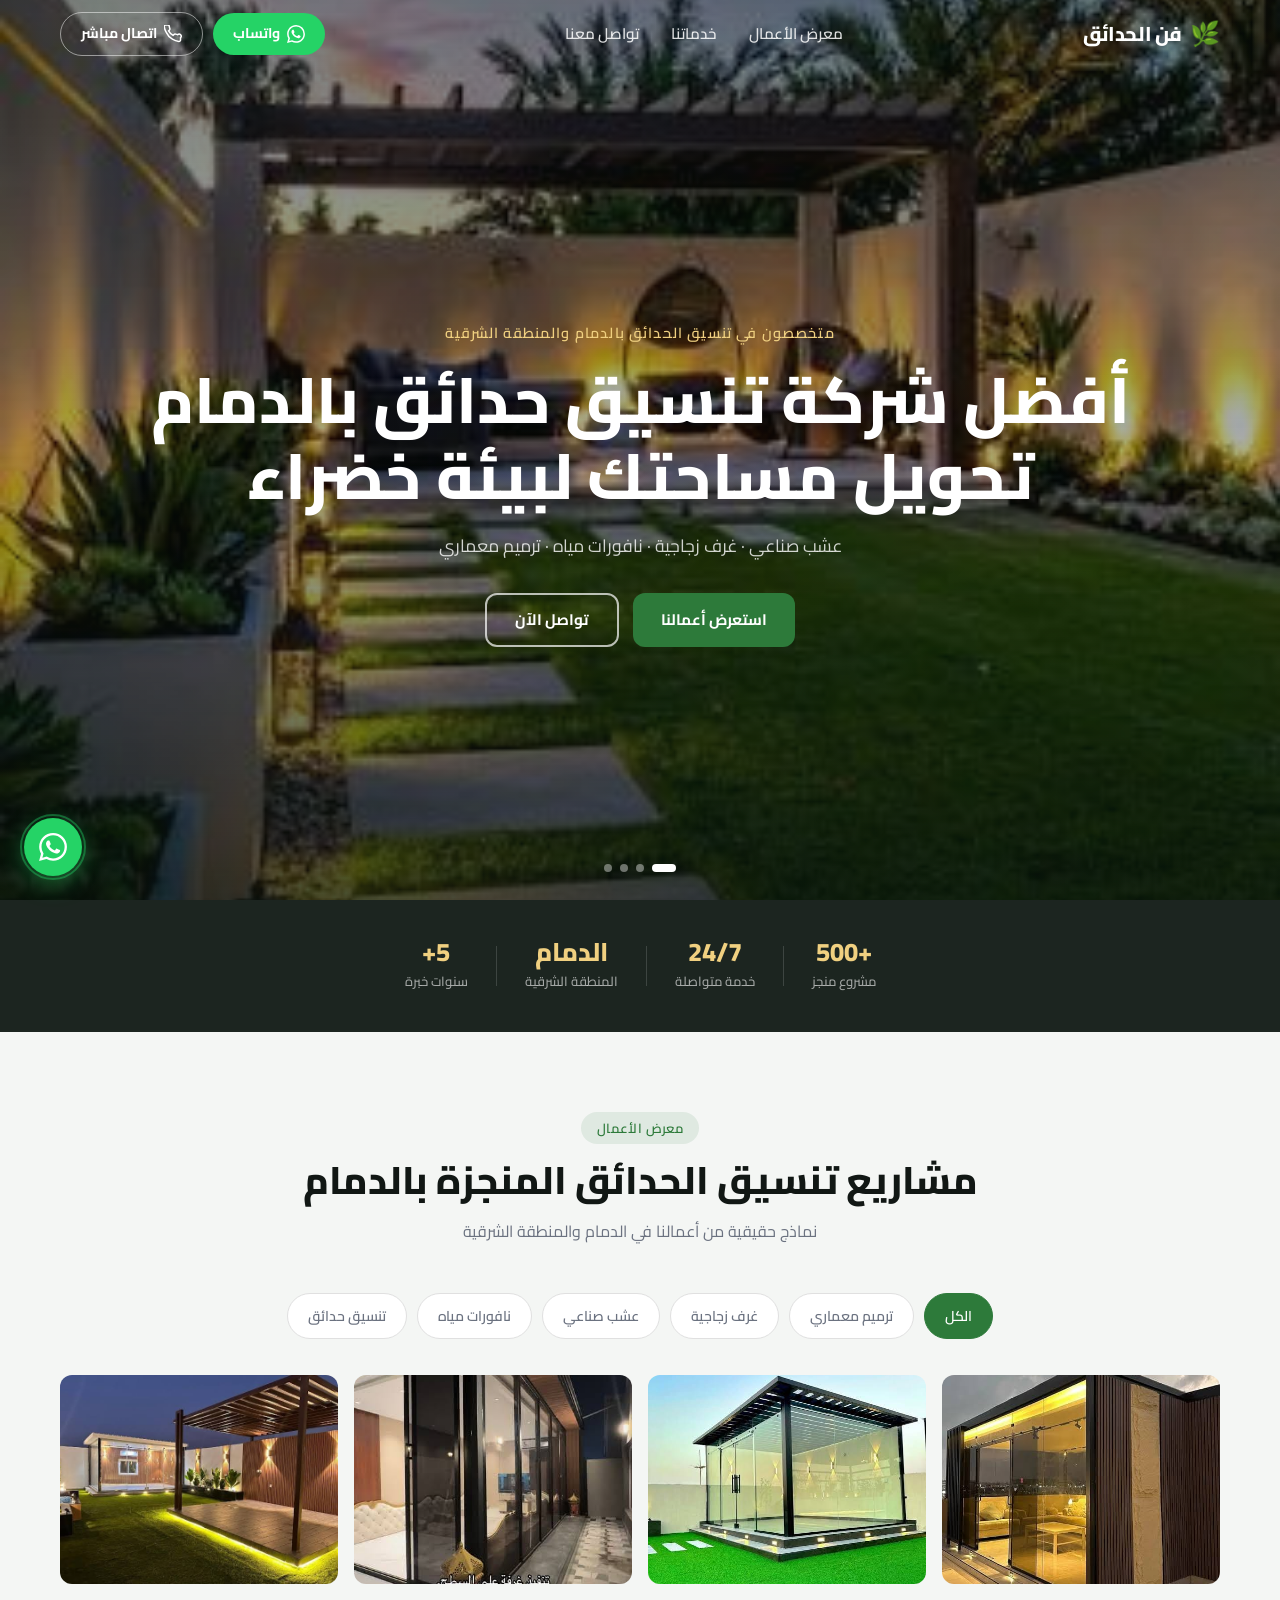
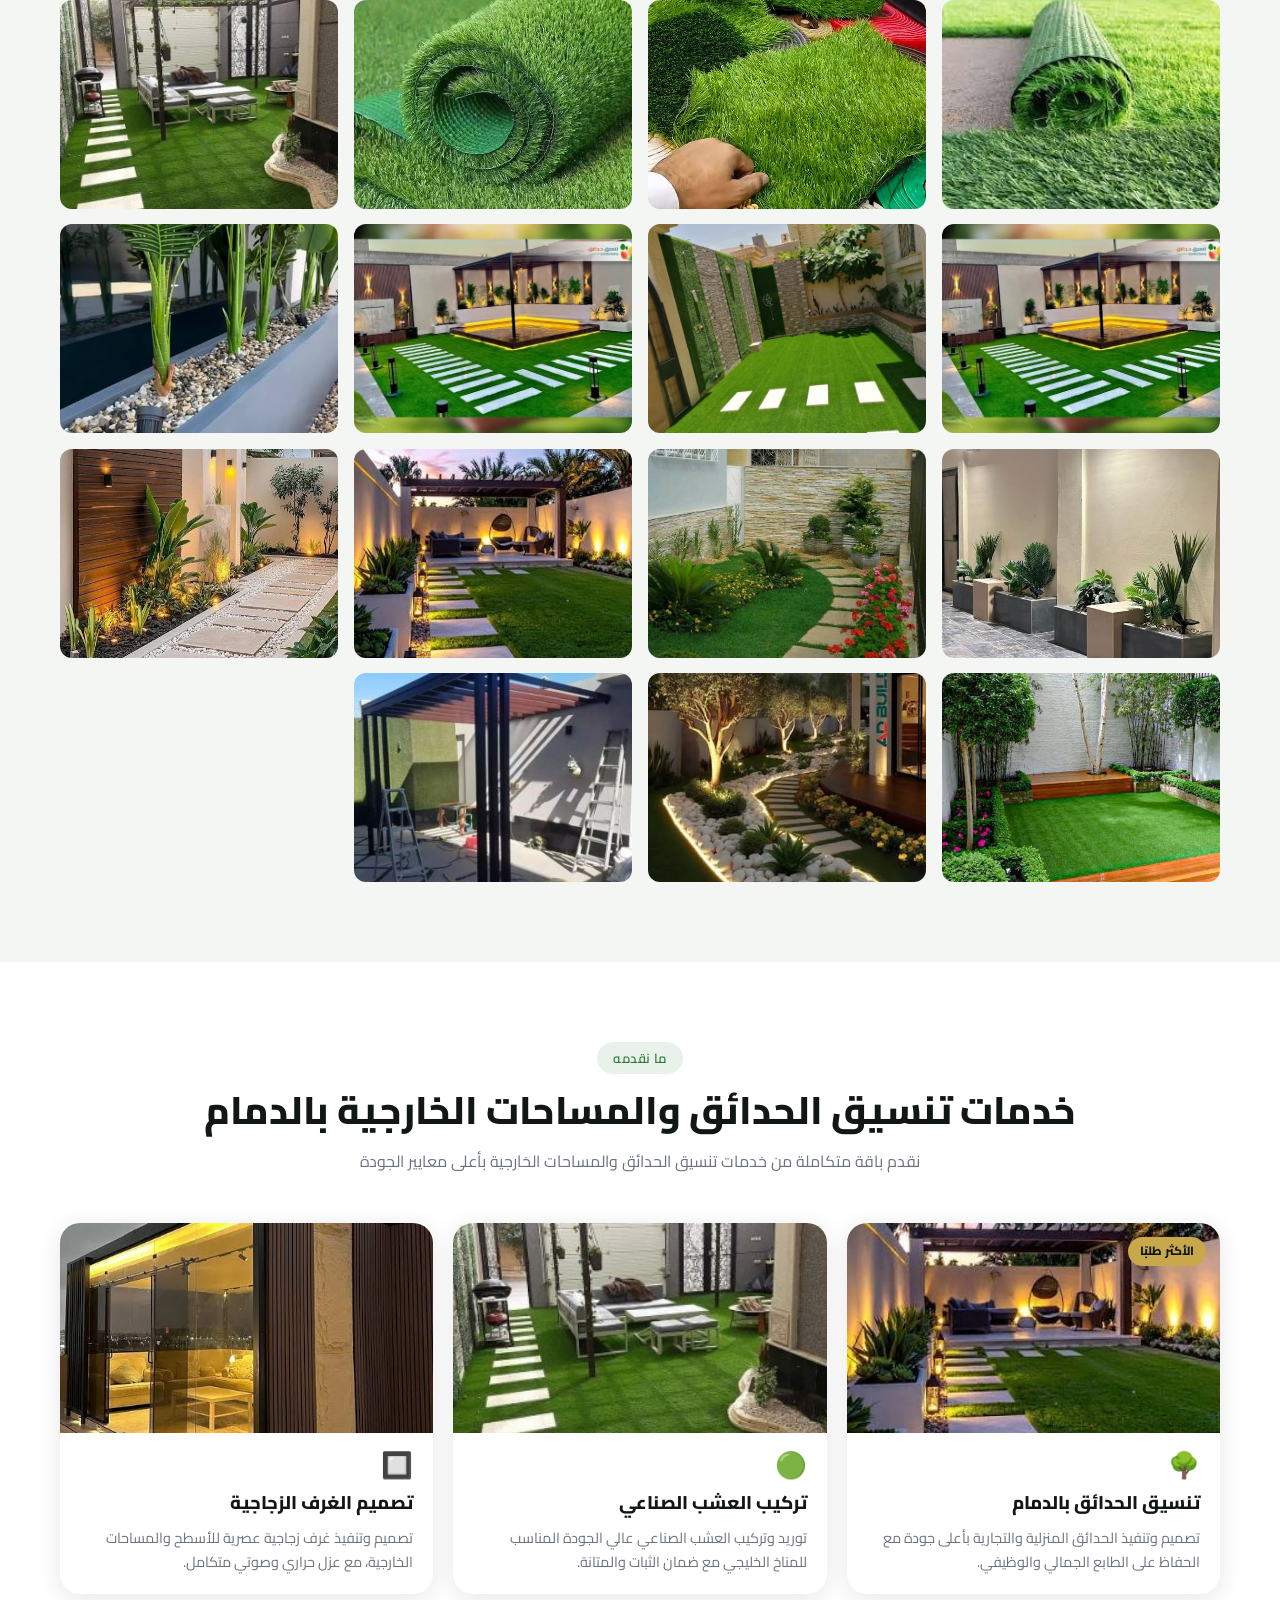
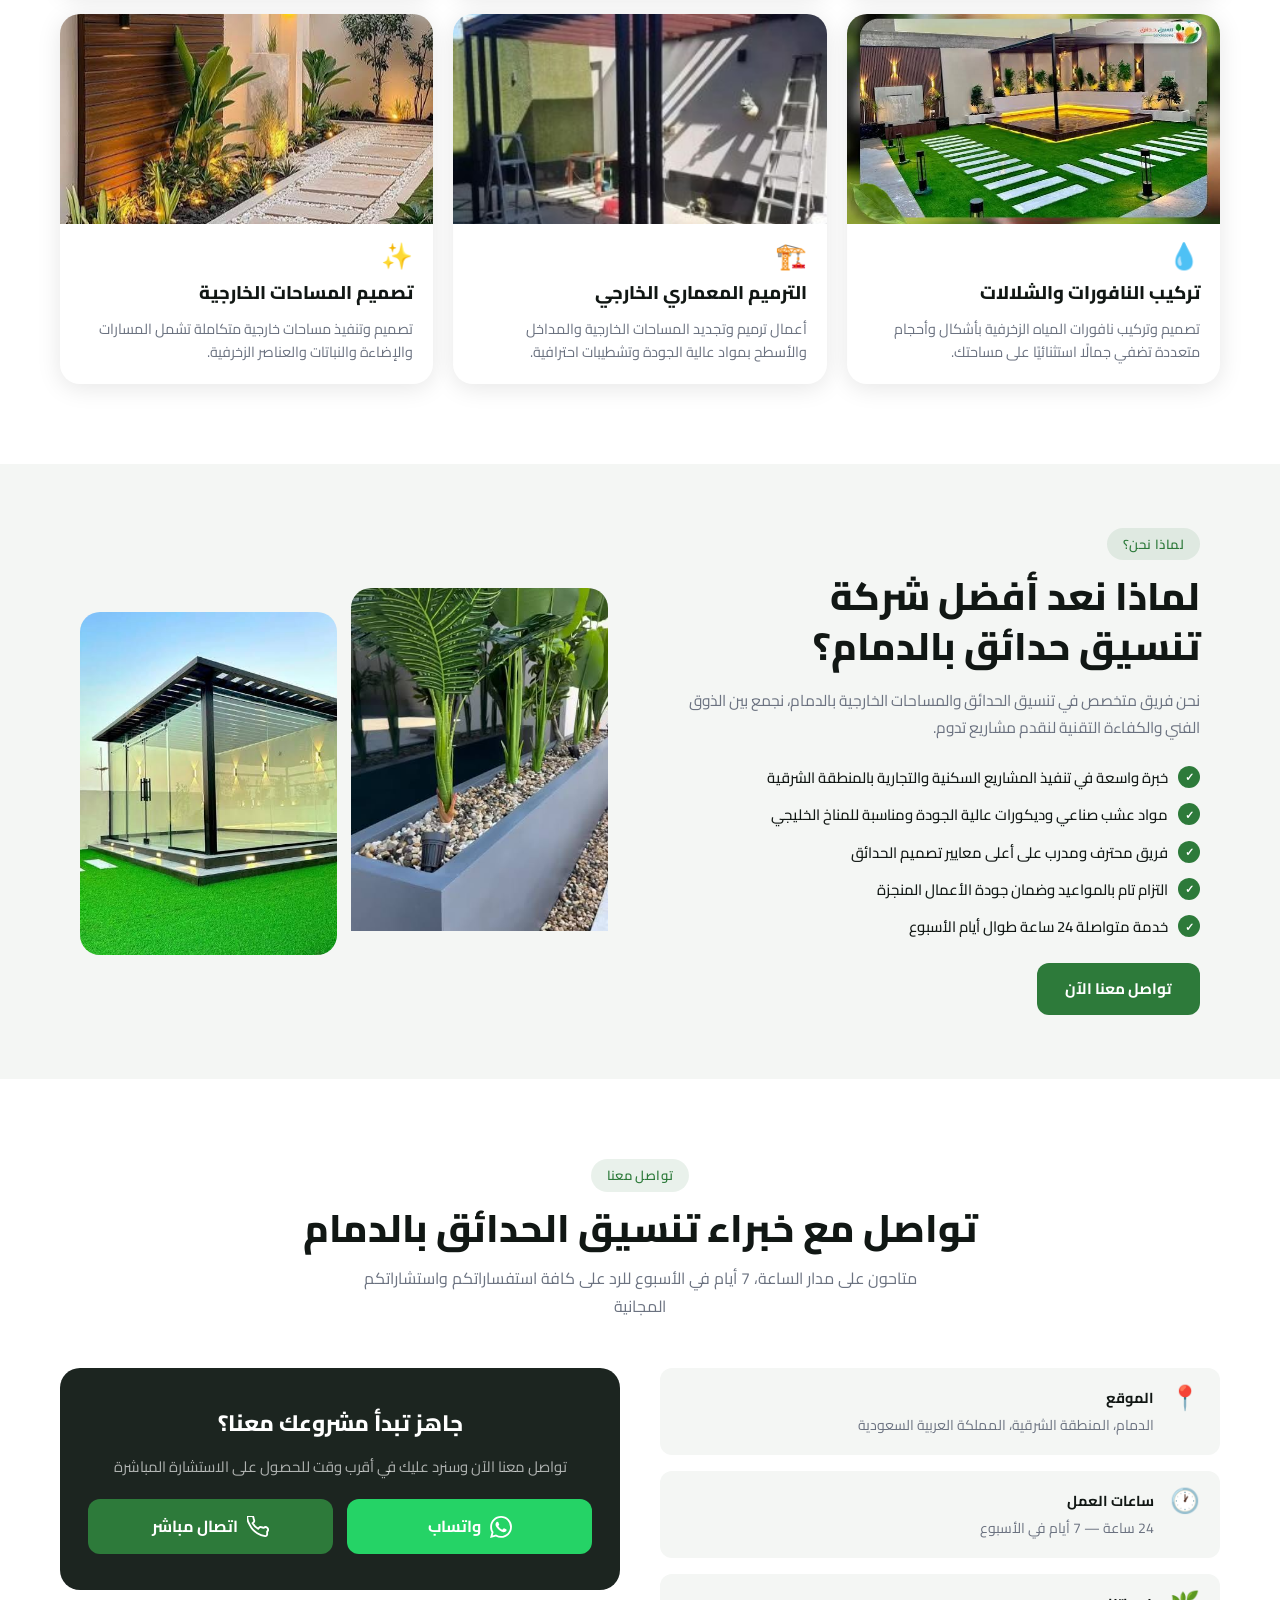
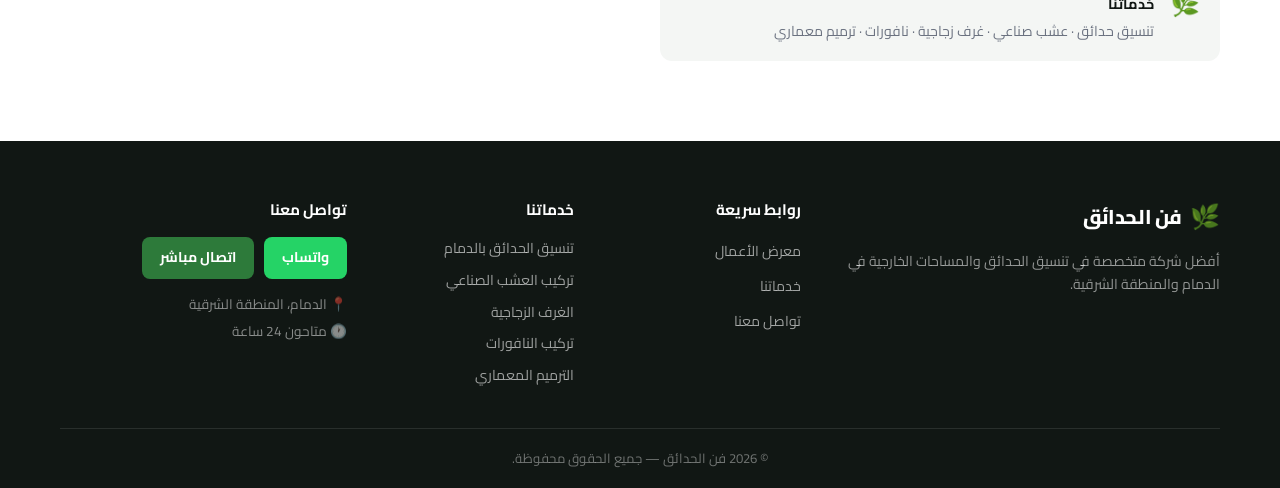
==== index.html @ d756194b "Update index.html" ====
<!DOCTYPE html>
<html lang="ar" dir="rtl">
<head>
  <meta charset="UTF-8" />
  <meta name="viewport" content="width=device-width, initial-scale=1.0" />
  <meta name="robots" content="index, follow" />
  
  <!-- SEO Primary Meta Tags -->
  <title>شركة تنسيق حدائق بالدمام — تصميم حدائق وعشب صناعي | فن الحدائق</title>
  <meta name="description" content="أفضل شركة تنسيق حدائق بالدمام والمنطقة الشرقية. توريد وتركيب عشب صناعي، تصميم غرف زجاجية، تركيب نافورات، وترميم معماري خارجي بأعلى جودة." />
  <meta name="keywords" content="تنسيق حدائق الدمام, عشب صناعي الدمام, غرف زجاجية, نافورات الدمام, شركة تنسيق حدائق, تصميم حدائق منزلية" />
  <link rel="canonical" href="https://example.com/" />
  
  <!-- Favicon -->
  <link rel="icon" href="images/favicon.ico" type="image/x-icon" />

  <!-- Open Graph / Facebook -->
  <meta property="og:type" content="website" />
  <meta property="og:locale" content="ar_SA" />
  <meta property="og:title" content="شركة تنسيق حدائق بالدمام — فن الحدائق" />
  <meta property="og:description" content="متخصصون في تنسيق الحدائق، تركيب العشب الصناعي، الغرف الزجاجية والنافورات بالدمام والمنطقة الشرقية." />
  <meta property="og:image" content="images/garden-5.jpg" />

  <!-- Twitter Card -->
  <meta name="twitter:card" content="summary_large_image" />
  <meta name="twitter:title" content="شركة تنسيق حدائق بالدمام — فن الحدائق" />
  <meta name="twitter:description" content="متخصصون في تنسيق الحدائق، تركيب العشب الصناعي، الغرف الزجاجية والنافورات بالدمام." />
  <meta name="twitter:image" content="images/garden-5.jpg" />

  <!-- Styles & Fonts -->
  <link rel="stylesheet" href="styles.css" />
  <link rel="preconnect" href="https://fonts.googleapis.com" />
  <link rel="preconnect" href="https://fonts.gstatic.com" crossorigin />
  <link href="https://fonts.googleapis.com/css2?family=Cairo:wght@300;400;500;600;700;800&display=swap" rel="stylesheet" />

  <!-- Structured Data (JSON-LD) for Local Business SEO -->
  <script type="application/ld+json">
  {
    "@context": "https://schema.org",
    "@type": "LandscapeContractor",
    "name": "فن الحدائق — تنسيق حدائق الدمام",
    "image": "images/garden-5.jpg",
    "telephone": "+966539638956",
    "url": "https://example.com/",
    "address": {
      "@type": "PostalAddress",
      "addressLocality": "الدمام",
      "addressRegion": "المنطقة الشرقية",
      "addressCountry": "SA"
    },
    "geo": {
      "@type": "GeoCoordinates",
      "latitude": 26.4344,
      "longitude": 50.1033
    },
    "openingHoursSpecification": {
      "@type": "OpeningHoursSpecification",
      "dayOfWeek": [
        "Monday",
        "Tuesday",
        "Wednesday",
        "Thursday",
        "Friday",
        "Saturday",
        "Sunday"
      ],
      "opens": "00:00",
      "closes": "23:59"
    },
    "priceRange": "$$"
  }
  </script>
</head>
<body>

  <!-- ===== NAVBAR ===== -->
  <header class="navbar" id="navbar">
    <div class="nav-container">
      <a href="#" class="nav-logo" aria-label="الرئيسية - فن الحدائق">
        <span class="logo-icon">🌿</span>
        <span class="logo-text">فن الحدائق</span>
      </a>
      <nav class="nav-links" id="navLinks">
        <a href="#gallery">معرض الأعمال</a>
        <a href="#services">خدماتنا</a>
        <a href="#contact">تواصل معنا</a>
      </nav>
      <div class="nav-cta">
        <a href="https://wa.me/966539638956" class="btn-whatsapp-nav" target="_blank" rel="noopener" aria-label="تواصل معنا عبر واتساب">
          <svg width="18" height="18" viewBox="0 0 24 24" fill="currentColor"><path d="M17.472 14.382c-.297-.149-1.758-.867-2.03-.967-.273-.099-.471-.148-.67.15-.197.297-.767.966-.94 1.164-.173.199-.347.223-.644.075-.297-.15-1.255-.463-2.39-1.475-.883-.788-1.48-1.761-1.653-2.059-.173-.297-.018-.458.13-.606.134-.133.298-.347.446-.52.149-.174.198-.298.298-.497.099-.198.05-.371-.025-.52-.075-.149-.669-1.612-.916-2.207-.242-.579-.487-.5-.669-.51-.173-.008-.371-.01-.57-.01-.198 0-.52.074-.792.372-.272.297-1.04 1.016-1.04 2.479 0 1.462 1.065 2.875 1.213 3.074.149.198 2.096 3.2 5.077 4.487.709.306 1.262.489 1.694.625.712.227 1.36.195 1.871.118.571-.085 1.758-.719 2.006-1.413.248-.694.248-1.289.173-1.413-.074-.124-.272-.198-.57-.347m-5.421 7.403h-.004a9.87 9.87 0 01-5.031-1.378l-.361-.214-3.741.982.998-3.648-.235-.374a9.86 9.86 0 01-1.51-5.26c.001-5.45 4.436-9.884 9.888-9.884 2.64 0 5.122 1.03 6.988 2.898a9.825 9.825 0 012.893 6.994c-.003 5.45-4.437 9.884-9.885 9.884m8.413-18.297A11.815 11.815 0 0012.05 0C5.495 0 .16 5.335.157 11.892c0 2.096.547 4.142 1.588 5.945L.057 24l6.305-1.654a11.882 11.882 0 005.683 1.448h.005c6.554 0 11.89-5.335 11.893-11.893a11.821 11.821 0 00-3.48-8.413z"/></svg>
          واتساب
        </a>
        <a href="tel:+966539638956" class="btn-call-nav" aria-label="اتصال مباشر بنشاطنا">
          <svg width="18" height="18" viewBox="0 0 24 24" fill="none" stroke="currentColor" stroke-width="2"><path d="M22 16.92v3a2 2 0 01-2.18 2 19.79 19.79 0 01-8.63-3.07A19.5 19.5 0 013.07 9.8 19.79 19.79 0 01.1 1.22 2 2 0 012.07 0h3a2 2 0 012 1.72 12.84 12.84 0 00.7 2.81 2 2 0 01-.45 2.11L6.09 7.91a16 16 0 006 6l1.27-1.27a2 2 0 012.11-.45 12.84 12.84 0 002.81.7A2 2 0 0122 16.92z"/></svg>
          اتصال مباشر
        </a>
      </div>
      <button class="hamburger" id="hamburger" aria-label="فتح القائمة الرئيسية">
        <span></span><span></span><span></span>
      </button>
    </div>
    <!-- Mobile Menu -->
    <div class="mobile-menu" id="mobileMenu">
      <a href="#gallery" class="mobile-link">معرض الأعمال</a>
      <a href="#services" class="mobile-link">خدماتنا</a>
      <a href="#contact" class="mobile-link">تواصل معنا</a>
      <div class="mobile-cta-group">
        <a href="https://wa.me/966539638956" class="btn-whatsapp" target="_blank" rel="noopener">
          واتساب
        </a>
        <a href="tel:+966539638956" class="btn-call">اتصال مباشر</a>
      </div>
    </div>
  </header>

  <!-- ===== HERO SECTION ===== -->
  <section class="hero" id="home">
    <div class="hero-slider" id="heroSlider">
      <div class="hero-slide active" style="background-image: url('images/garden-5.jpg')"></div>
      <div class="hero-slide" style="background-image: url('images/garden-1.jpg')"></div>
      <div class="hero-slide" style="background-image: url('images/glass-room-4.jpg')"></div>
      <div class="hero-slide" style="background-image: url('images/garden-8.jpg')"></div>
    </div>
    <div class="hero-overlay"></div>
    <div class="hero-content">
      <p class="hero-subtitle">متخصصون في تنسيق الحدائق بالدمام والمنطقة الشرقية</p>
      <!-- H1 محسن للكلمة المفتاحية الأساسية -->
      <h1 class="hero-title">أفضل شركة تنسيق حدائق بالدمام<br>تحويل مساحتك لبيئة خضراء</h1>
      <p class="hero-desc">عشب صناعي · غرف زجاجية · نافورات مياه · ترميم معماري</p>
      <div class="hero-btns">
        <a href="#gallery" class="btn-primary">استعرض أعمالنا</a>
        <a href="https://wa.me/966539638956" class="btn-secondary" target="_blank" rel="noopener">تواصل الآن</a>
      </div>
    </div>
    <div class="hero-dots" id="heroDots">
      <button class="dot active" data-index="0" aria-label="الشريحة الأولى"></button>
      <button class="dot" data-index="1" aria-label="الشريحة الثانية"></button>
      <button class="dot" data-index="2" aria-label="الشريحة الثالثة"></button>
      <button class="dot" data-index="3" aria-label="الشريحة الرابعة"></button>
    </div>
  </section>

  <!-- ===== STATS BAR ===== -->
  <section class="stats-bar">
    <div class="stats-container">
      <div class="stat-item">
        <span class="stat-num">+500</span>
        <span class="stat-label">مشروع منجز</span>
      </div>
      <div class="stat-divider"></div>
      <div class="stat-item">
        <span class="stat-num">24/7</span>
        <span class="stat-label">خدمة متواصلة</span>
      </div>
      <div class="stat-divider"></div>
      <div class="stat-item">
        <span class="stat-num">الدمام</span>
        <span class="stat-label">المنطقة الشرقية</span>
      </div>
      <div class="stat-divider"></div>
      <div class="stat-item">
        <span class="stat-num">5+</span>
        <span class="stat-label">سنوات خبرة</span>
      </div>
    </div>
  </section>

  <!-- ===== GALLERY SECTION ===== -->
  <section class="section gallery-section" id="gallery">
    <div class="section-container">
      <div class="section-header">
        <span class="section-tag">معرض الأعمال</span>
        <!-- H2 محسن للكلمات المفتاحية -->
        <h2 class="section-title">مشاريع تنسيق الحدائق المنجزة بالدمام</h2>
        <p class="section-desc">نماذج حقيقية من أعمالنا في الدمام والمنطقة الشرقية</p>
      </div>

      <!-- Filters -->
      <div class="filters" id="filters">
        <button class="filter-btn active" data-filter="all">الكل</button>
        <button class="filter-btn" data-filter="renovation">ترميم معماري</button>
        <button class="filter-btn" data-filter="glass">غرف زجاجية</button>
        <button class="filter-btn" data-filter="grass">عشب صناعي</button>
        <button class="filter-btn" data-filter="fountain">نافورات مياه</button>
        <button class="filter-btn" data-filter="garden">تنسيق حدائق</button>
      </div>

      <!-- Gallery Grid -->
      <div class="gallery-grid" id="galleryGrid">

        <div class="gallery-item" data-category="glass">
          <div class="gallery-img-wrap">
            <img src="images/glass-room-1.jpg" alt="تصميم غرفة زجاجية مضاءة بإضاءة ذهبية بالدمام" loading="lazy" />
            <div class="gallery-overlay">
              <span class="gallery-cat">غرف زجاجية</span>
              <button class="gallery-zoom" aria-label="تكبير الصورة">
                <svg width="22" height="22" viewBox="0 0 24 24" fill="none" stroke="currentColor" stroke-width="2"><circle cx="11" cy="11" r="8"/><path d="m21 21-4.35-4.35"/><path d="M11 8v6M8 11h6"/></svg>
              </button>
            </div>
          </div>
        </div>

        <div class="gallery-item" data-category="glass">
          <div class="gallery-img-wrap">
            <img src="images/glass-room-2.jpg" alt="تركيب غرفة زجاجية شفافة بإطار أسود فوق عشب صناعي" loading="lazy" />
            <div class="gallery-overlay">
              <span class="gallery-cat">غرف زجاجية</span>
              <button class="gallery-zoom" aria-label="تكبير الصورة">
                <svg width="22" height="22" viewBox="0 0 24 24" fill="none" stroke="currentColor" stroke-width="2"><circle cx="11" cy="11" r="8"/><path d="m21 21-4.35-4.35"/><path d="M11 8v6M8 11h6"/></svg>
              </button>
            </div>
          </div>
        </div>

        <div class="gallery-item" data-category="glass">
          <div class="gallery-img-wrap">
            <img src="images/glass-room-3.jpg" alt="غرفة زجاجية على السطح مع سقف ساندوتش بنل الدمام" loading="lazy" />
            <div class="gallery-overlay">
              <span class="gallery-cat">غرف زجاجية</span>
              <button class="gallery-zoom" aria-label="تكبير الصورة">
                <svg width="22" height="22" viewBox="0 0 24 24" fill="none" stroke="currentColor" stroke-width="2"><circle cx="11" cy="11" r="8"/><path d="m21 21-4.35-4.35"/><path d="M11 8v6M8 11h6"/></svg>
              </button>
            </div>
          </div>
        </div>

        <div class="gallery-item" data-category="glass">
          <div class="gallery-img-wrap">
            <img src="images/glass-room-4.jpg" alt="مشروع غرفة مع برجولة خشبية وعشب ليلي" loading="lazy" />
            <div class="gallery-overlay">
              <span class="gallery-cat">غرف زجاجية</span>
              <button class="gallery-zoom" aria-label="تكبير الصورة">
                <svg width="22" height="22" viewBox="0 0 24 24" fill="none" stroke="currentColor" stroke-width="2"><circle cx="11" cy="11" r="8"/><path d="m21 21-4.35-4.35"/><path d="M11 8v6M8 11h6"/></svg>
              </button>
            </div>
          </div>
        </div>

        <!-- عشب صناعي -->
        <div class="gallery-item" data-category="grass">
          <div class="gallery-img-wrap">
            <img src="images/grass-1.jpg" alt="لفة عشب صناعي عالي الجودة بالدمام" loading="lazy" />
            <div class="gallery-overlay">
              <span class="gallery-cat">عشب صناعي</span>
              <button class="gallery-zoom" aria-label="تكبير الصورة">
                <svg width="22" height="22" viewBox="0 0 24 24" fill="none" stroke="currentColor" stroke-width="2"><circle cx="11" cy="11" r="8"/><path d="m21 21-4.35-4.35"/><path d="M11 8v6M8 11h6"/></svg>
              </button>
            </div>
          </div>
        </div>

        <div class="gallery-item" data-category="grass">
          <div class="gallery-img-wrap">
            <img src="images/grass-2.jpg" alt="عينات عشب صناعي متعددة الارتفاعات" loading="lazy" />
            <div class="gallery-overlay">
              <span class="gallery-cat">عشب صناعي</span>
              <button class="gallery-zoom" aria-label="تكبير الصورة">
                <svg width="22" height="22" viewBox="0 0 24 24" fill="none" stroke="currentColor" stroke-width="2"><circle cx="11" cy="11" r="8"/><path d="m21 21-4.35-4.35"/><path d="M11 8v6M8 11h6"/></svg>
              </button>
            </div>
          </div>
        </div>

        <div class="gallery-item" data-category="grass">
          <div class="gallery-img-wrap">
            <img src="images/grass-3.jpg" alt="توريد لفة عشب صناعي كبيرة بالدمام" loading="lazy" />
            <div class="gallery-overlay">
              <span class="gallery-cat">عشب صناعي</span>
              <button class="gallery-zoom" aria-label="تكبير الصورة">
                <svg width="22" height="22" viewBox="0 0 24 24" fill="none" stroke="currentColor" stroke-width="2"><circle cx="11" cy="11" r="8"/><path d="m21 21-4.35-4.35"/><path d="M11 8v6M8 11h6"/></svg>
              </button>
            </div>
          </div>
        </div>

        <div class="gallery-item" data-category="grass">
          <div class="gallery-img-wrap">
            <img src="images/grass-4.jpg" alt="تنسيق حديقة منزلية بعشب صناعي وبرجولة" loading="lazy" />
            <div class="gallery-overlay">
              <span class="gallery-cat">عشب صناعي</span>
              <button class="gallery-zoom" aria-label="تكبير الصورة">
                <svg width="22" height="22" viewBox="0 0 24 24" fill="none" stroke="currentColor" stroke-width="2"><circle cx="11" cy="11" r="8"/><path d="m21 21-4.35-4.35"/><path d="M11 8v6M8 11h6"/></svg>
              </button>
            </div>
          </div>
        </div>

        <div class="gallery-item" data-category="grass">
          <div class="gallery-img-wrap">
            <img src="images/grass-5.jpg" alt="تنسيق حديقة عشب صناعي مع مسارات بلاط بالدمام" loading="lazy" />
            <div class="gallery-overlay">
              <span class="gallery-cat">عشب صناعي</span>
              <button class="gallery-zoom" aria-label="تكبير الصورة">
                <svg width="22" height="22" viewBox="0 0 24 24" fill="none" stroke="currentColor" stroke-width="2"><circle cx="11" cy="11" r="8"/><path d="m21 21-4.35-4.35"/><path d="M11 8v6M8 11h6"/></svg>
              </button>
            </div>
          </div>
        </div>

        <div class="gallery-item" data-category="grass">
          <div class="gallery-img-wrap">
            <img src="images/grass-6.jpg" alt="تركيب عشب صناعي حديقة مع جدران حجرية" loading="lazy" />
            <div class="gallery-overlay">
              <span class="gallery-cat">عشب صناعي</span>
              <button class="gallery-zoom" aria-label="تكبير الصورة">
                <svg width="22" height="22" viewBox="0 0 24 24" fill="none" stroke="currentColor" stroke-width="2"><circle cx="11" cy="11" r="8"/><path d="m21 21-4.35-4.35"/><path d="M11 8v6M8 11h6"/></svg>
              </button>
            </div>
          </div>
        </div>

        <!-- نافورات وتنسيق حدائق -->
        <div class="gallery-item" data-category="fountain">
          <div class="gallery-img-wrap">
            <img src="images/fountain-1.jpg" alt="تصميم حديقة مع نافورة مياه وإضاءة ذهبية بالدمام" loading="lazy" />
            <div class="gallery-overlay">
              <span class="gallery-cat">نافورات مياه</span>
              <button class="gallery-zoom" aria-label="تكبير الصورة">
                <svg width="22" height="22" viewBox="0 0 24 24" fill="none" stroke="currentColor" stroke-width="2"><circle cx="11" cy="11" r="8"/><path d="m21 21-4.35-4.35"/><path d="M11 8v6M8 11h6"/></svg>
              </button>
            </div>
          </div>
        </div>

        <div class="gallery-item" data-category="garden">
          <div class="gallery-img-wrap">
            <img src="images/garden-2.jpg" alt="تركيب أحواض نباتات حديثة خارجية بالدمام" loading="lazy" />
            <div class="gallery-overlay">
              <span class="gallery-cat">تنسيق حدائق</span>
              <button class="gallery-zoom" aria-label="تكبير الصورة">
                <svg width="22" height="22" viewBox="0 0 24 24" fill="none" stroke="currentColor" stroke-width="2"><circle cx="11" cy="11" r="8"/><path d="m21 21-4.35-4.35"/><path d="M11 8v6M8 11h6"/></svg>
              </button>
            </div>
          </div>
        </div>

        <div class="gallery-item" data-category="garden">
          <div class="gallery-img-wrap">
            <img src="images/garden-3.jpg" alt="تنسيق أحواض نباتات لممر داخلي" loading="lazy" />
            <div class="gallery-overlay">
              <span class="gallery-cat">تنسيق حدائق</span>
              <button class="gallery-zoom" aria-label="تكبير الصورة">
                <svg width="22" height="22" viewBox="0 0 24 24" fill="none" stroke="currentColor" stroke-width="2"><circle cx="11" cy="11" r="8"/><path d="m21 21-4.35-4.35"/><path d="M11 8v6M8 11h6"/></svg>
              </button>
            </div>
          </div>
        </div>

        <div class="gallery-item" data-category="garden">
          <div class="gallery-img-wrap">
            <img src="images/garden-4.jpg" alt="تنسيق حديقة منزلية بالدمام مع زهور وبلاط" loading="lazy" />
            <div class="gallery-overlay">
              <span class="gallery-cat">تنسيق حدائق</span>
              <button class="gallery-zoom" aria-label="تكبير الصورة">
                <svg width="22" height="22" viewBox="0 0 24 24" fill="none" stroke="currentColor" stroke-width="2"><circle cx="11" cy="11" r="8"/><path d="m21 21-4.35-4.35"/><path d="M11 8v6M8 11h6"/></svg>
              </button>
            </div>
          </div>
        </div>

        <div class="gallery-item" data-category="garden">
          <div class="gallery-img-wrap">
            <img src="images/garden-5.jpg" alt="تنسيق حديقة منزلية بعشب وبرجولة بالدمام" loading="lazy" />
            <div class="gallery-overlay">
              <span class="gallery-cat">تنسيق حدائق</span>
              <button class="gallery-zoom" aria-label="تكبير الصورة">
                <svg width="22" height="22" viewBox="0 0 24 24" fill="none" stroke="currentColor" stroke-width="2"><circle cx="11" cy="11" r="8"/><path d="m21 21-4.35-4.35"/><path d="M11 8v6M8 11h6"/></svg>
              </button>
            </div>
          </div>
        </div>

        <div class="gallery-item" data-category="garden">
          <div class="gallery-img-wrap">
            <img src="images/garden-6.jpg" alt="مسار حديقة مع إضاءة وأشجار ونباتات بالدمام" loading="lazy" />
            <div class="gallery-overlay">
              <span class="gallery-cat">تنسيق حدائق</span>
              <button class="gallery-zoom" aria-label="تكبير الصورة">
                <svg width="22" height="22" viewBox="0 0 24 24" fill="none" stroke="currentColor" stroke-width="2"><circle cx="11" cy="11" r="8"/><path d="m21 21-4.35-4.35"/><path d="M11 8v6M8 11h6"/></svg>
              </button>
            </div>
          </div>
        </div>

        <div class="gallery-item" data-category="garden">
          <div class="gallery-img-wrap">
            <img src="images/garden-7.jpg" alt="تنسيق حديقة بالأسلوب الإنجليزي مع خشب وأشجار" loading="lazy" />
            <div class="gallery-overlay">
              <span class="gallery-cat">تنسيق حدائق</span>
              <button class="gallery-zoom" aria-label="تكبير الصورة">
                <svg width="22" height="22" viewBox="0 0 24 24" fill="none" stroke="currentColor" stroke-width="2"><circle cx="11" cy="11" r="8"/><path d="m21 21-4.35-4.35"/><path d="M11 8v6M8 11h6"/></svg>
              </button>
            </div>
          </div>
        </div>

        <div class="gallery-item" data-category="garden">
          <div class="gallery-img-wrap">
            <img src="images/garden-8.jpg" alt="إضاءة ليلية للحدائق والأشجار المضاءة بالدمام" loading="lazy" />
            <div class="gallery-overlay">
              <span class="gallery-cat">تنسيق حدائق</span>
              <button class="gallery-zoom" aria-label="تكبير الصورة">
                <svg width="22" height="22" viewBox="0 0 24 24" fill="none" stroke="currentColor" stroke-width="2"><circle cx="11" cy="11" r="8"/><path d="m21 21-4.35-4.35"/><path d="M11 8v6M8 11h6"/></svg>
              </button>
            </div>
          </div>
        </div>

        <!-- ترميم معماري -->
        <div class="gallery-item" data-category="renovation">
          <div class="gallery-img-wrap">
            <img src="images/renovation-1.jpg" alt="تركيب وترميم برجولة معدنية خارجية بالدمام" loading="lazy" />
            <div class="gallery-overlay">
              <span class="gallery-cat">ترميم معماري</span>
              <button class="gallery-zoom" aria-label="تكبير الصورة">
                <svg width="22" height="22" viewBox="0 0 24 24" fill="none" stroke="currentColor" stroke-width="2"><circle cx="11" cy="11" r="8"/><path d="m21 21-4.35-4.35"/><path d="M11 8v6M8 11h6"/></svg>
              </button>
            </div>
          </div>
        </div>

      </div>
    </div>
  </section>

  <!-- ===== LIGHTBOX ===== -->
  <div class="lightbox" id="lightbox" role="dialog" aria-modal="true" aria-label="عرض الصورة المكبرة">
    <button class="lightbox-close" id="lightboxClose" aria-label="إغلاق المعاينه">✕</button>
    <button class="lightbox-prev" id="lightboxPrev" aria-label="الصورة السابقة">&#8250;</button>
    <button class="lightbox-next" id="lightboxNext" aria-label="الصورة التالية">&#8249;</button>
    <div class="lightbox-content">
      <img src="" alt="" id="lightboxImg" />
      <p class="lightbox-caption" id="lightboxCaption"></p>
    </div>
  </div>

  <!-- ===== SERVICES SECTION ===== -->
  <section class="section services-section" id="services">
    <div class="section-container">
      <div class="section-header">
        <span class="section-tag">ما نقدمه</span>
        <!-- H2 محسن للكلمات المفتاحية -->
        <h2 class="section-title">خدمات تنسيق الحدائق والمساحات الخارجية بالدمام</h2>
        <p class="section-desc">نقدم باقة متكاملة من خدمات تنسيق الحدائق والمساحات الخارجية بأعلى معايير الجودة</p>
      </div>

      <div class="services-grid">

        <div class="service-card">
          <div class="service-img-wrap">
            <img src="images/garden-5.jpg" alt="خدمة تنسيق الحدائق المنزلية بالدمام" loading="lazy" />
            <div class="service-badge">الأكثر طلبًا</div>
          </div>
          <div class="service-body">
            <div class="service-icon">🌳</div>
            <h3>تنسيق الحدائق بالدمام</h3>
            <p>تصميم وتنفيذ الحدائق المنزلية والتجارية بأعلى جودة مع الحفاظ على الطابع الجمالي والوظيفي.</p>
          </div>
        </div>

        <div class="service-card">
          <div class="service-img-wrap">
            <img src="images/grass-4.jpg" alt="توريد وتركيب العشب الصناعي بالدمام" loading="lazy" />
          </div>
          <div class="service-body">
            <div class="service-icon">🟢</div>
            <h3>تركيب العشب الصناعي</h3>
            <p>توريد وتركيب العشب الصناعي عالي الجودة المناسب للمناخ الخليجي مع ضمان الثبات والمتانة.</p>
          </div>
        </div>

        <div class="service-card">
          <div class="service-img-wrap">
            <img src="images/glass-room-1.jpg" alt="تصميم وتنفيد الغرف الزجاجية بالدمام" loading="lazy" />
          </div>
          <div class="service-body">
            <div class="service-icon">🔲</div>
            <h3>تصميم الغرف الزجاجية</h3>
            <p>تصميم وتنفيذ غرف زجاجية عصرية للأسطح والمساحات الخارجية، مع عزل حراري وصوتي متكامل.</p>
          </div>
        </div>

        <div class="service-card">
          <div class="service-img-wrap">
            <img src="images/fountain-1.jpg" alt="تصميم وتركيب نافورات مياه بالدمام" loading="lazy" />
          </div>
          <div class="service-body">
            <div class="service-icon">💧</div>
            <h3>تركيب النافورات والشلالات</h3>
            <p>تصميم وتركيب نافورات المياه الزخرفية بأشكال وأحجام متعددة تضفي جمالًا استثنائيًا على مساحتك.</p>
          </div>
        </div>

        <div class="service-card">
          <div class="service-img-wrap">
            <img src="images/renovation-1.jpg" alt="أعمال الترميم المعماري الخارجي بالدمام" loading="lazy" />
          </div>
          <div class="service-body">
            <div class="service-icon">🏗️</div>
            <h3>الترميم المعماري الخارجي</h3>
            <p>أعمال ترميم وتجديد المساحات الخارجية والمداخل والأسطح بمواد عالية الجودة وتشطيبات احترافية.</p>
          </div>
        </div>

        <div class="service-card">
          <div class="service-img-wrap">
            <img src="images/garden-6.jpg" alt="تنسيق وتصميم المساحات الخارجية بالدمام" loading="lazy" />
          </div>
          <div class="service-body">
            <div class="service-icon">✨</div>
            <h3>تصميم المساحات الخارجية</h3>
            <p>تصميم وتنفيذ مساحات خارجية متكاملة تشمل المسارات والإضاءة والنباتات والعناصر الزخرفية.</p>
          </div>
        </div>

      </div>
    </div>
  </section>

  <!-- ===== WHY US ===== -->
  <section class="why-section">
    <div class="section-container">
      <div class="why-grid">
        <div class="why-text">
          <span class="section-tag">لماذا نحن؟</span>
          <!-- H2 محسن للكلمات المفتاحية -->
          <h2 class="section-title">لماذا نعد أفضل شركة<br>تنسيق حدائق بالدمام؟</h2>
          <p>نحن فريق متخصص في تنسيق الحدائق والمساحات الخارجية بالدمام، نجمع بين الذوق الفني والكفاءة التقنية لنقدم مشاريع تدوم.</p>
          <ul class="why-list">
            <li>
              <span class="why-check">✓</span>
              خبرة واسعة في تنفيذ المشاريع السكنية والتجارية بالمنطقة الشرقية
            </li>
            <li>
              <span class="why-check">✓</span>
              مواد عشب صناعي وديكورات عالية الجودة ومناسبة للمناخ الخليجي
            </li>
            <li>
              <span class="why-check">✓</span>
              فريق محترف ومدرب على أعلى معايير تصميم الحدائق
            </li>
            <li>
              <span class="why-check">✓</span>
              التزام تام بالمواعيد وضمان جودة الأعمال المنجزة
            </li>
            <li>
              <span class="why-check">✓</span>
              خدمة متواصلة 24 ساعة طوال أيام الأسبوع
            </li>
          </ul>
          <a href="#contact" class="btn-primary" style="margin-top:1.5rem;display:inline-block;">تواصل معنا الآن</a>
        </div>
        <div class="why-images">
          <div class="why-img-top">
            <img src="images/garden-2.jpg" alt="تنسيق حدائق احترافي في الدمام" loading="lazy" />
          </div>
          <div class="why-img-bottom">
            <img src="images/glass-room-2.jpg" alt="تركيب غرفة زجاجية عصرية بالدمام" loading="lazy" />
          </div>
        </div>
      </div>
    </div>
  </section>

  <!-- ===== CONTACT SECTION ===== -->
  <section class="section contact-section" id="contact">
    <div class="section-container">
      <div class="section-header">
        <span class="section-tag">تواصل معنا</span>
        <!-- H2 محسن -->
        <h2 class="section-title">تواصل مع خبراء تنسيق الحدائق بالدمام</h2>
        <p class="section-desc">متاحون على مدار الساعة، 7 أيام في الأسبوع للرد على كافة استفساراتكم واستشاراتكم المجانية</p>
      </div>

      <div class="contact-grid">
        <div class="contact-info">
          <div class="contact-card">
            <div class="contact-icon">📍</div>
            <div>
              <h4>الموقع</h4>
              <p>الدمام، المنطقة الشرقية، المملكة العربية السعودية</p>
            </div>
          </div>
          <div class="contact-card">
            <div class="contact-icon">🕐</div>
            <div>
              <h4>ساعات العمل</h4>
              <p>24 ساعة — 7 أيام في الأسبوع</p>
            </div>
          </div>
          <div class="contact-card">
            <div class="contact-icon">🌿</div>
            <div>
              <h4>خدماتنا</h4>
              <p>تنسيق حدائق · عشب صناعي · غرف زجاجية · نافورات · ترميم معماري</p>
            </div>
          </div>
        </div>

        <div class="contact-cta">
          <div class="cta-box">
            <h3>جاهز تبدأ مشروعك معنا؟</h3>
            <p>تواصل معنا الآن وسنرد عليك في أقرب وقت للحصول على الاستشارة المباشرة</p>
            <div class="cta-btns">
              <a href="https://wa.me/966539638956" class="btn-whatsapp" target="_blank" rel="noopener">
                <svg width="22" height="22" viewBox="0 0 24 24" fill="currentColor"><path d="M17.472 14.382c-.297-.149-1.758-.867-2.03-.967-.273-.099-.471-.148-.67.15-.197.297-.767.966-.94 1.164-.173.199-.347.223-.644.075-.297-.15-1.255-.463-2.39-1.475-.883-.788-1.48-1.761-1.653-2.059-.173-.297-.018-.458.13-.606.134-.133.298-.347.446-.52.149-.174.198-.298.298-.497.099-.198.05-.371-.025-.52-.075-.149-.669-1.612-.916-2.207-.242-.579-.487-.5-.669-.51-.173-.008-.371-.01-.57-.01-.198 0-.52.074-.792.372-.272.297-1.04 1.016-1.04 2.479 0 1.462 1.065 2.875 1.213 3.074.149.198 2.096 3.2 5.077 4.487.709.306 1.262.489 1.694.625.712.227 1.36.195 1.871.118.571-.085 1.758-.719 2.006-1.413.248-.694.248-1.289.173-1.413-.074-.124-.272-.198-.57-.347m-5.421 7.403h-.004a9.87 9.87 0 01-5.031-1.378l-.361-.214-3.741.982.998-3.648-.235-.374a9.86 9.86 0 01-1.51-5.26c.001-5.45 4.436-9.884 9.888-9.884 2.64 0 5.122 1.03 6.988 2.898a9.825 9.825 0 012.893 6.994c-.003 5.45-4.437 9.884-9.885 9.884m8.413-18.297A11.815 11.815 0 0012.05 0C5.495 0 .16 5.335.157 11.892c0 2.096.547 4.142 1.588 5.945L.057 24l6.305-1.654a11.882 11.882 0 005.683 1.448h.005c6.554 0 11.89-5.335 11.893-11.893a11.821 11.821 0 00-3.48-8.413z"/></svg>
                واتساب
              </a>
              <a href="tel:+966539638956" class="btn-call">
                <svg width="22" height="22" viewBox="0 0 24 24" fill="none" stroke="currentColor" stroke-width="2"><path d="M22 16.92v3a2 2 0 01-2.18 2 19.79 19.79 0 01-8.63-3.07A19.5 19.5 0 013.07 9.8 19.79 19.79 0 01.1 1.22 2 2 0 012.07 0h3a2 2 0 012 1.72 12.84 12.84 0 00.7 2.81 2 2 0 01-.45 2.11L6.09 7.91a16 16 0 006 6l1.27-1.27a2 2 0 012.11-.45 12.84 12.84 0 002.81.7A2 2 0 0122 16.92z"/></svg>
                اتصال مباشر
              </a>
            </div>
          </div>
        </div>
      </div>
    </div>
  </section>

  <!-- ===== FOOTER ===== -->
  <footer class="footer">
    <div class="footer-container">
      <div class="footer-grid">
        <div class="footer-brand">
          <div class="footer-logo">
            <span class="logo-icon">🌿</span>
            <span class="logo-text">فن الحدائق</span>
          </div>
          <p class="footer-tagline">أفضل شركة متخصصة في تنسيق الحدائق والمساحات الخارجية في الدمام والمنطقة الشرقية.</p>
        </div>
        <div class="footer-links-col">
          <h4>روابط سريعة</h4>
          <ul>
            <li><a href="#gallery">معرض الأعمال</a></li>
            <li><a href="#services">خدماتنا</a></li>
            <li><a href="#contact">تواصل معنا</a></li>
          </ul>
        </div>
        <div class="footer-services-col">
          <h4>خدماتنا</h4>
          <ul>
            <li>تنسيق الحدائق بالدمام</li>
            <li>تركيب العشب الصناعي</li>
            <li>الغرف الزجاجية</li>
            <li>تركيب النافورات</li>
            <li>الترميم المعماري</li>
          </ul>
        </div>
        <div class="footer-contact-col">
          <h4>تواصل معنا</h4>
          <div class="footer-cta-btns">
            <a href="https://wa.me/966539638956" class="btn-whatsapp-sm" target="_blank" rel="noopener">
              واتساب
            </a>
            <a href="tel:+966539638956" class="btn-call-sm">
              اتصال مباشر
            </a>
          </div>
          <p class="footer-location">📍 الدمام، المنطقة الشرقية</p>
          <p class="footer-hours">🕐 متاحون 24 ساعة</p>
        </div>
      </div>
      <div class="footer-bottom">
        <p>© 2026 فن الحدائق — جميع الحقوق محفوظة.</p>
      </div>
    </div>
  </footer>

  <!-- Floating WhatsApp Button -->
  <a href="https://wa.me/966539638956" class="float-whatsapp" target="_blank" rel="noopener" aria-label="تواصل عبر واتساب مباشر">
    <svg width="28" height="28" viewBox="0 0 24 24" fill="currentColor"><path d="M17.472 14.382c-.297-.149-1.758-.867-2.03-.967-.273-.099-.471-.148-.67.15-.197.297-.767.966-.94 1.164-.173.199-.347.223-.644.075-.297-.15-1.255-.463-2.39-1.475-.883-.788-1.48-1.761-1.653-2.059-.173-.297-.018-.458.13-.606.134-.133.298-.347.446-.52.149-.174.198-.298.298-.497.099-.198.05-.371-.025-.52-.075-.149-.669-1.612-.916-2.207-.242-.579-.487-.5-.669-.51-.173-.008-.371-.01-.57-.01-.198 0-.52.074-.792.372-.272.297-1.04 1.016-1.04 2.479 0 1.462 1.065 2.875 1.213 3.074.149.198 2.096 3.2 5.077 4.487.709.306 1.262.489 1.694.625.712.227 1.36.195 1.871.118.571-.085 1.758-.719 2.006-1.413.248-.694.248-1.289.173-1.413-.074-.124-.272-.198-.57-.347m-5.421 7.403h-.004a9.87 9.87 0 01-5.031-1.378l-.361-.214-3.741.982.998-3.648-.235-.374a9.86 9.86 0 01-1.51-5.26c.001-5.45 4.436-9.884 9.888-9.884 2.64 0 5.122 1.03 6.988 2.898a9.825 9.825 0 012.893 6.994c-.003 5.45-4.437 9.884-9.885 9.884m8.413-18.297A11.815 11.815 0 0012.05 0C5.495 0 .16 5.335.157 11.892c0 2.096.547 4.142 1.588 5.945L.057 24l6.305-1.654a11.882 11.882 0 005.683 1.448h.005c6.554 0 11.89-5.335 11.893-11.893a11.821 11.821 0 00-3.48-8.413z"/></svg>
  </a>

  <script src="script.js"></script>
</body>
</html>
---- styles.css ----
/* ===================================================
   فن الحدائق — styles.css
   Mobile-First | RTL | Arabic
=================================================== */

/* ===== RESET & BASE ===== */
*, *::before, *::after {
  box-sizing: border-box;
  margin: 0;
  padding: 0;
}

:root {
  --green:       #2d7a3a;
  --green-light: #4caf50;
  --green-dark:  #1b5e20;
  --gold:        #c9a84c;
  --gold-light:  #f0d080;
  --dark:        #111714;
  --dark-2:      #1c2520;
  --gray:        #6b7280;
  --gray-light:  #f4f6f4;
  --white:       #ffffff;
  --radius:      12px;
  --radius-lg:   20px;
  --shadow:      0 4px 24px rgba(0,0,0,0.10);
  --shadow-lg:   0 8px 40px rgba(0,0,0,0.18);
  --transition:  0.3s ease;
  --font:        'Cairo', sans-serif;
  --nav-h:       68px;
}

html {
  scroll-behavior: smooth;
  font-size: 16px;
}

body {
  font-family: var(--font);
  background: var(--white);
  color: var(--dark);
  direction: rtl;
  overflow-x: hidden;
  line-height: 1.7;
}

img {
  display: block;
  max-width: 100%;
  height: auto;
}

a {
  text-decoration: none;
  color: inherit;
}

ul { list-style: none; }

/* ===== SCROLLBAR ===== */
::-webkit-scrollbar { width: 6px; }
::-webkit-scrollbar-track { background: var(--gray-light); }
::-webkit-scrollbar-thumb { background: var(--green); border-radius: 4px; }

/* ===== UTILITY ===== */
.section { padding: 64px 0; }

.section-container {
  width: 100%;
  max-width: 1200px;
  margin: 0 auto;
  padding: 0 20px;
}

.section-header {
  text-align: center;
  margin-bottom: 48px;
}

.section-tag {
  display: inline-block;
  background: rgba(45,122,58,0.10);
  color: var(--green);
  font-size: 0.82rem;
  font-weight: 600;
  padding: 5px 16px;
  border-radius: 50px;
  margin-bottom: 12px;
  letter-spacing: 0.03em;
}

.section-title {
  font-size: clamp(1.6rem, 4vw, 2.4rem);
  font-weight: 800;
  color: var(--dark);
  line-height: 1.3;
  margin-bottom: 12px;
}

.section-desc {
  color: var(--gray);
  font-size: 1rem;
  max-width: 560px;
  margin: 0 auto;
}

/* ===== BUTTONS ===== */
.btn-primary {
  display: inline-flex;
  align-items: center;
  gap: 8px;
  background: var(--green);
  color: var(--white);
  padding: 13px 28px;
  border-radius: var(--radius);
  font-family: var(--font);
  font-size: 0.95rem;
  font-weight: 700;
  cursor: pointer;
  border: none;
  transition: background var(--transition), transform var(--transition);
}
.btn-primary:hover {
  background: var(--green-dark);
  transform: translateY(-2px);
}

.btn-secondary {
  display: inline-flex;
  align-items: center;
  gap: 8px;
  background: transparent;
  color: var(--white);
  padding: 12px 28px;
  border-radius: var(--radius);
  font-family: var(--font);
  font-size: 0.95rem;
  font-weight: 700;
  border: 2px solid rgba(255,255,255,0.7);
  transition: background var(--transition), border-color var(--transition);
}
.btn-secondary:hover {
  background: rgba(255,255,255,0.15);
  border-color: var(--white);
}

.btn-whatsapp {
  display: inline-flex;
  align-items: center;
  gap: 9px;
  background: #25d366;
  color: var(--white);
  padding: 14px 28px;
  border-radius: var(--radius);
  font-family: var(--font);
  font-size: 1rem;
  font-weight: 700;
  transition: background var(--transition), transform var(--transition);
  white-space: nowrap;
}
.btn-whatsapp:hover {
  background: #1ebe5d;
  transform: translateY(-2px);
}

.btn-call {
  display: inline-flex;
  align-items: center;
  gap: 9px;
  background: var(--green);
  color: var(--white);
  padding: 14px 28px;
  border-radius: var(--radius);
  font-family: var(--font);
  font-size: 1rem;
  font-weight: 700;
  transition: background var(--transition), transform var(--transition);
  white-space: nowrap;
}
.btn-call:hover {
  background: var(--green-dark);
  transform: translateY(-2px);
}

.btn-whatsapp-sm {
  display: inline-flex;
  align-items: center;
  gap: 7px;
  background: #25d366;
  color: var(--white);
  padding: 9px 18px;
  border-radius: 8px;
  font-family: var(--font);
  font-size: 0.88rem;
  font-weight: 700;
  transition: background var(--transition);
}
.btn-whatsapp-sm:hover { background: #1ebe5d; }

.btn-call-sm {
  display: inline-flex;
  align-items: center;
  gap: 7px;
  background: var(--green);
  color: var(--white);
  padding: 9px 18px;
  border-radius: 8px;
  font-family: var(--font);
  font-size: 0.88rem;
  font-weight: 700;
  transition: background var(--transition);
}
.btn-call-sm:hover { background: var(--green-dark); }

/* ===== NAVBAR ===== */
.navbar {
  position: fixed;
  top: 0;
  right: 0;
  left: 0;
  z-index: 1000;
  background: transparent;
  transition: background var(--transition), box-shadow var(--transition);
}

.navbar.scrolled {
  background: rgba(17, 23, 20, 0.97);
  box-shadow: 0 2px 20px rgba(0,0,0,0.25);
  backdrop-filter: blur(12px);
}

.nav-container {
  max-width: 1200px;
  margin: 0 auto;
  padding: 0 20px;
  height: var(--nav-h);
  display: flex;
  align-items: center;
  justify-content: space-between;
  gap: 16px;
}

.nav-logo {
  display: flex;
  align-items: center;
  gap: 8px;
  flex-shrink: 0;
}

.logo-icon {
  font-size: 1.5rem;
}

.logo-text {
  font-size: 1.25rem;
  font-weight: 800;
  color: var(--white);
  letter-spacing: -0.02em;
}

.nav-links {
  display: none;
  gap: 32px;
}

.nav-links a {
  color: rgba(255,255,255,0.85);
  font-size: 0.95rem;
  font-weight: 600;
  transition: color var(--transition);
  position: relative;
}

.nav-links a::after {
  content: '';
  position: absolute;
  bottom: -4px;
  right: 0;
  width: 0;
  height: 2px;
  background: var(--green-light);
  transition: width var(--transition);
}

.nav-links a:hover {
  color: var(--white);
}

.nav-links a:hover::after {
  width: 100%;
}

.nav-cta {
  display: none;
  align-items: center;
  gap: 10px;
}

.btn-whatsapp-nav {
  display: inline-flex;
  align-items: center;
  gap: 7px;
  background: #25d366;
  color: var(--white);
  padding: 9px 20px;
  border-radius: 50px;
  font-family: var(--font);
  font-size: 0.88rem;
  font-weight: 700;
  transition: background var(--transition), transform var(--transition);
}

.btn-whatsapp-nav:hover {
  background: #1ebe5d;
  transform: translateY(-1px);
}

.btn-call-nav {
  display: inline-flex;
  align-items: center;
  gap: 7px;
  background: transparent;
  color: var(--white);
  padding: 9px 20px;
  border-radius: 50px;
  font-family: var(--font);
  font-size: 0.88rem;
  font-weight: 700;
  border: 1.5px solid rgba(255,255,255,0.5);
  transition: background var(--transition), border-color var(--transition), transform var(--transition);
  white-space: nowrap;
}

.btn-call-nav:hover {
  background: rgba(255,255,255,0.12);
  border-color: var(--white);
  transform: translateY(-1px);
}

/* Hamburger */
.hamburger {
  display: flex;
  flex-direction: column;
  gap: 5px;
  background: none;
  border: none;
  cursor: pointer;
  padding: 6px;
  flex-shrink: 0;
}

.hamburger span {
  display: block;
  width: 24px;
  height: 2.5px;
  background: var(--white);
  border-radius: 2px;
  transition: all var(--transition);
}

.hamburger.active span:nth-child(1) {
  transform: translateY(7.5px) rotate(45deg);
}
.hamburger.active span:nth-child(2) {
  opacity: 0;
}
.hamburger.active span:nth-child(3) {
  transform: translateY(-7.5px) rotate(-45deg);
}

/* Mobile Menu */
.mobile-menu {
  display: none;
  flex-direction: column;
  background: rgba(17,23,20,0.98);
  backdrop-filter: blur(16px);
  padding: 16px 20px 24px;
  gap: 4px;
}

.mobile-menu.open {
  display: flex;
}

.mobile-link {
  color: rgba(255,255,255,0.85);
  font-size: 1.05rem;
  font-weight: 600;
  padding: 13px 0;
  border-bottom: 1px solid rgba(255,255,255,0.08);
  transition: color var(--transition);
}

.mobile-link:hover { color: var(--green-light); }

.mobile-cta-group {
  display: flex;
  gap: 12px;
  margin-top: 16px;
  flex-wrap: wrap;
}

.mobile-cta-group .btn-whatsapp,
.mobile-cta-group .btn-call {
  flex: 1;
  justify-content: center;
  min-width: 130px;
  padding: 13px 16px;
}

/* ===== HERO ===== */
.hero {
  position: relative;
  height: 100svh;
  min-height: 560px;
  max-height: 900px;
  overflow: hidden;
}

.hero-slider {
  position: absolute;
  inset: 0;
}

.hero-slide {
  position: absolute;
  inset: 0;
  background-size: cover;
  background-position: center;
  opacity: 0;
  transition: opacity 1s ease;
}

.hero-slide.active {
  opacity: 1;
}

.hero-overlay {
  position: absolute;
  inset: 0;
  background: linear-gradient(
    to bottom,
    rgba(10,20,12,0.55) 0%,
    rgba(10,20,12,0.35) 50%,
    rgba(10,20,12,0.75) 100%
  );
  z-index: 1;
}

.hero-content {
  position: relative;
  z-index: 2;
  height: 100%;
  display: flex;
  flex-direction: column;
  align-items: center;
  justify-content: center;
  text-align: center;
  padding: 0 24px;
  padding-top: var(--nav-h);
}

.hero-subtitle {
  color: var(--gold-light);
  font-size: 0.9rem;
  font-weight: 600;
  letter-spacing: 0.08em;
  margin-bottom: 16px;
  opacity: 0;
  animation: fadeUp 0.8s ease 0.3s forwards;
}

.hero-title {
  font-size: clamp(2rem, 7vw, 4rem);
  font-weight: 800;
  color: var(--white);
  line-height: 1.2;
  margin-bottom: 16px;
  opacity: 0;
  animation: fadeUp 0.8s ease 0.5s forwards;
}

.hero-desc {
  color: rgba(255,255,255,0.8);
  font-size: clamp(0.9rem, 2.5vw, 1.1rem);
  margin-bottom: 32px;
  opacity: 0;
  animation: fadeUp 0.8s ease 0.7s forwards;
}

.hero-btns {
  display: flex;
  gap: 14px;
  flex-wrap: wrap;
  justify-content: center;
  opacity: 0;
  animation: fadeUp 0.8s ease 0.9s forwards;
}

.hero-dots {
  position: absolute;
  bottom: 28px;
  left: 50%;
  transform: translateX(-50%);
  z-index: 3;
  display: flex;
  gap: 8px;
}

.dot {
  width: 8px;
  height: 8px;
  border-radius: 50%;
  background: rgba(255,255,255,0.4);
  border: none;
  cursor: pointer;
  transition: all var(--transition);
  padding: 0;
}

.dot.active {
  background: var(--white);
  width: 24px;
  border-radius: 4px;
}

/* ===== STATS BAR ===== */
.stats-bar {
  background: var(--dark-2);
  padding: 28px 20px;
}

.stats-container {
  max-width: 900px;
  margin: 0 auto;
  display: flex;
  align-items: center;
  justify-content: center;
  gap: 0;
  flex-wrap: wrap;
}

.stat-item {
  display: flex;
  flex-direction: column;
  align-items: center;
  gap: 4px;
  padding: 12px 28px;
}

.stat-num {
  font-size: 1.6rem;
  font-weight: 800;
  color: var(--gold-light);
  line-height: 1;
}

.stat-label {
  font-size: 0.82rem;
  color: rgba(255,255,255,0.6);
  font-weight: 500;
}

.stat-divider {
  width: 1px;
  height: 40px;
  background: rgba(255,255,255,0.15);
  flex-shrink: 0;
}

/* ===== GALLERY SECTION ===== */
.gallery-section {
  background: var(--gray-light);
}

/* Filters */
.filters {
  display: flex;
  gap: 10px;
  flex-wrap: wrap;
  justify-content: center;
  margin-bottom: 36px;
}

.filter-btn {
  background: var(--white);
  color: var(--gray);
  border: 1.5px solid #e0e0e0;
  padding: 9px 20px;
  border-radius: 50px;
  font-family: var(--font);
  font-size: 0.88rem;
  font-weight: 600;
  cursor: pointer;
  transition: all var(--transition);
  white-space: nowrap;
}

.filter-btn:hover {
  border-color: var(--green);
  color: var(--green);
}

.filter-btn.active {
  background: var(--green);
  color: var(--white);
  border-color: var(--green);
}

/* Gallery Grid */
.gallery-grid {
  display: grid;
  grid-template-columns: repeat(2, 1fr);
  gap: 12px;
}

.gallery-item {
  border-radius: var(--radius);
  overflow: hidden;
  transition: opacity 0.35s ease, transform 0.35s ease;
}

.gallery-item.hidden {
  display: none;
}

.gallery-img-wrap {
  position: relative;
  overflow: hidden;
  aspect-ratio: 4/3;
  background: #ddd;
}

.gallery-img-wrap img {
  width: 100%;
  height: 100%;
  object-fit: cover;
  transition: transform 0.5s ease;
}

.gallery-item:hover .gallery-img-wrap img {
  transform: scale(1.06);
}

.gallery-overlay {
  position: absolute;
  inset: 0;
  background: linear-gradient(to top, rgba(10,20,12,0.75) 0%, transparent 60%);
  opacity: 0;
  transition: opacity var(--transition);
  display: flex;
  flex-direction: column;
  justify-content: flex-end;
  align-items: flex-start;
  padding: 14px;
  gap: 8px;
}

.gallery-item:hover .gallery-overlay {
  opacity: 1;
}

.gallery-cat {
  color: var(--white);
  font-size: 0.82rem;
  font-weight: 700;
  background: var(--green);
  padding: 4px 12px;
  border-radius: 50px;
}

.gallery-zoom {
  position: absolute;
  top: 12px;
  left: 12px;
  background: rgba(255,255,255,0.2);
  border: none;
  border-radius: 50%;
  width: 38px;
  height: 38px;
  display: flex;
  align-items: center;
  justify-content: center;
  color: var(--white);
  cursor: pointer;
  backdrop-filter: blur(8px);
  transition: background var(--transition);
}

.gallery-zoom:hover {
  background: rgba(255,255,255,0.4);
}

/* ===== LIGHTBOX ===== */
.lightbox {
  position: fixed;
  inset: 0;
  background: rgba(0,0,0,0.95);
  z-index: 2000;
  display: flex;
  align-items: center;
  justify-content: center;
  opacity: 0;
  pointer-events: none;
  transition: opacity 0.3s ease;
}

.lightbox.open {
  opacity: 1;
  pointer-events: all;
}

.lightbox-content {
  max-width: 90vw;
  max-height: 90vh;
  display: flex;
  flex-direction: column;
  align-items: center;
  gap: 12px;
}

.lightbox-content img {
  max-width: 90vw;
  max-height: 80vh;
  object-fit: contain;
  border-radius: var(--radius);
}

.lightbox-caption {
  color: rgba(255,255,255,0.7);
  font-size: 0.9rem;
}

.lightbox-close {
  position: absolute;
  top: 20px;
  left: 20px;
  background: rgba(255,255,255,0.15);
  border: none;
  color: var(--white);
  width: 44px;
  height: 44px;
  border-radius: 50%;
  font-size: 1.1rem;
  cursor: pointer;
  display: flex;
  align-items: center;
  justify-content: center;
  transition: background var(--transition);
}

.lightbox-close:hover { background: rgba(255,255,255,0.3); }

.lightbox-prev,
.lightbox-next {
  position: absolute;
  top: 50%;
  transform: translateY(-50%);
  background: rgba(255,255,255,0.15);
  border: none;
  color: var(--white);
  width: 48px;
  height: 48px;
  border-radius: 50%;
  font-size: 1.8rem;
  cursor: pointer;
  display: flex;
  align-items: center;
  justify-content: center;
  transition: background var(--transition);
  line-height: 1;
}

.lightbox-prev:hover,
.lightbox-next:hover { background: rgba(255,255,255,0.3); }

.lightbox-prev { left: 16px; }
.lightbox-next { right: 16px; }

/* ===== SERVICES SECTION ===== */
.services-section {
  background: var(--white);
}

.services-grid {
  display: grid;
  grid-template-columns: 1fr;
  gap: 20px;
}

.service-card {
  background: var(--white);
  border-radius: var(--radius-lg);
  overflow: hidden;
  box-shadow: var(--shadow);
  transition: transform var(--transition), box-shadow var(--transition);
}

.service-card:hover {
  transform: translateY(-6px);
  box-shadow: var(--shadow-lg);
}

.service-img-wrap {
  position: relative;
  overflow: hidden;
  aspect-ratio: 16/9;
  background: #e8f5e9;
}

.service-img-wrap img {
  width: 100%;
  height: 100%;
  object-fit: cover;
  transition: transform 0.5s ease;
}

.service-card:hover .service-img-wrap img {
  transform: scale(1.06);
}

.service-badge {
  position: absolute;
  top: 14px;
  right: 14px;
  background: var(--gold);
  color: var(--dark);
  font-size: 0.75rem;
  font-weight: 800;
  padding: 4px 12px;
  border-radius: 50px;
}

.service-body {
  padding: 20px;
  display: flex;
  flex-direction: column;
  gap: 8px;
}

.service-icon {
  font-size: 1.6rem;
  line-height: 1;
}

.service-body h3 {
  font-size: 1.15rem;
  font-weight: 800;
  color: var(--dark);
}

.service-body p {
  color: var(--gray);
  font-size: 0.9rem;
  line-height: 1.65;
}

/* ===== WHY US ===== */
.why-section {
  background: var(--gray-light);
  padding: 64px 0;
}

.why-grid {
  max-width: 1200px;
  margin: 0 auto;
  padding: 0 20px;
  display: grid;
  grid-template-columns: 1fr;
  gap: 40px;
  align-items: center;
}

.why-text .section-title {
  text-align: right;
  margin-bottom: 16px;
}

.why-text > p {
  color: var(--gray);
  margin-bottom: 24px;
  font-size: 0.97rem;
}

.why-list {
  display: flex;
  flex-direction: column;
  gap: 12px;
}

.why-list li {
  display: flex;
  align-items: flex-start;
  gap: 10px;
  font-size: 0.93rem;
  color: var(--dark);
  font-weight: 500;
}

.why-check {
  flex-shrink: 0;
  width: 22px;
  height: 22px;
  background: var(--green);
  color: var(--white);
  border-radius: 50%;
  display: flex;
  align-items: center;
  justify-content: center;
  font-size: 0.7rem;
  font-weight: 800;
  margin-top: 1px;
}

.why-images {
  display: grid;
  grid-template-columns: 1fr 1fr;
  gap: 14px;
}

.why-img-top,
.why-img-bottom {
  border-radius: var(--radius-lg);
  overflow: hidden;
}

.why-img-top { margin-top: 0; }
.why-img-bottom { margin-top: 24px; }

.why-img-top img,
.why-img-bottom img {
  width: 100%;
  aspect-ratio: 3/4;
  object-fit: cover;
  transition: transform 0.5s ease;
}

.why-img-top:hover img,
.why-img-bottom:hover img {
  transform: scale(1.04);
}

/* ===== CONTACT SECTION ===== */
.contact-section {
  background: var(--white);
}

.contact-grid {
  display: grid;
  grid-template-columns: 1fr;
  gap: 32px;
}

.contact-info {
  display: flex;
  flex-direction: column;
  gap: 16px;
}

.contact-card {
  display: flex;
  align-items: flex-start;
  gap: 16px;
  background: var(--gray-light);
  border-radius: var(--radius);
  padding: 18px 20px;
}

.contact-icon {
  font-size: 1.5rem;
  flex-shrink: 0;
  line-height: 1;
}

.contact-card h4 {
  font-size: 0.9rem;
  font-weight: 700;
  color: var(--dark);
  margin-bottom: 4px;
}

.contact-card p {
  font-size: 0.88rem;
  color: var(--gray);
  line-height: 1.6;
}

.cta-box {
  background: var(--dark-2);
  border-radius: var(--radius-lg);
  padding: 36px 28px;
  text-align: center;
  display: flex;
  flex-direction: column;
  align-items: center;
  gap: 12px;
}

.cta-box h3 {
  font-size: 1.4rem;
  font-weight: 800;
  color: var(--white);
}

.cta-box > p {
  color: rgba(255,255,255,0.65);
  font-size: 0.93rem;
  margin-bottom: 8px;
}

.cta-btns {
  display: flex;
  gap: 14px;
  flex-wrap: wrap;
  justify-content: center;
  width: 100%;
}

.cta-btns .btn-whatsapp,
.cta-btns .btn-call {
  flex: 1;
  justify-content: center;
  min-width: 140px;
}

/* ===== FOOTER ===== */
.footer {
  background: var(--dark);
  color: rgba(255,255,255,0.75);
  padding: 56px 0 0;
}

.footer-container {
  max-width: 1200px;
  margin: 0 auto;
  padding: 0 20px;
}

.footer-grid {
  display: grid;
  grid-template-columns: 1fr;
  gap: 36px;
  padding-bottom: 40px;
}

.footer-logo {
  display: flex;
  align-items: center;
  gap: 8px;
  margin-bottom: 12px;
}

.footer-logo .logo-text {
  color: var(--white);
}

.footer-tagline {
  font-size: 0.88rem;
  line-height: 1.65;
  color: rgba(255,255,255,0.55);
}

.footer-links-col h4,
.footer-services-col h4,
.footer-contact-col h4 {
  color: var(--white);
  font-size: 0.95rem;
  font-weight: 700;
  margin-bottom: 14px;
}

.footer-links-col ul,
.footer-services-col ul {
  display: flex;
  flex-direction: column;
  gap: 8px;
}

.footer-links-col ul a {
  font-size: 0.88rem;
  color: rgba(255,255,255,0.6);
  transition: color var(--transition);
}

.footer-links-col ul a:hover { color: var(--green-light); }

.footer-services-col ul li {
  font-size: 0.88rem;
  color: rgba(255,255,255,0.6);
}

.footer-cta-btns {
  display: flex;
  gap: 10px;
  flex-wrap: wrap;
  margin-bottom: 14px;
}

.footer-location,
.footer-hours {
  font-size: 0.85rem;
  color: rgba(255,255,255,0.5);
  margin-top: 4px;
}

.footer-bottom {
  border-top: 1px solid rgba(255,255,255,0.1);
  padding: 18px 0;
  text-align: center;
  font-size: 0.82rem;
  color: rgba(255,255,255,0.4);
}

/* ===== FLOATING WHATSAPP ===== */
.float-whatsapp {
  position: fixed;
  bottom: 24px;
  left: 24px;
  z-index: 999;
  background: #25d366;
  color: var(--white);
  width: 58px;
  height: 58px;
  border-radius: 50%;
  display: flex;
  align-items: center;
  justify-content: center;
  box-shadow: 0 6px 24px rgba(37,211,102,0.45);
  transition: transform var(--transition), box-shadow var(--transition);
}

.float-whatsapp:hover {
  transform: scale(1.1);
  box-shadow: 0 8px 32px rgba(37,211,102,0.6);
}

.float-whatsapp::before {
  content: '';
  position: absolute;
  inset: -4px;
  border-radius: 50%;
  border: 2px solid rgba(37,211,102,0.4);
  animation: pulse-ring 2s ease infinite;
}

/* ===== ANIMATIONS ===== */
@keyframes fadeUp {
  from { opacity: 0; transform: translateY(24px); }
  to   { opacity: 1; transform: translateY(0); }
}

@keyframes pulse-ring {
  0%   { transform: scale(1); opacity: 0.6; }
  100% { transform: scale(1.5); opacity: 0; }
}

.reveal {
  opacity: 0;
  transform: translateY(30px);
  transition: opacity 0.6s ease, transform 0.6s ease;
}

.reveal.visible {
  opacity: 1;
  transform: translateY(0);
}

/* ===== RESPONSIVE — TABLET (≥640px) ===== */
@media (min-width: 640px) {
  .gallery-grid {
    grid-template-columns: repeat(3, 1fr);
    gap: 14px;
  }

  .services-grid {
    grid-template-columns: repeat(2, 1fr);
  }

  .stats-container {
    flex-wrap: nowrap;
  }

  .footer-grid {
    grid-template-columns: repeat(2, 1fr);
  }
}

/* ===== RESPONSIVE — DESKTOP (≥1024px) ===== */
@media (min-width: 1024px) {
  .nav-links    { display: flex; }
  .nav-cta      { display: flex; }
  .hamburger    { display: none; }
  .mobile-menu  { display: none !important; }

  .gallery-grid {
    grid-template-columns: repeat(4, 1fr);
    gap: 16px;
  }

  .services-grid {
    grid-template-columns: repeat(3, 1fr);
  }

  .why-grid {
    grid-template-columns: 1fr 1fr;
    gap: 64px;
  }

  .contact-grid {
    grid-template-columns: 1fr 1fr;
    gap: 40px;
  }

  .footer-grid {
    grid-template-columns: 2fr 1fr 1fr 1.5fr;
  }
}

/* ===== RESPONSIVE — LARGE (≥1280px) ===== */
@media (min-width: 1280px) {
  .section { padding: 80px 0; }

  .gallery-grid {
    grid-template-columns: repeat(4, 1fr);
  }

  .services-grid {
    grid-template-columns: repeat(3, 1fr);
  }
}

/* ===== PREVENT HORIZONTAL OVERFLOW ===== */
@media (max-width: 639px) {
  .stats-container {
    display: grid;
    grid-template-columns: 1fr 1fr;
    gap: 0;
  }

  .stat-divider {
    display: none;
  }

  .stat-item {
    border-bottom: 1px solid rgba(255,255,255,0.1);
    padding: 16px 12px;
  }

  .cta-btns {
    flex-direction: column;
  }

  .cta-btns .btn-whatsapp,
  .cta-btns .btn-call {
    width: 100%;
  }

  .hero-btns {
    flex-direction: column;
    align-items: center;
  }

  .hero-btns .btn-primary,
  .hero-btns .btn-secondary {
    width: 100%;
    max-width: 280px;
    justify-content: center;
  }
}

/* ===== ACTIVE NAV LINK ===== */
.nav-links a.active-link {
  color: var(--green-light);
}
.nav-links a.active-link::after {
  width: 100%;
}

/* ===== GALLERY ITEM ANIMATION on filter ===== */
@keyframes galleryFadeIn {
  from { opacity: 0; transform: scale(0.95); }
  to   { opacity: 1; transform: scale(1); }
}

.gallery-item:not(.hidden) {
  animation: galleryFadeIn 0.35s ease forwards;
}
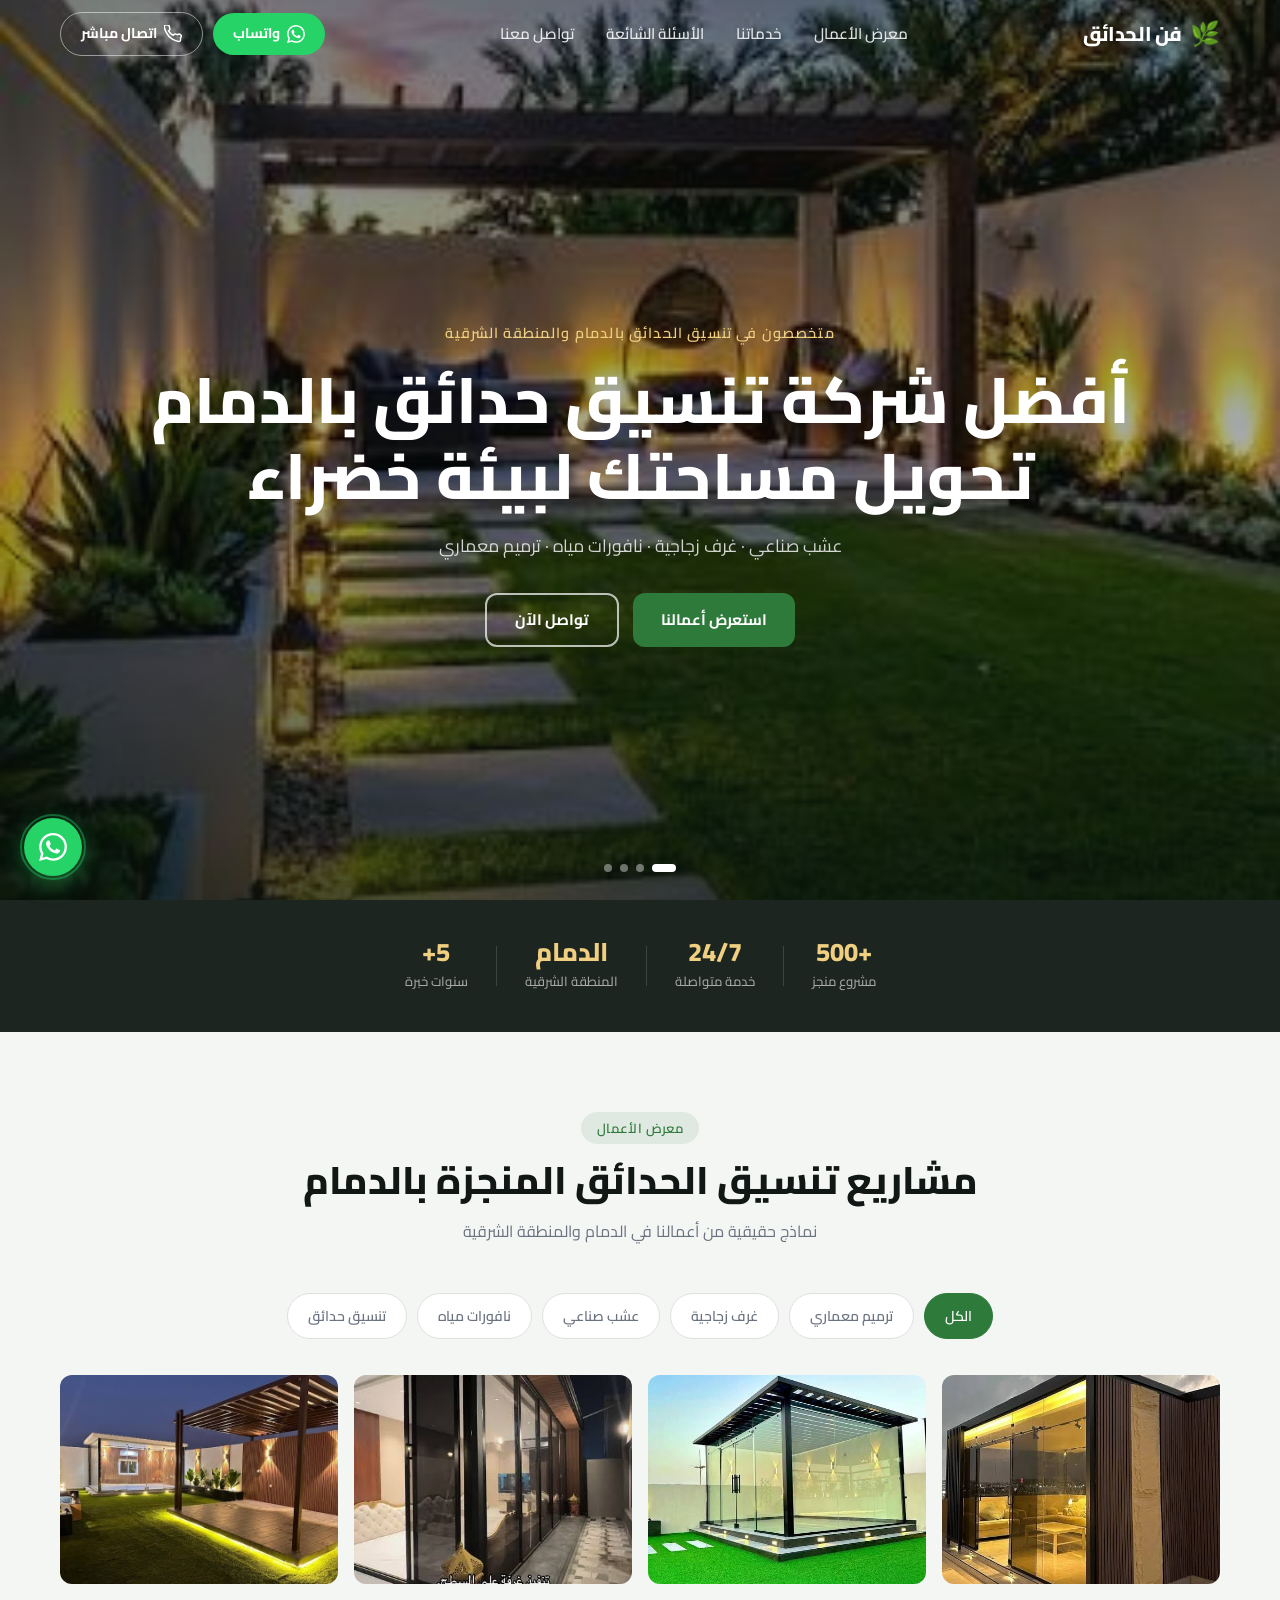
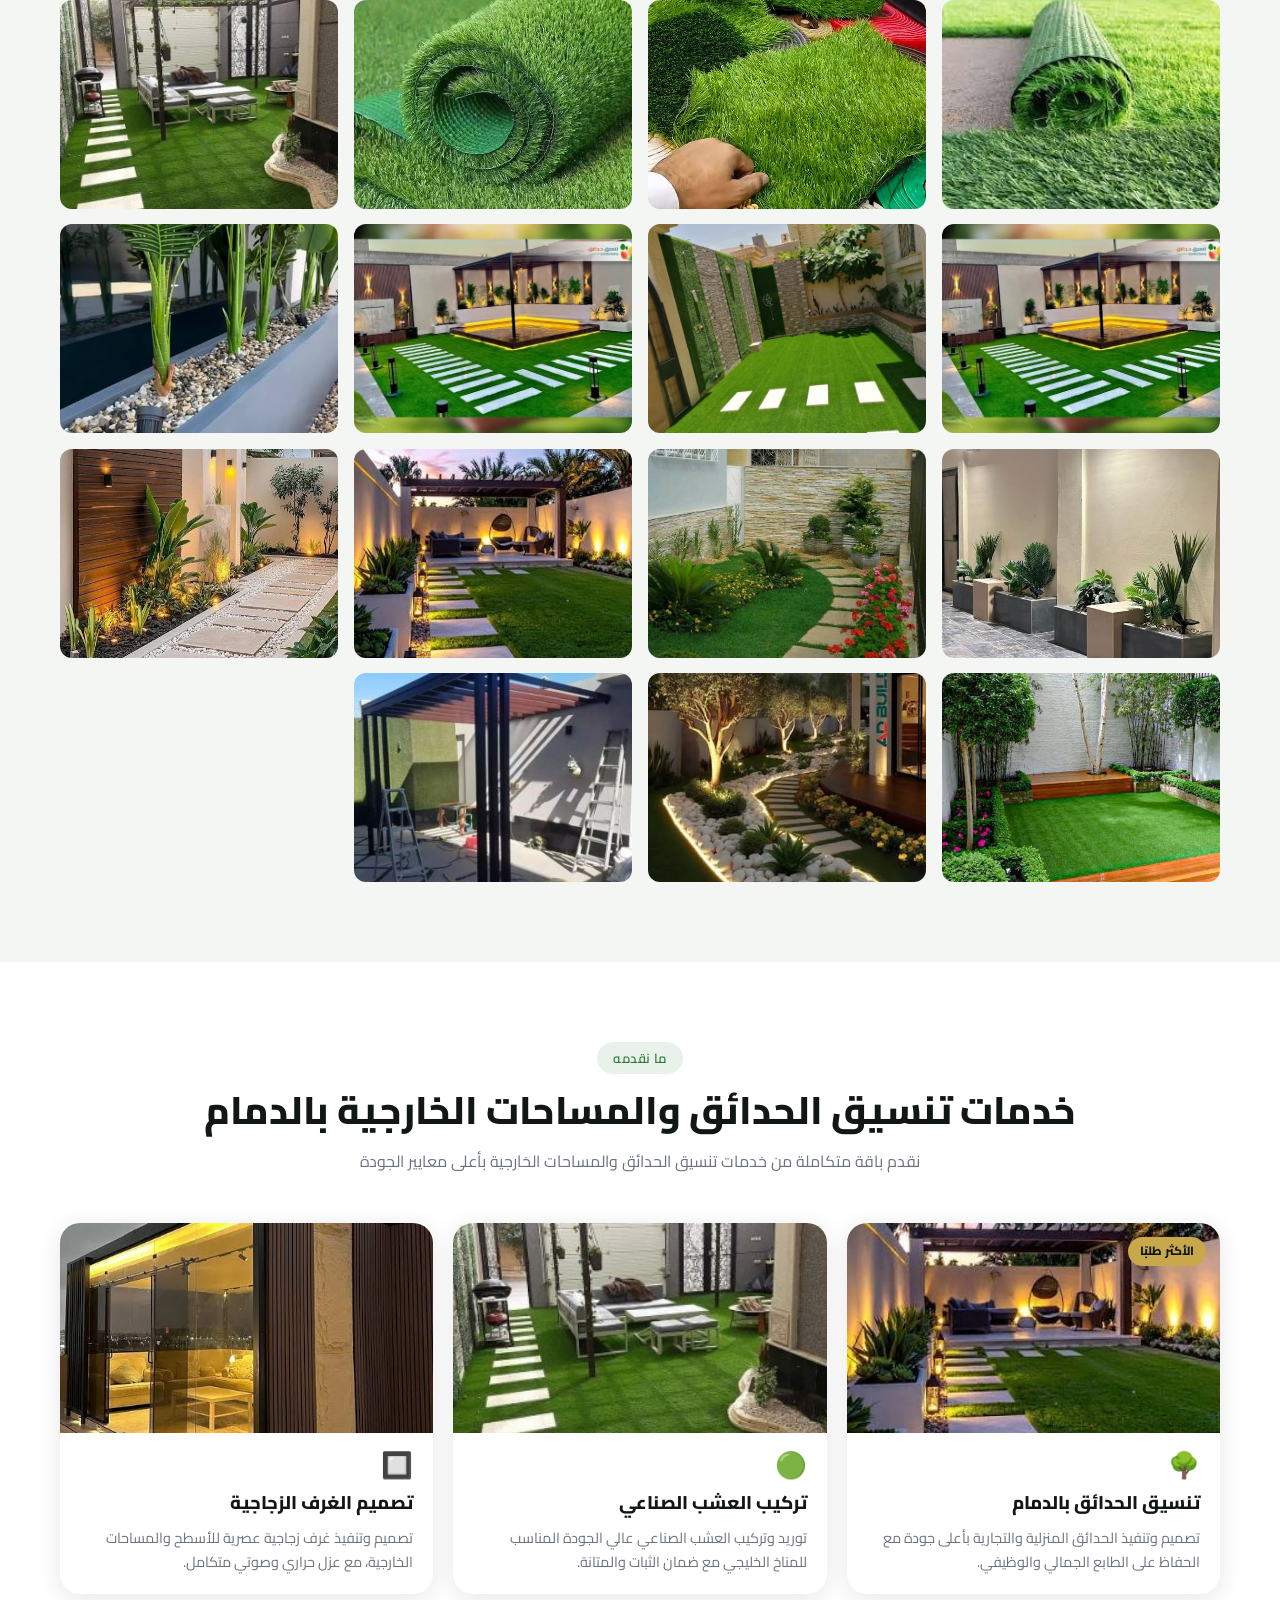
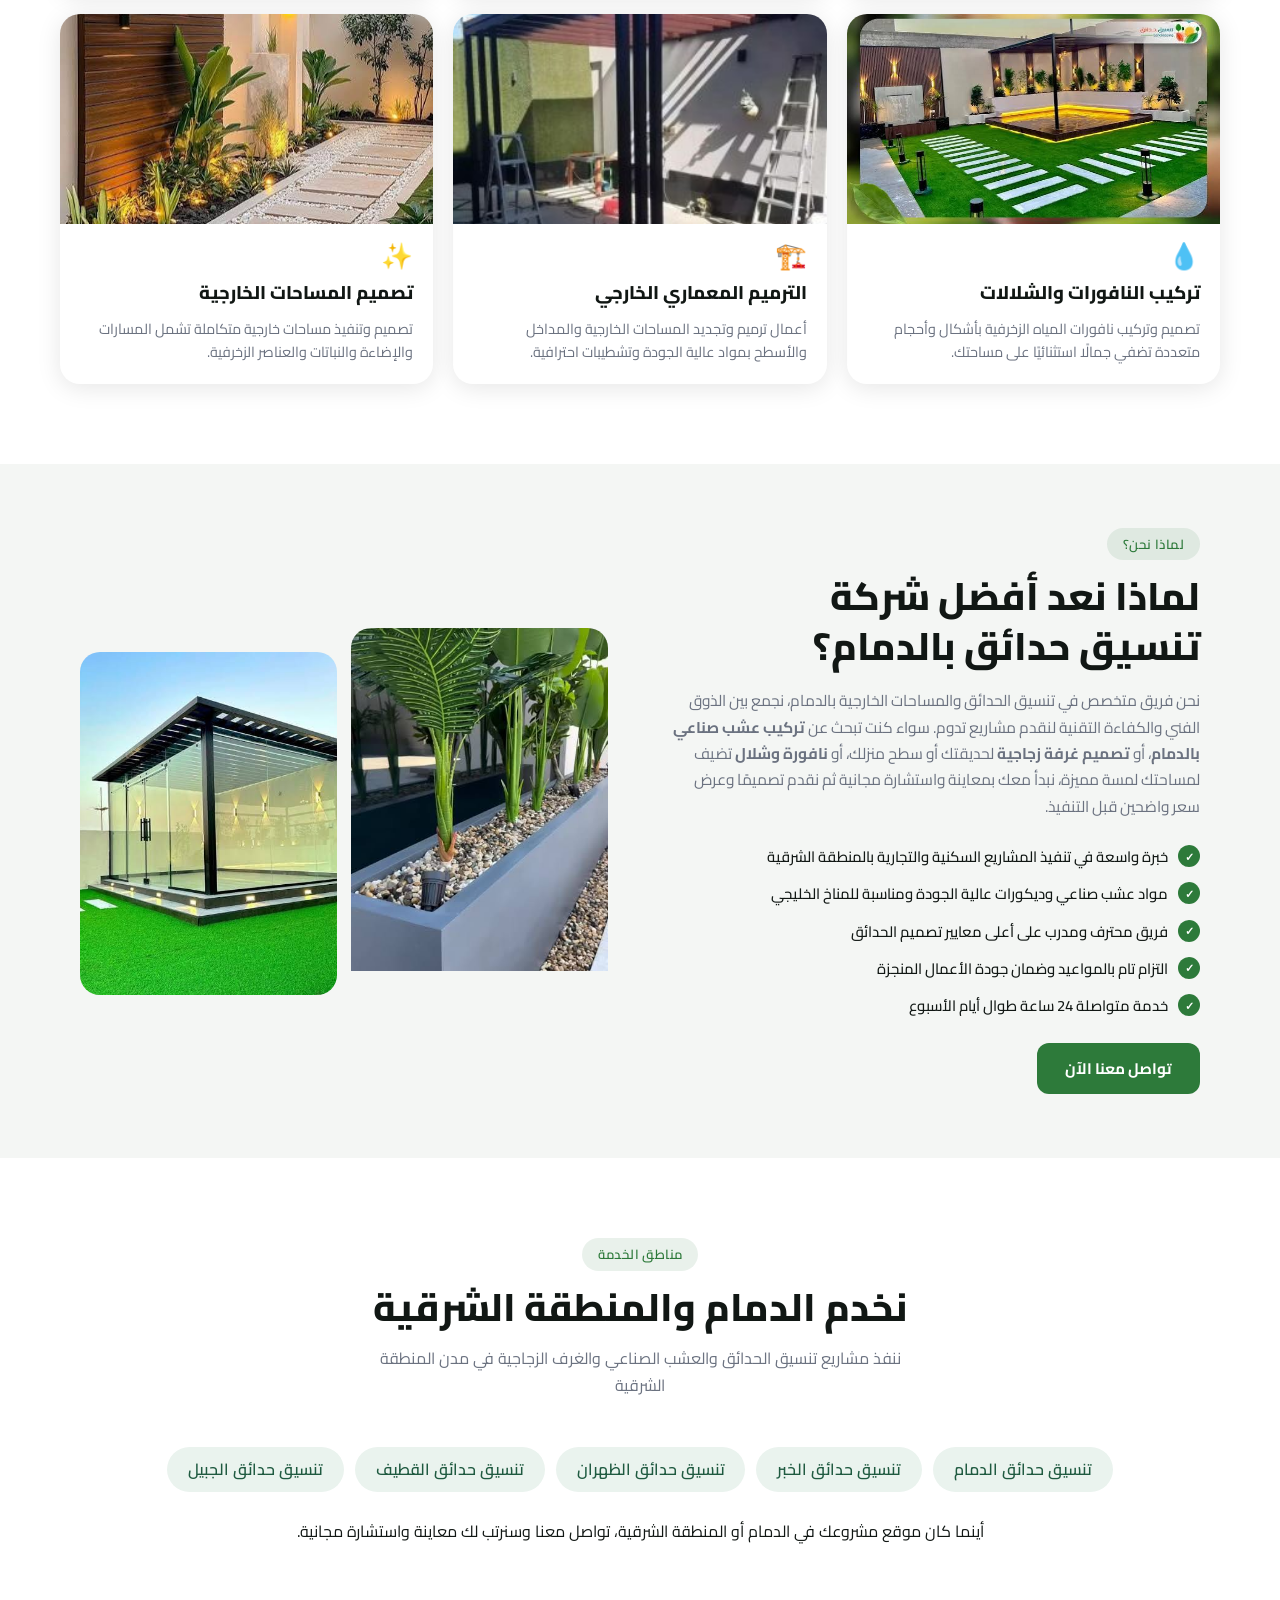
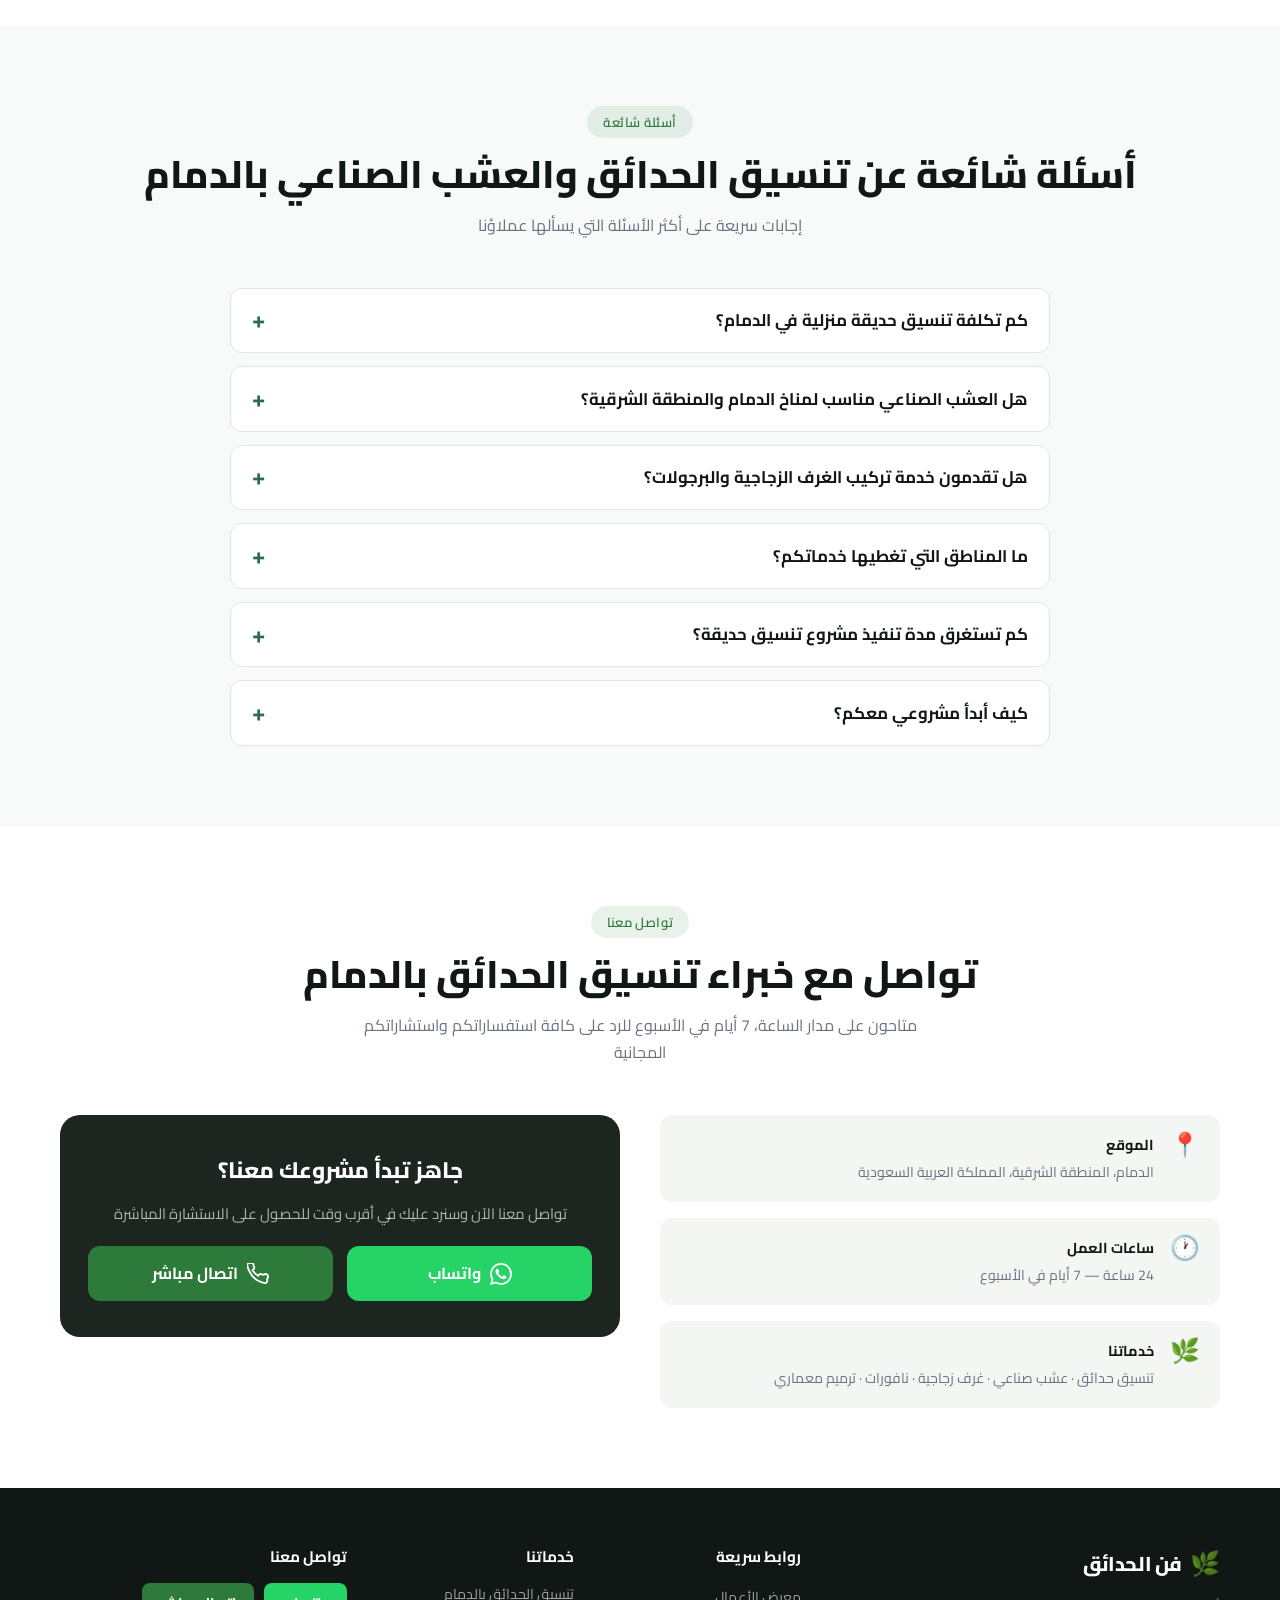
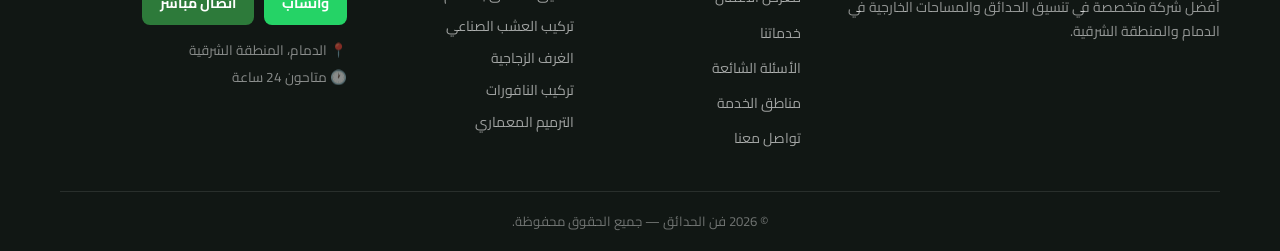
==== commit 16dbe194: "Update index.html" ====
--- a/index.html
+++ b/index.html
@@ -3,29 +3,34 @@
 <head>
   <meta charset="UTF-8" />
   <meta name="viewport" content="width=device-width, initial-scale=1.0" />
-  <meta name="robots" content="index, follow" />
+  <meta name="robots" content="index, follow, max-image-preview:large, max-snippet:-1" />
+  <meta name="theme-color" content="#2d6a4f" />
   
   <!-- SEO Primary Meta Tags -->
   <title>شركة تنسيق حدائق بالدمام — تصميم حدائق وعشب صناعي | فن الحدائق</title>
   <meta name="description" content="أفضل شركة تنسيق حدائق بالدمام والمنطقة الشرقية. توريد وتركيب عشب صناعي، تصميم غرف زجاجية، تركيب نافورات، وترميم معماري خارجي بأعلى جودة." />
-  <meta name="keywords" content="تنسيق حدائق الدمام, عشب صناعي الدمام, غرف زجاجية, نافورات الدمام, شركة تنسيق حدائق, تصميم حدائق منزلية" />
-  <link rel="canonical" href="https://example.com/" />
-  
+<link rel="canonical" href="https://www.fan-alhadaeq.com/" />
+  <link rel="alternate" hreflang="ar-SA" href="https://www.fan-alhadaeq.com/" />
+  <link rel="alternate" hreflang="x-default" href="https://www.fan-alhadaeq.com/" />
   <!-- Favicon -->
   <link rel="icon" href="images/favicon.ico" type="image/x-icon" />
+  <!-- تحميل مسبق لصورة الهيرو الأولى (LCP) -->
+  <link rel="preload" as="image" href="images/garden-5.jpg" fetchpriority="high" />
 
   <!-- Open Graph / Facebook -->
   <meta property="og:type" content="website" />
+  <meta property="og:site_name" content="فن الحدائق" />
   <meta property="og:locale" content="ar_SA" />
-  <meta property="og:title" content="شركة تنسيق حدائق بالدمام — فن الحدائق" />
-  <meta property="og:description" content="متخصصون في تنسيق الحدائق، تركيب العشب الصناعي، الغرف الزجاجية والنافورات بالدمام والمنطقة الشرقية." />
-  <meta property="og:image" content="images/garden-5.jpg" />
-
+  <meta property="og:title" content="شركة تنسيق حدائق بالدمام — عشب صناعي وغرف زجاجية ونافورات | فن الحدائق" />
+  <meta property="og:description" content="فن الحدائق: تنسيق حدائق بالدمام والمنطقة الشرقية، توريد وتركيب عشب صناعي، غرف زجاجية، نافورات وترميم معماري خارجي. تواصل واتساب واحصل على استشارة مجانية." />
+  <meta property="og:image" content="https://www.fan-alhadaeq.com/images/garden-5.jpg" />
+  <meta property="og:image:alt" content="تنسيق حديقة منزلية بعشب صناعي وبرجولة بالدمام" />
+  <meta property="og:url" content="https://www.fan-alhadaeq.com/" />
   <!-- Twitter Card -->
   <meta name="twitter:card" content="summary_large_image" />
-  <meta name="twitter:title" content="شركة تنسيق حدائق بالدمام — فن الحدائق" />
+  <meta name="twitter:title" content="شركة تنسيق حدائق بالدمام — عشب صناعي وغرف زجاجية ونافورات | فن الحدائق" />
   <meta name="twitter:description" content="متخصصون في تنسيق الحدائق، تركيب العشب الصناعي، الغرف الزجاجية والنافورات بالدمام." />
-  <meta name="twitter:image" content="images/garden-5.jpg" />
+  <meta name="twitter:image" content="https://www.fan-alhadaeq.com/images/garden-5.jpg" />
 
   <!-- Styles & Fonts -->
   <link rel="stylesheet" href="styles.css" />
@@ -33,43 +38,204 @@
   <link rel="preconnect" href="https://fonts.gstatic.com" crossorigin />
   <link href="https://fonts.googleapis.com/css2?family=Cairo:wght@300;400;500;600;700;800&display=swap" rel="stylesheet" />
 
-  <!-- Structured Data (JSON-LD) for Local Business SEO -->
+  <!-- Structured Data (JSON-LD) -->
   <script type="application/ld+json">
-  {
-    "@context": "https://schema.org",
-    "@type": "LandscapeContractor",
-    "name": "فن الحدائق — تنسيق حدائق الدمام",
-    "image": "images/garden-5.jpg",
-    "telephone": "+966539638956",
-    "url": "https://example.com/",
-    "address": {
-      "@type": "PostalAddress",
-      "addressLocality": "الدمام",
-      "addressRegion": "المنطقة الشرقية",
-      "addressCountry": "SA"
+{
+  "@context": "https://schema.org",
+  "@type": "LandscapeContractor",
+  "@id": "https://www.fan-alhadaeq.com/#business",
+  "name": "فن الحدائق",
+  "alternateName": "فن الحدائق — تنسيق حدائق الدمام",
+  "description": "شركة تنسيق حدائق بالدمام والمنطقة الشرقية: توريد وتركيب عشب صناعي، غرف زجاجية، نافورات، وترميم معماري خارجي.",
+  "url": "https://www.fan-alhadaeq.com/",
+  "image": "https://www.fan-alhadaeq.com/images/garden-5.jpg",
+  "logo": "https://www.fan-alhadaeq.com/images/garden-5.jpg",
+  "telephone": "+966539638956",
+  "priceRange": "$$",
+  "address": {
+    "@type": "PostalAddress",
+    "addressLocality": "الدمام",
+    "addressRegion": "المنطقة الشرقية",
+    "addressCountry": "SA"
+  },
+  "geo": {
+    "@type": "GeoCoordinates",
+    "latitude": 26.4344,
+    "longitude": 50.1033
+  },
+  "areaServed": [
+    {
+      "@type": "City",
+      "name": "الدمام"
     },
-    "geo": {
-      "@type": "GeoCoordinates",
-      "latitude": 26.4344,
-      "longitude": 50.1033
+    {
+      "@type": "City",
+      "name": "الخبر"
     },
-    "openingHoursSpecification": {
-      "@type": "OpeningHoursSpecification",
-      "dayOfWeek": [
-        "Monday",
-        "Tuesday",
-        "Wednesday",
-        "Thursday",
-        "Friday",
-        "Saturday",
-        "Sunday"
-      ],
-      "opens": "00:00",
-      "closes": "23:59"
+    {
+      "@type": "City",
+      "name": "الظهران"
     },
-    "priceRange": "$$"
+    {
+      "@type": "City",
+      "name": "القطيف"
+    },
+    {
+      "@type": "City",
+      "name": "الجبيل"
+    },
+    {
+      "@type": "AdministrativeArea",
+      "name": "المنطقة الشرقية"
+    }
+  ],
+  "openingHoursSpecification": {
+    "@type": "OpeningHoursSpecification",
+    "dayOfWeek": [
+      "Monday",
+      "Tuesday",
+      "Wednesday",
+      "Thursday",
+      "Friday",
+      "Saturday",
+      "Sunday"
+    ],
+    "opens": "00:00",
+    "closes": "23:59"
+  },
+  "hasOfferCatalog": {
+    "@type": "OfferCatalog",
+    "name": "خدمات تنسيق الحدائق والمساحات الخارجية",
+    "itemListElement": [
+      {
+        "@type": "Offer",
+        "itemOffered": {
+          "@type": "Service",
+          "name": "تنسيق الحدائق",
+          "description": "تصميم وتنفيذ الحدائق المنزلية والتجارية بالدمام والمنطقة الشرقية",
+          "areaServed": "الدمام"
+        }
+      },
+      {
+        "@type": "Offer",
+        "itemOffered": {
+          "@type": "Service",
+          "name": "تركيب العشب الصناعي",
+          "description": "توريد وتركيب العشب الصناعي بالدمام والمنطقة الشرقية",
+          "areaServed": "الدمام"
+        }
+      },
+      {
+        "@type": "Offer",
+        "itemOffered": {
+          "@type": "Service",
+          "name": "تصميم الغرف الزجاجية",
+          "description": "تصميم وتنفيذ الغرف الزجاجية بالدمام والمنطقة الشرقية",
+          "areaServed": "الدمام"
+        }
+      },
+      {
+        "@type": "Offer",
+        "itemOffered": {
+          "@type": "Service",
+          "name": "تركيب النافورات والشلالات",
+          "description": "تصميم وتركيب النافورات والشلالات بالدمام والمنطقة الشرقية",
+          "areaServed": "الدمام"
+        }
+      },
+      {
+        "@type": "Offer",
+        "itemOffered": {
+          "@type": "Service",
+          "name": "الترميم المعماري الخارجي",
+          "description": "أعمال الترميم المعماري الخارجي بالدمام والمنطقة الشرقية",
+          "areaServed": "الدمام"
+        }
+      },
+      {
+        "@type": "Offer",
+        "itemOffered": {
+          "@type": "Service",
+          "name": "تصميم المساحات الخارجية",
+          "description": "تنسيق وتصميم المساحات الخارجية بالدمام والمنطقة الشرقية",
+          "areaServed": "الدمام"
+        }
+      }
+    ]
   }
+}
   </script>
+  <script type="application/ld+json">
+{
+  "@context": "https://schema.org",
+  "@type": "FAQPage",
+  "mainEntity": [
+    {
+      "@type": "Question",
+      "name": "كم تكلفة تنسيق حديقة منزلية في الدمام؟",
+      "acceptedAnswer": {
+        "@type": "Answer",
+        "text": "تختلف التكلفة حسب مساحة الحديقة ونوع العشب (صناعي أو طبيعي) وعدد العناصر المطلوبة مثل الإضاءة والنافورات والبرجولات والممرات. نوفر معاينة واستشارة مجانية ثم نقدم لك عرض سعر واضح حسب احتياجات مشروعك، تواصل معنا عبر واتساب لتحصل عليه."
+      }
+    },
+    {
+      "@type": "Question",
+      "name": "هل العشب الصناعي مناسب لمناخ الدمام والمنطقة الشرقية؟",
+      "acceptedAnswer": {
+        "@type": "Answer",
+        "text": "نعم، العشب الصناعي من الخيارات العملية في المنطقة الشرقية لأنه لا يحتاج ري ولا قص، ويتحمل الحرارة العالية عند اختيار نوع مقاوم للأشعة فوق البنفسجية وتركيبه على أساس مستوٍ مع تصريف جيد للمياه. نساعدك في اختيار الارتفاع والكثافة المناسبين لمساحتك."
+      }
+    },
+    {
+      "@type": "Question",
+      "name": "هل تقدمون خدمة تركيب الغرف الزجاجية والبرجولات؟",
+      "acceptedAnswer": {
+        "@type": "Answer",
+        "text": "نعم، نصمم وننفذ الغرف الزجاجية للحدائق والأسطح بإطارات متينة وزجاج مناسب وأسقف عازلة مثل ساندوتش بنل، كما ننفذ البرجولات الخشبية والمعدنية ضمن مشاريع تنسيق المساحات الخارجية."
+      }
+    },
+    {
+      "@type": "Question",
+      "name": "ما المناطق التي تغطيها خدماتكم؟",
+      "acceptedAnswer": {
+        "@type": "Answer",
+        "text": "نخدم الدمام والمنطقة الشرقية، ومنها الخبر والظهران والقطيف والجبيل. تواصل معنا لتأكيد إمكانية الوصول إلى موقعك وتحديد موعد المعاينة."
+      }
+    },
+    {
+      "@type": "Question",
+      "name": "كم تستغرق مدة تنفيذ مشروع تنسيق حديقة؟",
+      "acceptedAnswer": {
+        "@type": "Answer",
+        "text": "تعتمد المدة على حجم المشروع ونوع الأعمال؛ فتركيب العشب الصناعي لمساحة سكنية عادية قد يُنجز في أيام قليلة، بينما تحتاج المشاريع المتكاملة التي تشمل غرفًا زجاجية ونافورات وإضاءة إلى وقت أطول. نحدد لك جدولًا زمنيًا واضحًا قبل البدء ونلتزم بالمواعيد."
+      }
+    },
+    {
+      "@type": "Question",
+      "name": "كيف أبدأ مشروعي معكم؟",
+      "acceptedAnswer": {
+        "@type": "Answer",
+        "text": "الخطوات بسيطة: تواصل معنا عبر واتساب أو الاتصال المباشر، وأرسل صورًا أو موقع المكان، ثم نرتب معاينة واستشارة مجانية، ونقدم لك التصميم وعرض السعر، وبعد موافقتك نبدأ التنفيذ."
+      }
+    }
+  ]
+}
+  </script>
+
+  <style>
+    /* أنماط الأقسام المضافة (الأسئلة الشائعة + مناطق الخدمة) */
+    .faq-section{background:#f7faf8}
+    .faq-list{max-width:820px;margin:2rem auto 0;display:grid;gap:.8rem}
+    .faq-item{background:#fff;border:1px solid #dfe9e3;border-radius:12px;overflow:hidden}
+    .faq-item summary{cursor:pointer;list-style:none;padding:1.1rem 1.3rem;font-weight:700;font-size:1.05rem;display:flex;justify-content:space-between;align-items:center;gap:1rem}
+    .faq-item summary::-webkit-details-marker{display:none}
+    .faq-item summary::after{content:"+";font-size:1.5rem;color:#2d6a4f;line-height:1;flex-shrink:0}
+    .faq-item[open] summary::after{content:"\2212"}
+    .faq-item p{padding:0 1.3rem 1.2rem;margin:0;line-height:1.9;color:#444}
+    .areas-section .areas-list{display:flex;flex-wrap:wrap;justify-content:center;gap:.7rem;margin:1.5rem 0 0;padding:0;list-style:none}
+    .areas-section .areas-list li{background:#eaf3ee;color:#1f5a40;border-radius:999px;padding:.55rem 1.3rem;font-weight:600}
+    .areas-note{text-align:center;max-width:760px;margin:1.5rem auto 0;line-height:1.9}
+  </style>
 </head>
 <body>
 
@@ -83,6 +249,7 @@
       <nav class="nav-links" id="navLinks">
         <a href="#gallery">معرض الأعمال</a>
         <a href="#services">خدماتنا</a>
+        <a href="#faq">الأسئلة الشائعة</a>
         <a href="#contact">تواصل معنا</a>
       </nav>
       <div class="nav-cta">
@@ -90,7 +257,7 @@
           <svg width="18" height="18" viewBox="0 0 24 24" fill="currentColor"><path d="M17.472 14.382c-.297-.149-1.758-.867-2.03-.967-.273-.099-.471-.148-.67.15-.197.297-.767.966-.94 1.164-.173.199-.347.223-.644.075-.297-.15-1.255-.463-2.39-1.475-.883-.788-1.48-1.761-1.653-2.059-.173-.297-.018-.458.13-.606.134-.133.298-.347.446-.52.149-.174.198-.298.298-.497.099-.198.05-.371-.025-.52-.075-.149-.669-1.612-.916-2.207-.242-.579-.487-.5-.669-.51-.173-.008-.371-.01-.57-.01-.198 0-.52.074-.792.372-.272.297-1.04 1.016-1.04 2.479 0 1.462 1.065 2.875 1.213 3.074.149.198 2.096 3.2 5.077 4.487.709.306 1.262.489 1.694.625.712.227 1.36.195 1.871.118.571-.085 1.758-.719 2.006-1.413.248-.694.248-1.289.173-1.413-.074-.124-.272-.198-.57-.347m-5.421 7.403h-.004a9.87 9.87 0 01-5.031-1.378l-.361-.214-3.741.982.998-3.648-.235-.374a9.86 9.86 0 01-1.51-5.26c.001-5.45 4.436-9.884 9.888-9.884 2.64 0 5.122 1.03 6.988 2.898a9.825 9.825 0 012.893 6.994c-.003 5.45-4.437 9.884-9.885 9.884m8.413-18.297A11.815 11.815 0 0012.05 0C5.495 0 .16 5.335.157 11.892c0 2.096.547 4.142 1.588 5.945L.057 24l6.305-1.654a11.882 11.882 0 005.683 1.448h.005c6.554 0 11.89-5.335 11.893-11.893a11.821 11.821 0 00-3.48-8.413z"/></svg>
           واتساب
         </a>
-        <a href="tel:+966539638956" class="btn-call-nav" aria-label="اتصال مباشر بنشاطنا">
+        <a href="tel:+966539638956" class="btn-call-nav" aria-label="اتصل بنا مباشرة">
           <svg width="18" height="18" viewBox="0 0 24 24" fill="none" stroke="currentColor" stroke-width="2"><path d="M22 16.92v3a2 2 0 01-2.18 2 19.79 19.79 0 01-8.63-3.07A19.5 19.5 0 013.07 9.8 19.79 19.79 0 01.1 1.22 2 2 0 012.07 0h3a2 2 0 012 1.72 12.84 12.84 0 00.7 2.81 2 2 0 01-.45 2.11L6.09 7.91a16 16 0 006 6l1.27-1.27a2 2 0 012.11-.45 12.84 12.84 0 002.81.7A2 2 0 0122 16.92z"/></svg>
           اتصال مباشر
         </a>
@@ -103,6 +270,7 @@
     <div class="mobile-menu" id="mobileMenu">
       <a href="#gallery" class="mobile-link">معرض الأعمال</a>
       <a href="#services" class="mobile-link">خدماتنا</a>
+      <a href="#faq" class="mobile-link">الأسئلة الشائعة</a>
       <a href="#contact" class="mobile-link">تواصل معنا</a>
       <div class="mobile-cta-group">
         <a href="https://wa.me/966539638956" class="btn-whatsapp" target="_blank" rel="noopener">
@@ -113,13 +281,14 @@
     </div>
   </header>
 
+  <main>
   <!-- ===== HERO SECTION ===== -->
   <section class="hero" id="home">
     <div class="hero-slider" id="heroSlider">
-      <div class="hero-slide active" style="background-image: url('images/garden-5.jpg')"></div>
-      <div class="hero-slide" style="background-image: url('images/garden-1.jpg')"></div>
-      <div class="hero-slide" style="background-image: url('images/glass-room-4.jpg')"></div>
-      <div class="hero-slide" style="background-image: url('images/garden-8.jpg')"></div>
+      <div class="hero-slide active" role="img" aria-label="تنسيق حديقة منزلية بعشب صناعي وبرجولة بالدمام" style="background-image: url('images/garden-5.jpg')"></div>
+      <div class="hero-slide" role="img" aria-label="مشروع تنسيق حدائق في المنطقة الشرقية" style="background-image: url('images/garden-1.jpg')"></div>
+      <div class="hero-slide" role="img" aria-label="غرفة زجاجية مع برجولة خشبية وإضاءة ليلية" style="background-image: url('images/glass-room-4.jpg')"></div>
+      <div class="hero-slide" role="img" aria-label="إضاءة ليلية للحدائق والأشجار بالدمام" style="background-image: url('images/garden-8.jpg')"></div>
     </div>
     <div class="hero-overlay"></div>
     <div class="hero-content">
@@ -471,7 +640,7 @@
 
         <div class="service-card">
           <div class="service-img-wrap">
-            <img src="images/glass-room-1.jpg" alt="تصميم وتنفيد الغرف الزجاجية بالدمام" loading="lazy" />
+            <img src="images/glass-room-1.jpg" alt="تصميم وتنفيذ الغرف الزجاجية بالدمام" loading="lazy" />
           </div>
           <div class="service-body">
             <div class="service-icon">🔲</div>
@@ -525,7 +694,7 @@
           <span class="section-tag">لماذا نحن؟</span>
           <!-- H2 محسن للكلمات المفتاحية -->
           <h2 class="section-title">لماذا نعد أفضل شركة<br>تنسيق حدائق بالدمام؟</h2>
-          <p>نحن فريق متخصص في تنسيق الحدائق والمساحات الخارجية بالدمام، نجمع بين الذوق الفني والكفاءة التقنية لنقدم مشاريع تدوم.</p>
+          <p>نحن فريق متخصص في تنسيق الحدائق والمساحات الخارجية بالدمام، نجمع بين الذوق الفني والكفاءة التقنية لنقدم مشاريع تدوم. سواء كنت تبحث عن <strong>تركيب عشب صناعي بالدمام</strong>، أو <strong>تصميم غرفة زجاجية</strong> لحديقتك أو سطح منزلك، أو <strong>نافورة وشلال</strong> تضيف لمساحتك لمسة مميزة، نبدأ معك بمعاينة واستشارة مجانية ثم نقدم تصميمًا وعرض سعر واضحين قبل التنفيذ.</p>
           <ul class="why-list">
             <li>
               <span class="why-check">✓</span>
@@ -562,6 +731,62 @@
     </div>
   </section>
 
+  <!-- ===== AREAS SECTION ===== -->
+  <section class="section areas-section" id="areas">
+    <div class="section-container">
+      <div class="section-header">
+        <span class="section-tag">مناطق الخدمة</span>
+        <h2 class="section-title">نخدم الدمام والمنطقة الشرقية</h2>
+        <p class="section-desc">ننفذ مشاريع تنسيق الحدائق والعشب الصناعي والغرف الزجاجية في مدن المنطقة الشرقية</p>
+      </div>
+      <ul class="areas-list">
+        <li>تنسيق حدائق الدمام</li>
+        <li>تنسيق حدائق الخبر</li>
+        <li>تنسيق حدائق الظهران</li>
+        <li>تنسيق حدائق القطيف</li>
+        <li>تنسيق حدائق الجبيل</li>
+      </ul>
+      <p class="areas-note">أينما كان موقع مشروعك في الدمام أو المنطقة الشرقية، تواصل معنا وسنرتب لك معاينة واستشارة مجانية.</p>
+    </div>
+  </section>
+
+  <!-- ===== FAQ SECTION ===== -->
+  <section class="section faq-section" id="faq">
+    <div class="section-container">
+      <div class="section-header">
+        <span class="section-tag">أسئلة شائعة</span>
+        <h2 class="section-title">أسئلة شائعة عن تنسيق الحدائق والعشب الصناعي بالدمام</h2>
+        <p class="section-desc">إجابات سريعة على أكثر الأسئلة التي يسألها عملاؤنا</p>
+      </div>
+      <div class="faq-list">
+        <details class="faq-item">
+          <summary>كم تكلفة تنسيق حديقة منزلية في الدمام؟</summary>
+          <p>تختلف التكلفة حسب مساحة الحديقة ونوع العشب (صناعي أو طبيعي) وعدد العناصر المطلوبة مثل الإضاءة والنافورات والبرجولات والممرات. نوفر معاينة واستشارة مجانية ثم نقدم لك عرض سعر واضح حسب احتياجات مشروعك، تواصل معنا عبر واتساب لتحصل عليه.</p>
+        </details>
+        <details class="faq-item">
+          <summary>هل العشب الصناعي مناسب لمناخ الدمام والمنطقة الشرقية؟</summary>
+          <p>نعم، العشب الصناعي من الخيارات العملية في المنطقة الشرقية لأنه لا يحتاج ري ولا قص، ويتحمل الحرارة العالية عند اختيار نوع مقاوم للأشعة فوق البنفسجية وتركيبه على أساس مستوٍ مع تصريف جيد للمياه. نساعدك في اختيار الارتفاع والكثافة المناسبين لمساحتك.</p>
+        </details>
+        <details class="faq-item">
+          <summary>هل تقدمون خدمة تركيب الغرف الزجاجية والبرجولات؟</summary>
+          <p>نعم، نصمم وننفذ الغرف الزجاجية للحدائق والأسطح بإطارات متينة وزجاج مناسب وأسقف عازلة مثل ساندوتش بنل، كما ننفذ البرجولات الخشبية والمعدنية ضمن مشاريع تنسيق المساحات الخارجية.</p>
+        </details>
+        <details class="faq-item">
+          <summary>ما المناطق التي تغطيها خدماتكم؟</summary>
+          <p>نخدم الدمام والمنطقة الشرقية، ومنها الخبر والظهران والقطيف والجبيل. تواصل معنا لتأكيد إمكانية الوصول إلى موقعك وتحديد موعد المعاينة.</p>
+        </details>
+        <details class="faq-item">
+          <summary>كم تستغرق مدة تنفيذ مشروع تنسيق حديقة؟</summary>
+          <p>تعتمد المدة على حجم المشروع ونوع الأعمال؛ فتركيب العشب الصناعي لمساحة سكنية عادية قد يُنجز في أيام قليلة، بينما تحتاج المشاريع المتكاملة التي تشمل غرفًا زجاجية ونافورات وإضاءة إلى وقت أطول. نحدد لك جدولًا زمنيًا واضحًا قبل البدء ونلتزم بالمواعيد.</p>
+        </details>
+        <details class="faq-item">
+          <summary>كيف أبدأ مشروعي معكم؟</summary>
+          <p>الخطوات بسيطة: تواصل معنا عبر واتساب أو الاتصال المباشر، وأرسل صورًا أو موقع المكان، ثم نرتب معاينة واستشارة مجانية، ونقدم لك التصميم وعرض السعر، وبعد موافقتك نبدأ التنفيذ.</p>
+        </details>
+      </div>
+    </div>
+  </section>
+
   <!-- ===== CONTACT SECTION ===== -->
   <section class="section contact-section" id="contact">
     <div class="section-container">
@@ -617,6 +842,8 @@
     </div>
   </section>
 
+  </main>
+
   <!-- ===== FOOTER ===== -->
   <footer class="footer">
     <div class="footer-container">
@@ -633,6 +860,8 @@
           <ul>
             <li><a href="#gallery">معرض الأعمال</a></li>
             <li><a href="#services">خدماتنا</a></li>
+            <li><a href="#faq">الأسئلة الشائعة</a></li>
+            <li><a href="#areas">مناطق الخدمة</a></li>
             <li><a href="#contact">تواصل معنا</a></li>
           </ul>
         </div>
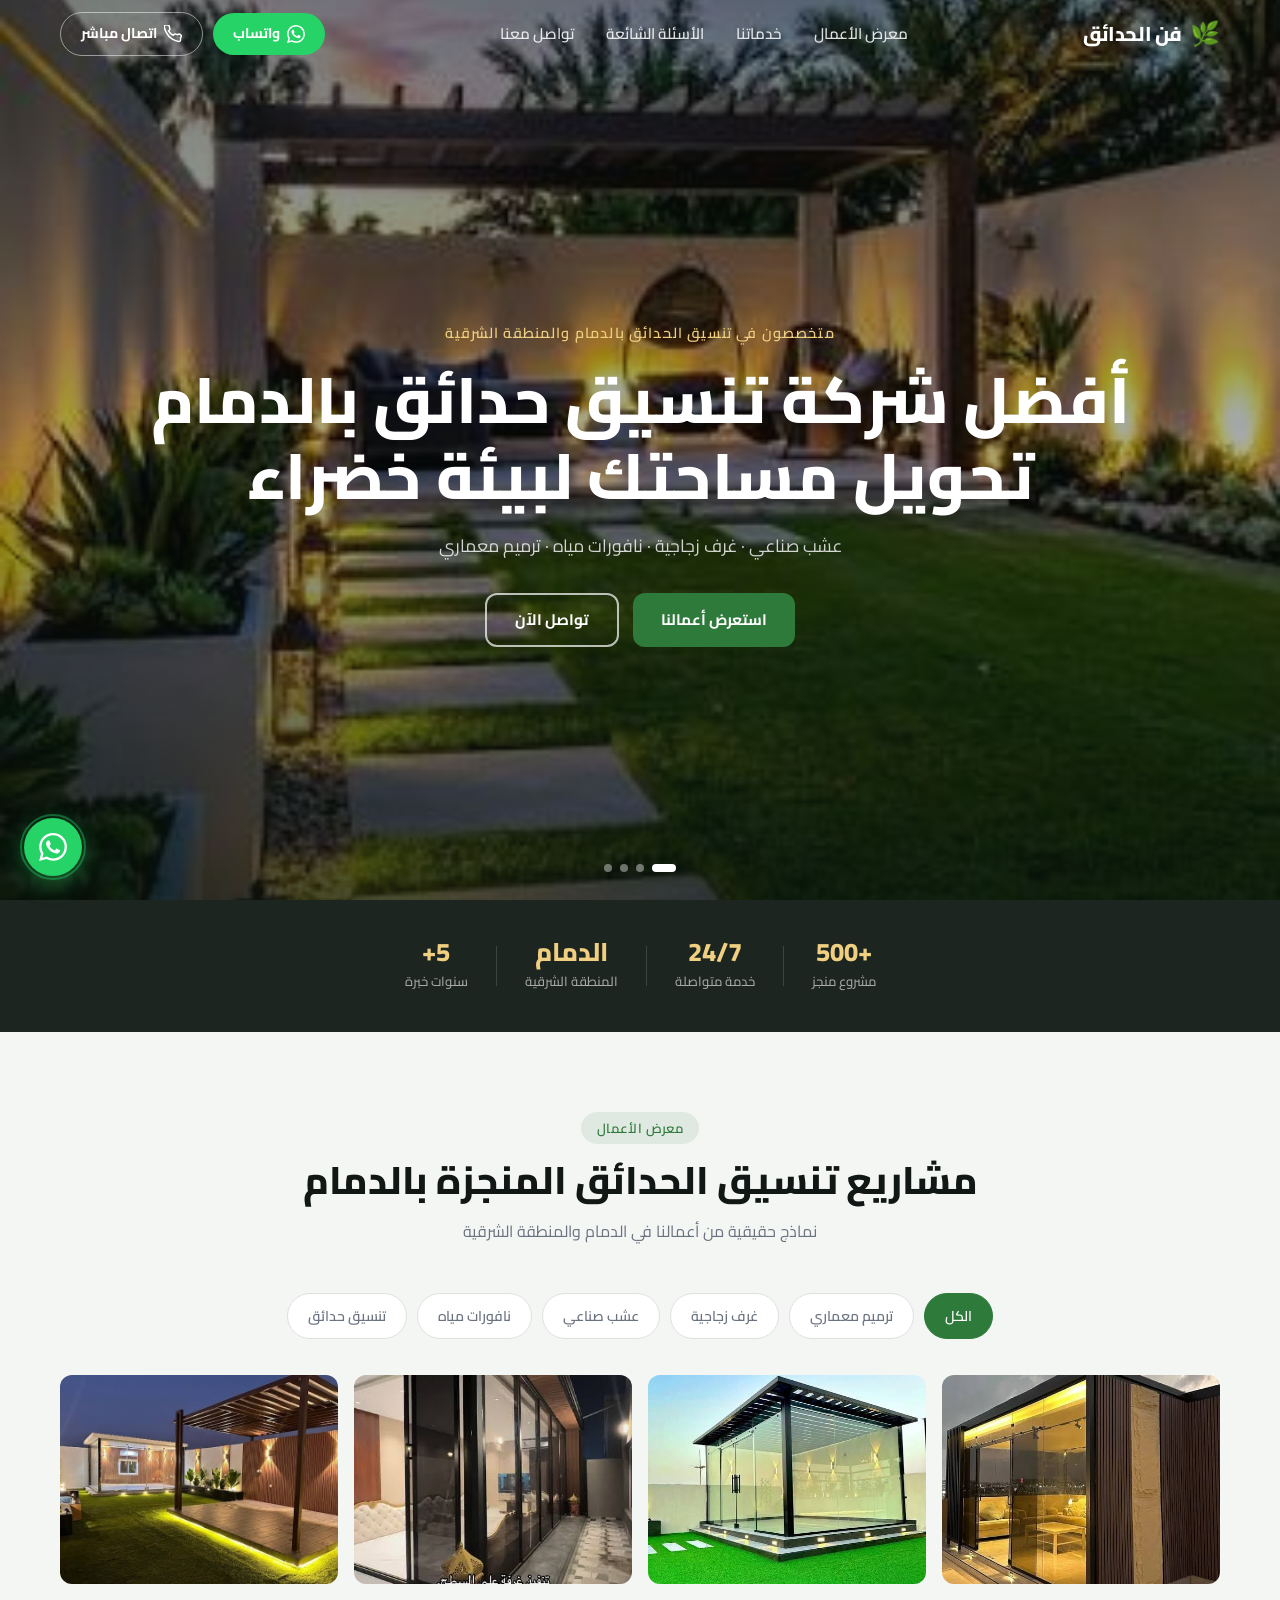
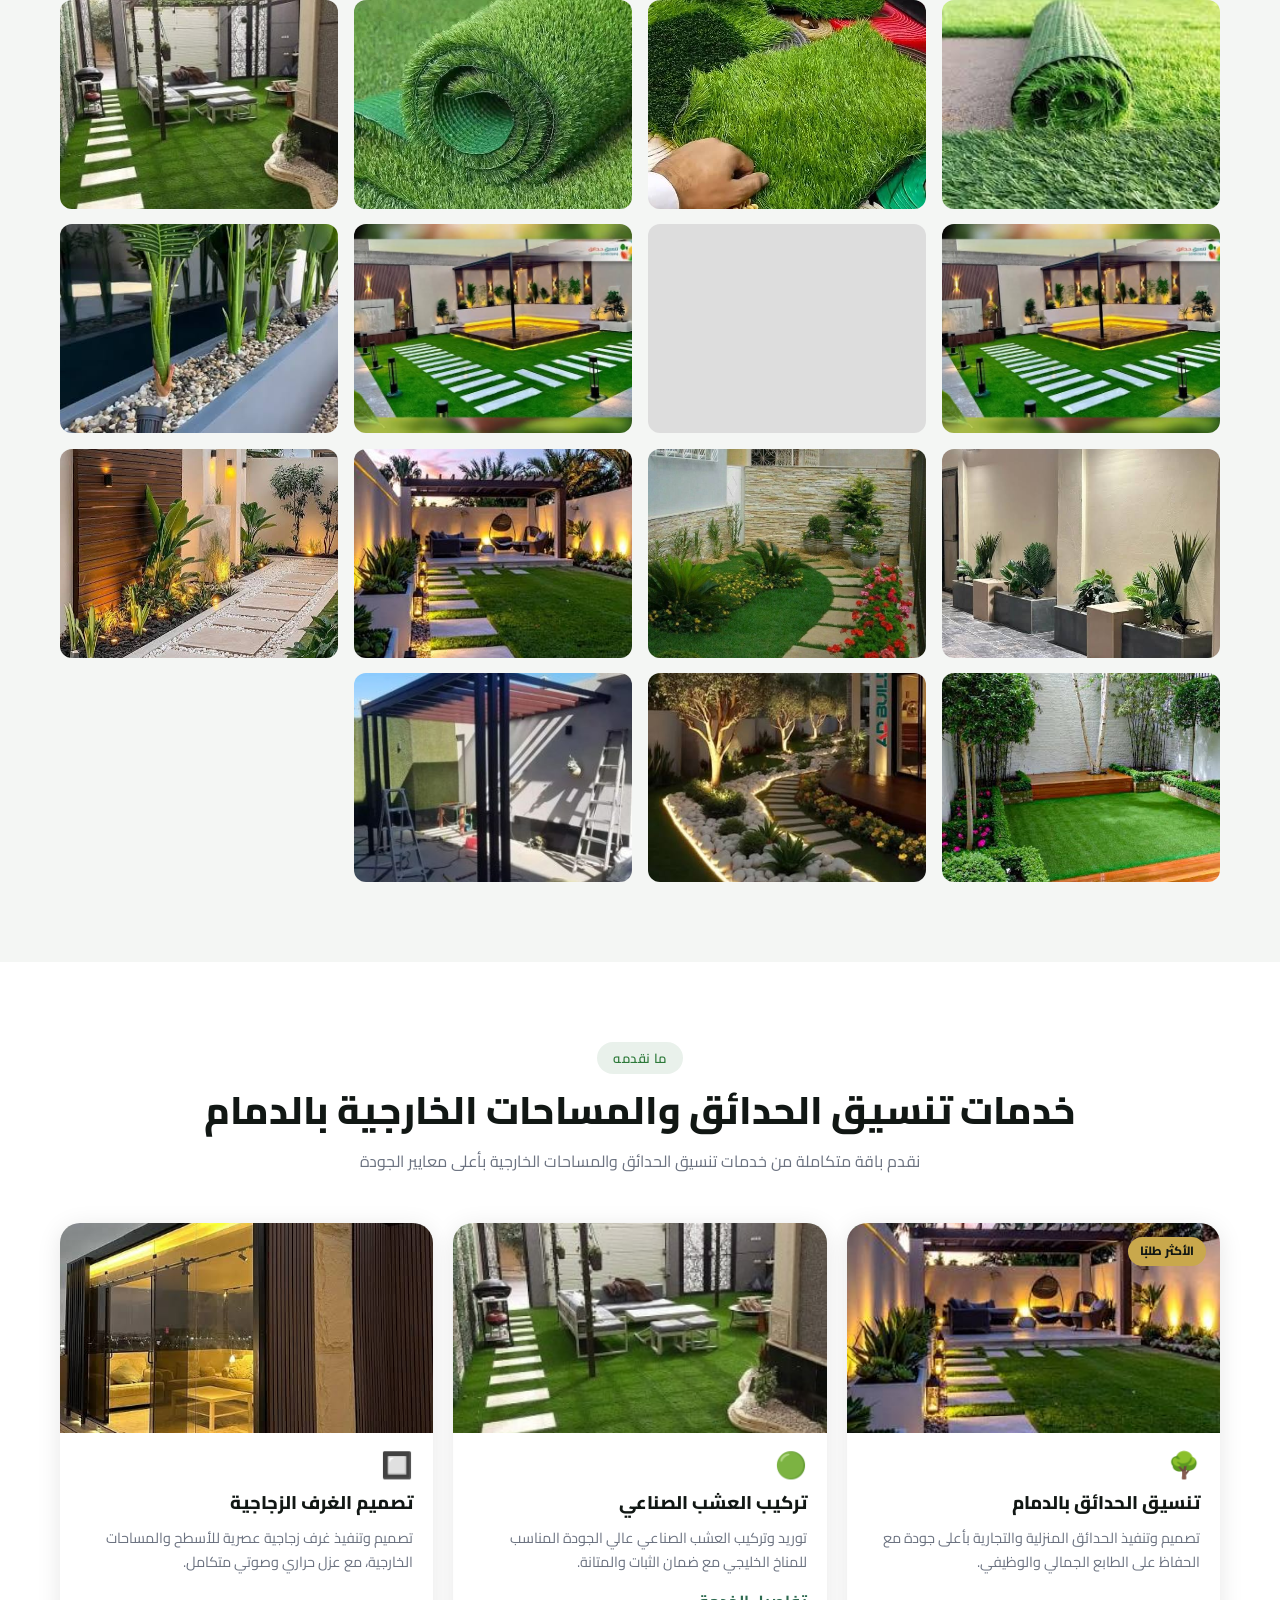
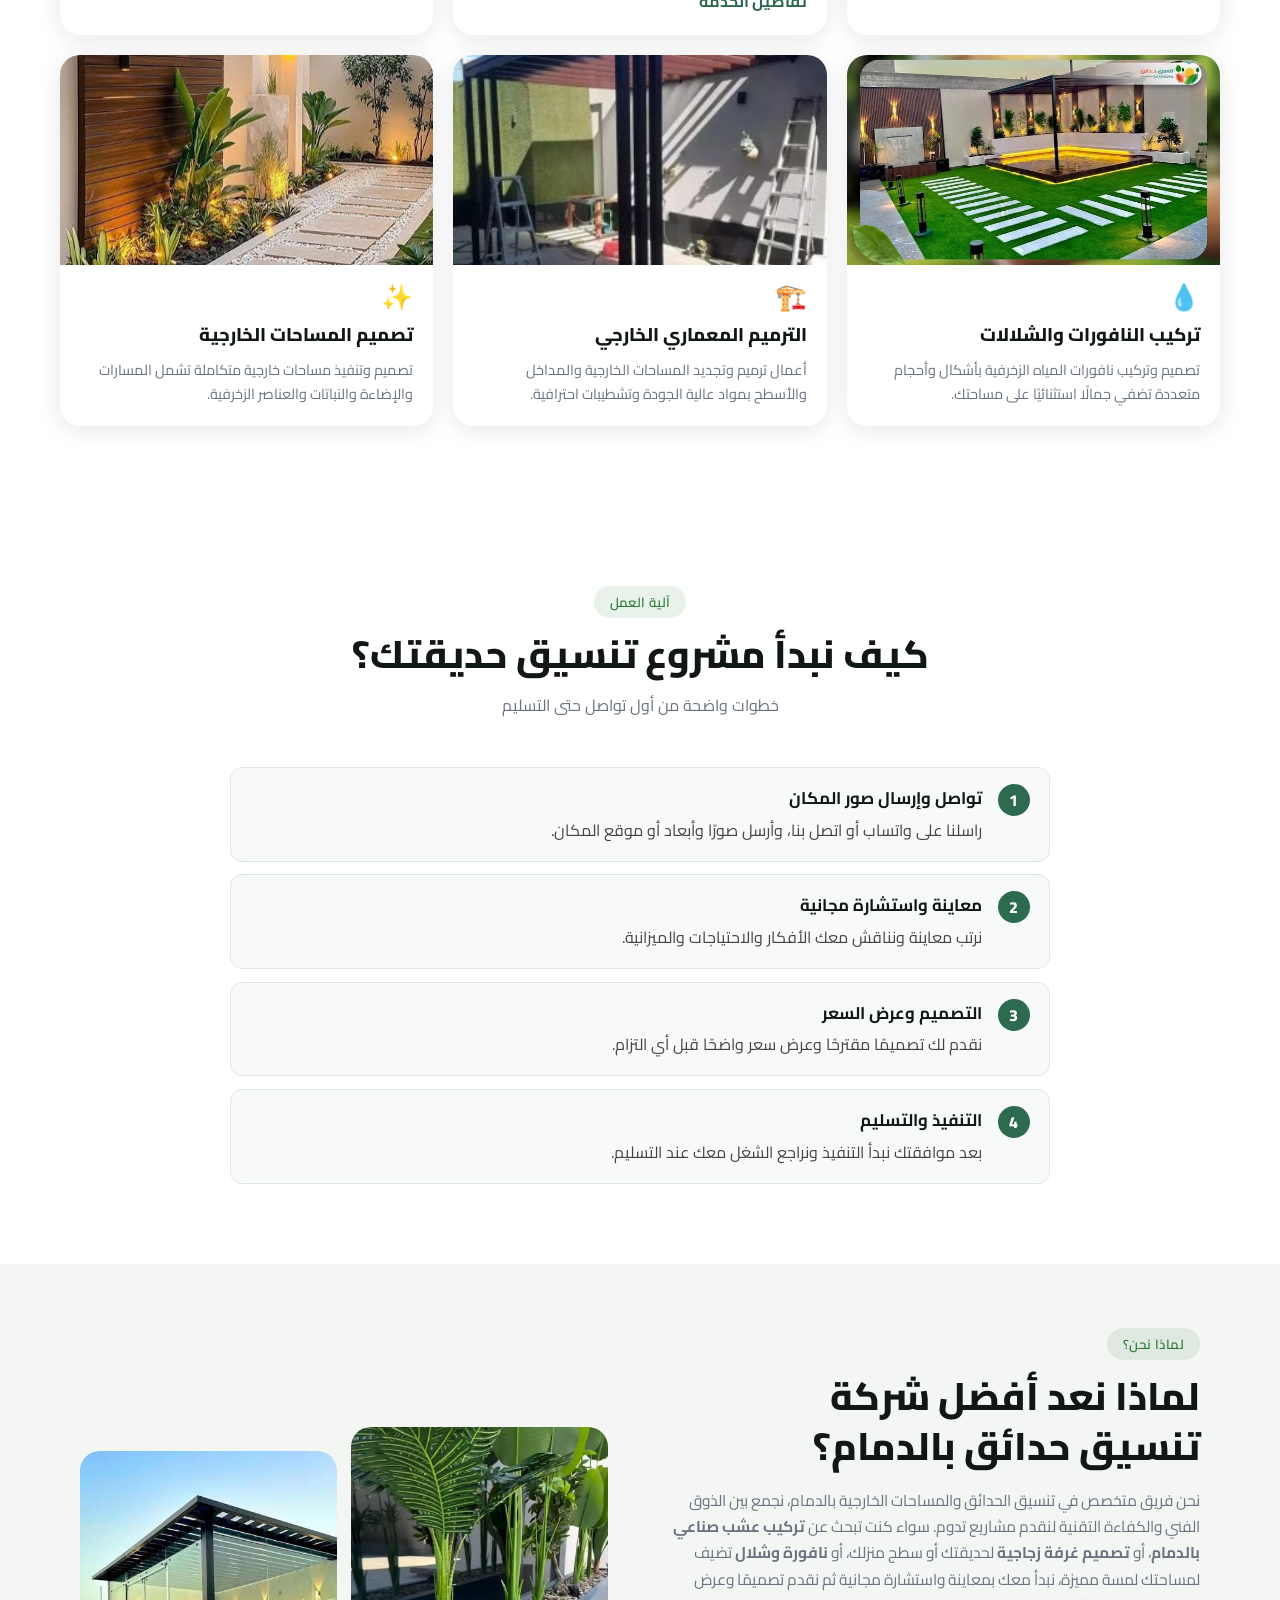
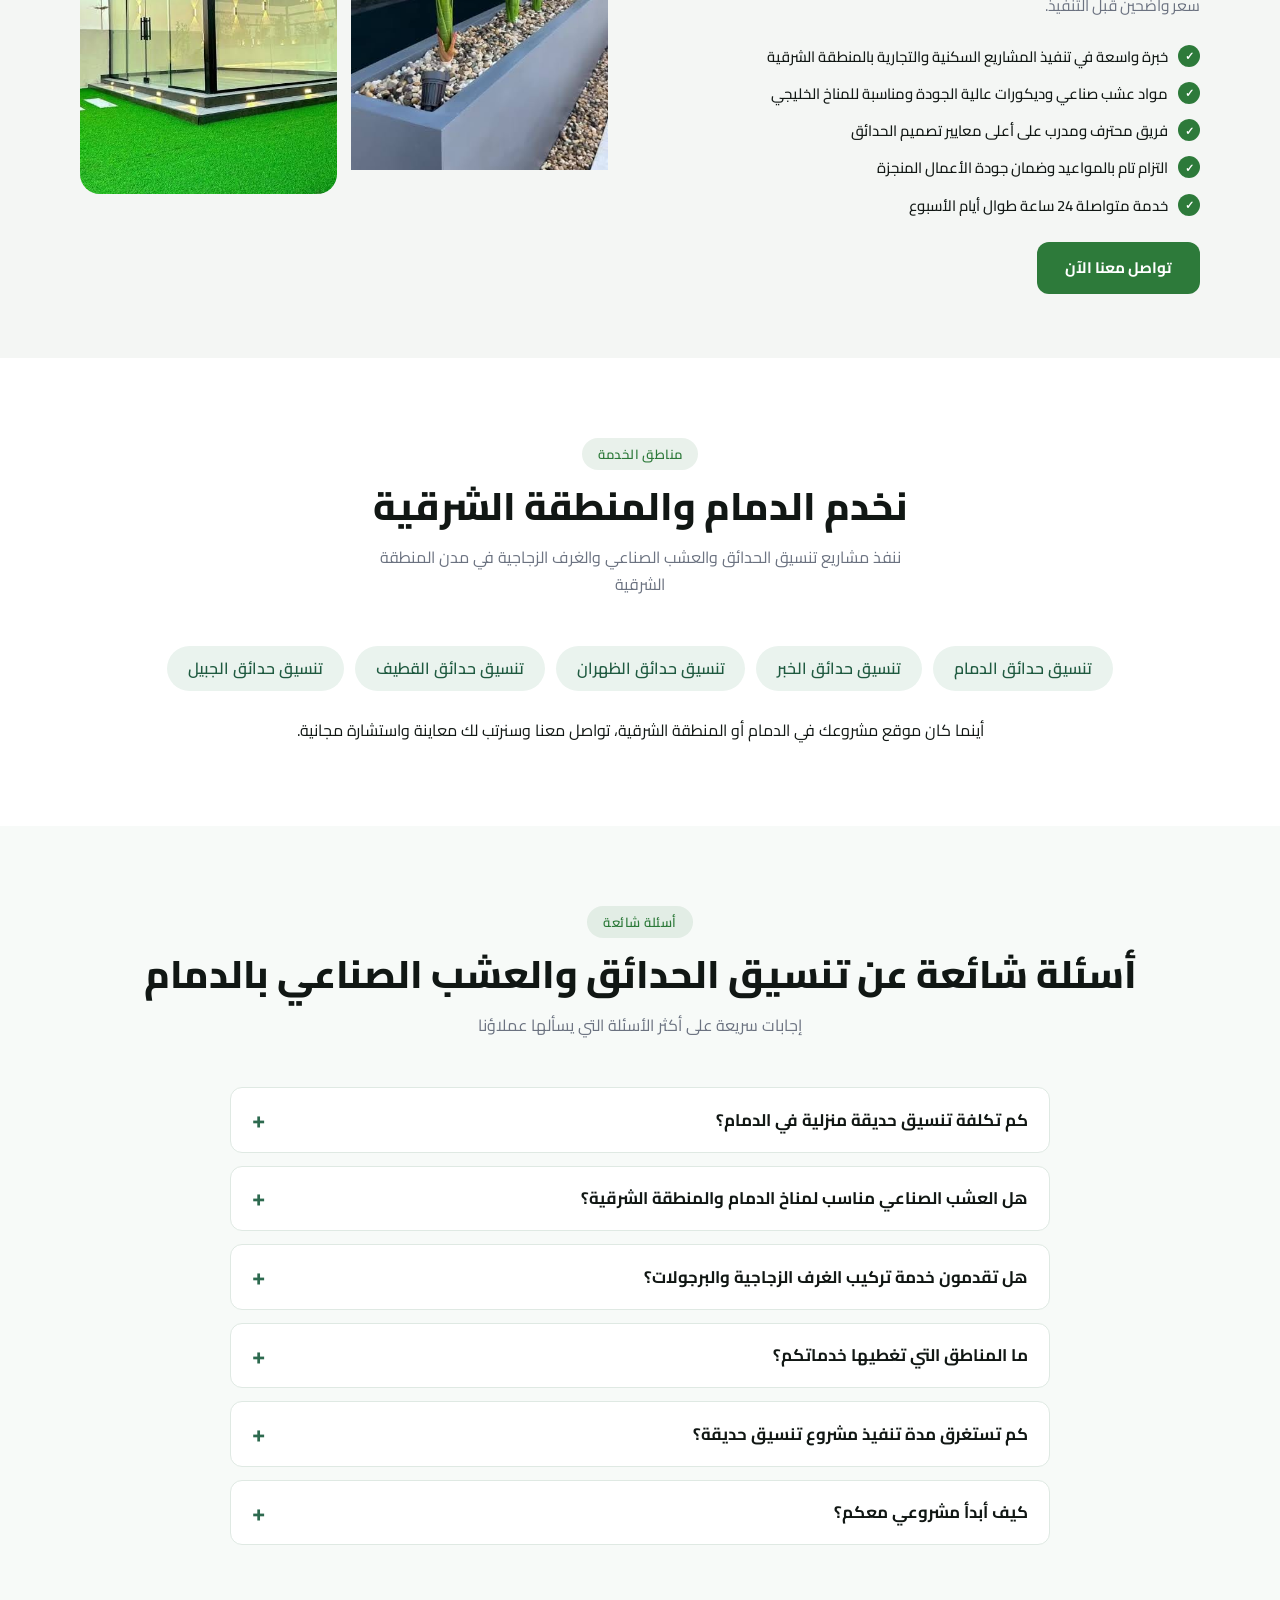
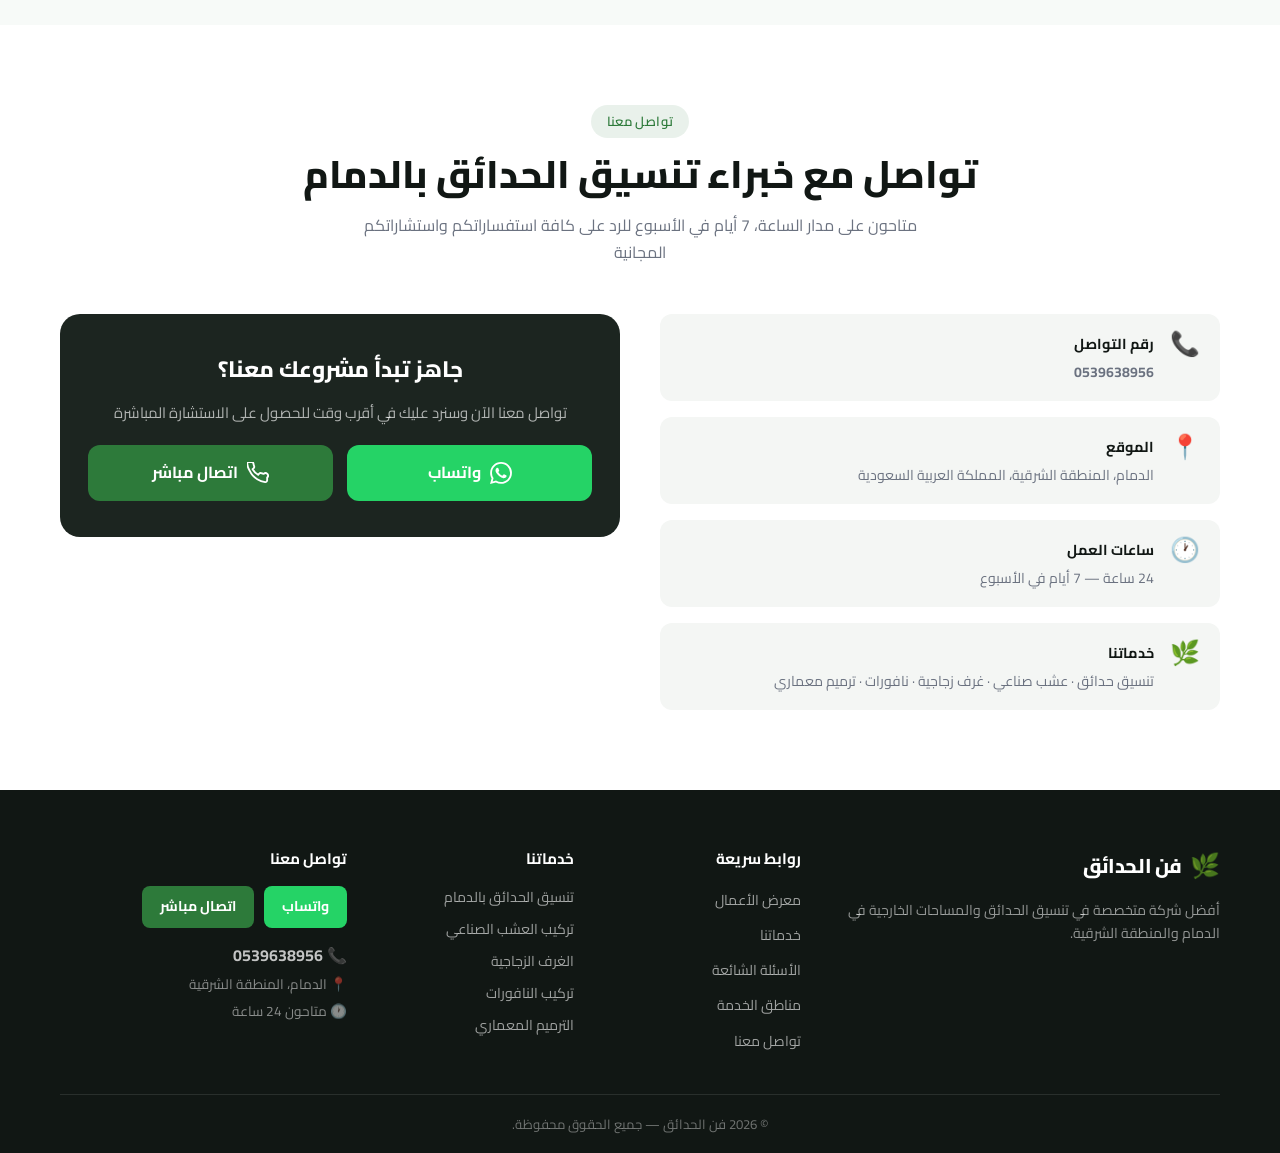
==== commit df74e4d1: "Update index.html" ====
--- a/index.html
+++ b/index.html
@@ -5,11 +5,14 @@
   <meta name="viewport" content="width=device-width, initial-scale=1.0" />
   <meta name="robots" content="index, follow, max-image-preview:large, max-snippet:-1" />
   <meta name="theme-color" content="#2d6a4f" />
-  
+
+  <!-- ⚠️ مهم جدًا: الصق هنا وسم التحقق من Google Search Console الخاص بك (الذي أضفته سابقًا) -->
+  <!-- <meta name="google-site-verification" content="الكود-الخاص-بك" /> -->
+
   <!-- SEO Primary Meta Tags -->
   <title>شركة تنسيق حدائق بالدمام — تصميم حدائق وعشب صناعي | فن الحدائق</title>
   <meta name="description" content="أفضل شركة تنسيق حدائق بالدمام والمنطقة الشرقية. توريد وتركيب عشب صناعي، تصميم غرف زجاجية، تركيب نافورات، وترميم معماري خارجي بأعلى جودة." />
-<link rel="canonical" href="https://www.fan-alhadaeq.com/" />
+  <link rel="canonical" href="https://www.fan-alhadaeq.com/" />
   <link rel="alternate" hreflang="ar-SA" href="https://www.fan-alhadaeq.com/" />
   <link rel="alternate" hreflang="x-default" href="https://www.fan-alhadaeq.com/" />
   <!-- Favicon -->
@@ -40,190 +43,98 @@
 
   <!-- Structured Data (JSON-LD) -->
   <script type="application/ld+json">
-{
-  "@context": "https://schema.org",
-  "@type": "LandscapeContractor",
-  "@id": "https://www.fan-alhadaeq.com/#business",
-  "name": "فن الحدائق",
-  "alternateName": "فن الحدائق — تنسيق حدائق الدمام",
-  "description": "شركة تنسيق حدائق بالدمام والمنطقة الشرقية: توريد وتركيب عشب صناعي، غرف زجاجية، نافورات، وترميم معماري خارجي.",
-  "url": "https://www.fan-alhadaeq.com/",
-  "image": "https://www.fan-alhadaeq.com/images/garden-5.jpg",
-  "logo": "https://www.fan-alhadaeq.com/images/garden-5.jpg",
-  "telephone": "+966539638956",
-  "priceRange": "$$",
-  "address": {
-    "@type": "PostalAddress",
-    "addressLocality": "الدمام",
-    "addressRegion": "المنطقة الشرقية",
-    "addressCountry": "SA"
-  },
-  "geo": {
-    "@type": "GeoCoordinates",
-    "latitude": 26.4344,
-    "longitude": 50.1033
-  },
-  "areaServed": [
-    {
-      "@type": "City",
-      "name": "الدمام"
+  {
+    "@context": "https://schema.org",
+    "@type": "LandscapeContractor",
+    "@id": "https://www.fan-alhadaeq.com/#business",
+    "name": "فن الحدائق",
+    "alternateName": "فن الحدائق — تنسيق حدائق الدمام",
+    "description": "شركة تنسيق حدائق بالدمام والمنطقة الشرقية: توريد وتركيب عشب صناعي، غرف زجاجية، نافورات، وترميم معماري خارجي.",
+    "url": "https://www.fan-alhadaeq.com/",
+    "image": "https://www.fan-alhadaeq.com/images/garden-5.jpg",
+    "logo": "https://www.fan-alhadaeq.com/images/garden-5.jpg",
+    "telephone": "+966539638956",
+    "priceRange": "$$",
+    "address": {
+      "@type": "PostalAddress",
+      "addressLocality": "الدمام",
+      "addressRegion": "المنطقة الشرقية",
+      "addressCountry": "SA"
     },
-    {
-      "@type": "City",
-      "name": "الخبر"
+    "geo": {
+      "@type": "GeoCoordinates",
+      "latitude": 26.4344,
+      "longitude": 50.1033
     },
-    {
-      "@type": "City",
-      "name": "الظهران"
+    "areaServed": [
+      { "@type": "City", "name": "الدمام" },
+      { "@type": "City", "name": "الخبر" },
+      { "@type": "City", "name": "الظهران" },
+      { "@type": "City", "name": "القطيف" },
+      { "@type": "City", "name": "الجبيل" },
+      { "@type": "AdministrativeArea", "name": "المنطقة الشرقية" }
+    ],
+    "openingHoursSpecification": {
+      "@type": "OpeningHoursSpecification",
+      "dayOfWeek": ["Monday","Tuesday","Wednesday","Thursday","Friday","Saturday","Sunday"],
+      "opens": "00:00",
+      "closes": "23:59"
     },
-    {
-      "@type": "City",
-      "name": "القطيف"
-    },
-    {
-      "@type": "City",
-      "name": "الجبيل"
-    },
-    {
-      "@type": "AdministrativeArea",
-      "name": "المنطقة الشرقية"
+    "hasOfferCatalog": {
+      "@type": "OfferCatalog",
+      "name": "خدمات تنسيق الحدائق والمساحات الخارجية",
+      "itemListElement": [
+        { "@type": "Offer", "itemOffered": { "@type": "Service", "name": "تنسيق الحدائق", "description": "تصميم وتنفيذ الحدائق المنزلية والتجارية بالدمام والمنطقة الشرقية", "areaServed": "الدمام" } },
+        { "@type": "Offer", "itemOffered": { "@type": "Service", "name": "تركيب العشب الصناعي", "description": "توريد وتركيب العشب الصناعي بالدمام والمنطقة الشرقية", "url": "https://www.fan-alhadaeq.com/artificial-grass-dammam/", "areaServed": "الدمام" } },
+        { "@type": "Offer", "itemOffered": { "@type": "Service", "name": "تصميم الغرف الزجاجية", "description": "تصميم وتنفيذ الغرف الزجاجية بالدمام والمنطقة الشرقية", "areaServed": "الدمام" } },
+        { "@type": "Offer", "itemOffered": { "@type": "Service", "name": "تركيب النافورات والشلالات", "description": "تصميم وتركيب النافورات والشلالات بالدمام والمنطقة الشرقية", "areaServed": "الدمام" } },
+        { "@type": "Offer", "itemOffered": { "@type": "Service", "name": "الترميم المعماري الخارجي", "description": "أعمال الترميم المعماري الخارجي بالدمام والمنطقة الشرقية", "areaServed": "الدمام" } },
+        { "@type": "Offer", "itemOffered": { "@type": "Service", "name": "تصميم المساحات الخارجية", "description": "تنسيق وتصميم المساحات الخارجية بالدمام والمنطقة الشرقية", "areaServed": "الدمام" } }
+      ]
     }
-  ],
-  "openingHoursSpecification": {
-    "@type": "OpeningHoursSpecification",
-    "dayOfWeek": [
-      "Monday",
-      "Tuesday",
-      "Wednesday",
-      "Thursday",
-      "Friday",
-      "Saturday",
-      "Sunday"
-    ],
-    "opens": "00:00",
-    "closes": "23:59"
-  },
-  "hasOfferCatalog": {
-    "@type": "OfferCatalog",
-    "name": "خدمات تنسيق الحدائق والمساحات الخارجية",
-    "itemListElement": [
+  }
+  </script>
+  <script type="application/ld+json">
+  {
+    "@context": "https://schema.org",
+    "@type": "FAQPage",
+    "mainEntity": [
       {
-        "@type": "Offer",
-        "itemOffered": {
-          "@type": "Service",
-          "name": "تنسيق الحدائق",
-          "description": "تصميم وتنفيذ الحدائق المنزلية والتجارية بالدمام والمنطقة الشرقية",
-          "areaServed": "الدمام"
-        }
+        "@type": "Question",
+        "name": "كم تكلفة تنسيق حديقة منزلية في الدمام؟",
+        "acceptedAnswer": { "@type": "Answer", "text": "تختلف التكلفة حسب مساحة الحديقة ونوع العشب (صناعي أو طبيعي) وعدد العناصر المطلوبة مثل الإضاءة والنافورات والبرجولات والممرات. نوفر معاينة واستشارة مجانية ثم نقدم لك عرض سعر واضح حسب احتياجات مشروعك، تواصل معنا عبر واتساب لتحصل عليه." }
       },
       {
-        "@type": "Offer",
-        "itemOffered": {
-          "@type": "Service",
-          "name": "تركيب العشب الصناعي",
-          "description": "توريد وتركيب العشب الصناعي بالدمام والمنطقة الشرقية",
-          "areaServed": "الدمام"
-        }
+        "@type": "Question",
+        "name": "هل العشب الصناعي مناسب لمناخ الدمام والمنطقة الشرقية؟",
+        "acceptedAnswer": { "@type": "Answer", "text": "نعم، العشب الصناعي من الخيارات العملية في المنطقة الشرقية لأنه لا يحتاج ري ولا قص، ويتحمل الحرارة العالية عند اختيار نوع مقاوم للأشعة فوق البنفسجية وتركيبه على أساس مستوٍ مع تصريف جيد للمياه. نساعدك في اختيار الارتفاع والكثافة المناسبين لمساحتك." }
       },
       {
-        "@type": "Offer",
-        "itemOffered": {
-          "@type": "Service",
-          "name": "تصميم الغرف الزجاجية",
-          "description": "تصميم وتنفيذ الغرف الزجاجية بالدمام والمنطقة الشرقية",
-          "areaServed": "الدمام"
-        }
+        "@type": "Question",
+        "name": "هل تقدمون خدمة تركيب الغرف الزجاجية والبرجولات؟",
+        "acceptedAnswer": { "@type": "Answer", "text": "نعم، نصمم وننفذ الغرف الزجاجية للحدائق والأسطح بإطارات متينة وزجاج مناسب وأسقف عازلة مثل ساندوتش بنل، كما ننفذ البرجولات الخشبية والمعدنية ضمن مشاريع تنسيق المساحات الخارجية." }
       },
       {
-        "@type": "Offer",
-        "itemOffered": {
-          "@type": "Service",
-          "name": "تركيب النافورات والشلالات",
-          "description": "تصميم وتركيب النافورات والشلالات بالدمام والمنطقة الشرقية",
-          "areaServed": "الدمام"
-        }
+        "@type": "Question",
+        "name": "ما المناطق التي تغطيها خدماتكم؟",
+        "acceptedAnswer": { "@type": "Answer", "text": "نخدم الدمام والمنطقة الشرقية، ومنها الخبر والظهران والقطيف والجبيل. تواصل معنا لتأكيد إمكانية الوصول إلى موقعك وتحديد موعد المعاينة." }
       },
       {
-        "@type": "Offer",
-        "itemOffered": {
-          "@type": "Service",
-          "name": "الترميم المعماري الخارجي",
-          "description": "أعمال الترميم المعماري الخارجي بالدمام والمنطقة الشرقية",
-          "areaServed": "الدمام"
-        }
+        "@type": "Question",
+        "name": "كم تستغرق مدة تنفيذ مشروع تنسيق حديقة؟",
+        "acceptedAnswer": { "@type": "Answer", "text": "تعتمد المدة على حجم المشروع ونوع الأعمال؛ فتركيب العشب الصناعي لمساحة سكنية عادية قد يُنجز في أيام قليلة، بينما تحتاج المشاريع المتكاملة التي تشمل غرفًا زجاجية ونافورات وإضاءة إلى وقت أطول. نحدد لك جدولًا زمنيًا واضحًا قبل البدء ونلتزم بالمواعيد." }
       },
       {
-        "@type": "Offer",
-        "itemOffered": {
-          "@type": "Service",
-          "name": "تصميم المساحات الخارجية",
-          "description": "تنسيق وتصميم المساحات الخارجية بالدمام والمنطقة الشرقية",
-          "areaServed": "الدمام"
-        }
+        "@type": "Question",
+        "name": "كيف أبدأ مشروعي معكم؟",
+        "acceptedAnswer": { "@type": "Answer", "text": "الخطوات بسيطة: تواصل معنا عبر واتساب أو الاتصال المباشر، وأرسل صورًا أو موقع المكان، ثم نرتب معاينة واستشارة مجانية، ونقدم لك التصميم وعرض السعر، وبعد موافقتك نبدأ التنفيذ." }
       }
     ]
   }
-}
   </script>
-  <script type="application/ld+json">
-{
-  "@context": "https://schema.org",
-  "@type": "FAQPage",
-  "mainEntity": [
-    {
-      "@type": "Question",
-      "name": "كم تكلفة تنسيق حديقة منزلية في الدمام؟",
-      "acceptedAnswer": {
-        "@type": "Answer",
-        "text": "تختلف التكلفة حسب مساحة الحديقة ونوع العشب (صناعي أو طبيعي) وعدد العناصر المطلوبة مثل الإضاءة والنافورات والبرجولات والممرات. نوفر معاينة واستشارة مجانية ثم نقدم لك عرض سعر واضح حسب احتياجات مشروعك، تواصل معنا عبر واتساب لتحصل عليه."
-      }
-    },
-    {
-      "@type": "Question",
-      "name": "هل العشب الصناعي مناسب لمناخ الدمام والمنطقة الشرقية؟",
-      "acceptedAnswer": {
-        "@type": "Answer",
-        "text": "نعم، العشب الصناعي من الخيارات العملية في المنطقة الشرقية لأنه لا يحتاج ري ولا قص، ويتحمل الحرارة العالية عند اختيار نوع مقاوم للأشعة فوق البنفسجية وتركيبه على أساس مستوٍ مع تصريف جيد للمياه. نساعدك في اختيار الارتفاع والكثافة المناسبين لمساحتك."
-      }
-    },
-    {
-      "@type": "Question",
-      "name": "هل تقدمون خدمة تركيب الغرف الزجاجية والبرجولات؟",
-      "acceptedAnswer": {
-        "@type": "Answer",
-        "text": "نعم، نصمم وننفذ الغرف الزجاجية للحدائق والأسطح بإطارات متينة وزجاج مناسب وأسقف عازلة مثل ساندوتش بنل، كما ننفذ البرجولات الخشبية والمعدنية ضمن مشاريع تنسيق المساحات الخارجية."
-      }
-    },
-    {
-      "@type": "Question",
-      "name": "ما المناطق التي تغطيها خدماتكم؟",
-      "acceptedAnswer": {
-        "@type": "Answer",
-        "text": "نخدم الدمام والمنطقة الشرقية، ومنها الخبر والظهران والقطيف والجبيل. تواصل معنا لتأكيد إمكانية الوصول إلى موقعك وتحديد موعد المعاينة."
-      }
-    },
-    {
-      "@type": "Question",
-      "name": "كم تستغرق مدة تنفيذ مشروع تنسيق حديقة؟",
-      "acceptedAnswer": {
-        "@type": "Answer",
-        "text": "تعتمد المدة على حجم المشروع ونوع الأعمال؛ فتركيب العشب الصناعي لمساحة سكنية عادية قد يُنجز في أيام قليلة، بينما تحتاج المشاريع المتكاملة التي تشمل غرفًا زجاجية ونافورات وإضاءة إلى وقت أطول. نحدد لك جدولًا زمنيًا واضحًا قبل البدء ونلتزم بالمواعيد."
-      }
-    },
-    {
-      "@type": "Question",
-      "name": "كيف أبدأ مشروعي معكم؟",
-      "acceptedAnswer": {
-        "@type": "Answer",
-        "text": "الخطوات بسيطة: تواصل معنا عبر واتساب أو الاتصال المباشر، وأرسل صورًا أو موقع المكان، ثم نرتب معاينة واستشارة مجانية، ونقدم لك التصميم وعرض السعر، وبعد موافقتك نبدأ التنفيذ."
-      }
-    }
-  ]
-}
-  </script>
 
   <style>
-    /* أنماط الأقسام المضافة (الأسئلة الشائعة + مناطق الخدمة) */
+    /* أنماط الأقسام المضافة (الأسئلة الشائعة + مناطق الخدمة + خطوات العمل) */
     .faq-section{background:#f7faf8}
     .faq-list{max-width:820px;margin:2rem auto 0;display:grid;gap:.8rem}
     .faq-item{background:#fff;border:1px solid #dfe9e3;border-radius:12px;overflow:hidden}
@@ -235,9 +146,30 @@
     .areas-section .areas-list{display:flex;flex-wrap:wrap;justify-content:center;gap:.7rem;margin:1.5rem 0 0;padding:0;list-style:none}
     .areas-section .areas-list li{background:#eaf3ee;color:#1f5a40;border-radius:999px;padding:.55rem 1.3rem;font-weight:600}
     .areas-note{text-align:center;max-width:760px;margin:1.5rem auto 0;line-height:1.9}
+
+    .process-section{background:#fff}
+    .process-list{max-width:820px;margin:2rem auto 0;padding:0;list-style:none;display:grid;gap:.8rem;counter-reset:p}
+    .process-list li{counter-increment:p;display:flex;gap:1rem;align-items:flex-start;background:#f7faf8;border:1px solid #dfe9e3;border-radius:12px;padding:1rem 1.2rem}
+    .process-list li::before{content:counter(p);flex-shrink:0;width:2rem;height:2rem;border-radius:50%;background:#2d6a4f;color:#fff;font-weight:800;display:grid;place-items:center;line-height:1}
+    .process-list h3{margin:0 0 .2rem;font-size:1.05rem}
+    .process-list p{margin:0;line-height:1.8;color:#444}
+
+    .service-more{display:inline-block;margin-top:.4rem;font-weight:700;color:#2d6a4f}
+    .service-title-link{color:inherit;text-decoration:none}
+    .service-title-link:hover{text-decoration:underline}
+    .phone-text{direction:ltr;unicode-bidi:embed;display:inline-block;font-weight:700}
+    .phone-text a{color:inherit;text-decoration:none}
+    .svg-sprite{position:absolute;width:0;height:0;overflow:hidden}
   </style>
 </head>
 <body>
+
+  <!-- أيقونات مشتركة (تقلل حجم الصفحة) -->
+  <svg class="svg-sprite" aria-hidden="true" focusable="false">
+    <symbol id="i-wa" viewBox="0 0 24 24"><path fill="currentColor" d="M17.472 14.382c-.297-.149-1.758-.867-2.03-.967-.273-.099-.471-.148-.67.15-.197.297-.767.966-.94 1.164-.173.199-.347.223-.644.075-.297-.15-1.255-.463-2.39-1.475-.883-.788-1.48-1.761-1.653-2.059-.173-.297-.018-.458.13-.606.134-.133.298-.347.446-.52.149-.174.198-.298.298-.497.099-.198.05-.371-.025-.52-.075-.149-.669-1.612-.916-2.207-.242-.579-.487-.5-.669-.51-.173-.008-.371-.01-.57-.01-.198 0-.52.074-.792.372-.272.297-1.04 1.016-1.04 2.479 0 1.462 1.065 2.875 1.213 3.074.149.198 2.096 3.2 5.077 4.487.709.306 1.262.489 1.694.625.712.227 1.36.195 1.871.118.571-.085 1.758-.719 2.006-1.413.248-.694.248-1.289.173-1.413-.074-.124-.272-.198-.57-.347m-5.421 7.403h-.004a9.87 9.87 0 01-5.031-1.378l-.361-.214-3.741.982.998-3.648-.235-.374a9.86 9.86 0 01-1.51-5.26c.001-5.45 4.436-9.884 9.888-9.884 2.64 0 5.122 1.03 6.988 2.898a9.825 9.825 0 012.893 6.994c-.003 5.45-4.437 9.884-9.885 9.884m8.413-18.297A11.815 11.815 0 0012.05 0C5.495 0 .16 5.335.157 11.892c0 2.096.547 4.142 1.588 5.945L.057 24l6.305-1.654a11.882 11.882 0 005.683 1.448h.005c6.554 0 11.89-5.335 11.893-11.893a11.821 11.821 0 00-3.48-8.413z"/></symbol>
+    <symbol id="i-call" viewBox="0 0 24 24"><path fill="none" stroke="currentColor" stroke-width="2" d="M22 16.92v3a2 2 0 01-2.18 2 19.79 19.79 0 01-8.63-3.07A19.5 19.5 0 013.07 9.8 19.79 19.79 0 01.1 1.22 2 2 0 012.07 0h3a2 2 0 012 1.72 12.84 12.84 0 00.7 2.81 2 2 0 01-.45 2.11L6.09 7.91a16 16 0 006 6l1.27-1.27a2 2 0 012.11-.45 12.84 12.84 0 002.81.7A2 2 0 0122 16.92z"/></symbol>
+    <symbol id="i-zoom" viewBox="0 0 24 24"><g fill="none" stroke="currentColor" stroke-width="2"><circle cx="11" cy="11" r="8"/><path d="m21 21-4.35-4.35"/><path d="M11 8v6M8 11h6"/></g></symbol>
+  </svg>
 
   <!-- ===== NAVBAR ===== -->
   <header class="navbar" id="navbar">
@@ -246,7 +178,7 @@
         <span class="logo-icon">🌿</span>
         <span class="logo-text">فن الحدائق</span>
       </a>
-      <nav class="nav-links" id="navLinks">
+      <nav class="nav-links" id="navLinks" aria-label="القائمة الرئيسية">
         <a href="#gallery">معرض الأعمال</a>
         <a href="#services">خدماتنا</a>
         <a href="#faq">الأسئلة الشائعة</a>
@@ -254,11 +186,11 @@
       </nav>
       <div class="nav-cta">
         <a href="https://wa.me/966539638956" class="btn-whatsapp-nav" target="_blank" rel="noopener" aria-label="تواصل معنا عبر واتساب">
-          <svg width="18" height="18" viewBox="0 0 24 24" fill="currentColor"><path d="M17.472 14.382c-.297-.149-1.758-.867-2.03-.967-.273-.099-.471-.148-.67.15-.197.297-.767.966-.94 1.164-.173.199-.347.223-.644.075-.297-.15-1.255-.463-2.39-1.475-.883-.788-1.48-1.761-1.653-2.059-.173-.297-.018-.458.13-.606.134-.133.298-.347.446-.52.149-.174.198-.298.298-.497.099-.198.05-.371-.025-.52-.075-.149-.669-1.612-.916-2.207-.242-.579-.487-.5-.669-.51-.173-.008-.371-.01-.57-.01-.198 0-.52.074-.792.372-.272.297-1.04 1.016-1.04 2.479 0 1.462 1.065 2.875 1.213 3.074.149.198 2.096 3.2 5.077 4.487.709.306 1.262.489 1.694.625.712.227 1.36.195 1.871.118.571-.085 1.758-.719 2.006-1.413.248-.694.248-1.289.173-1.413-.074-.124-.272-.198-.57-.347m-5.421 7.403h-.004a9.87 9.87 0 01-5.031-1.378l-.361-.214-3.741.982.998-3.648-.235-.374a9.86 9.86 0 01-1.51-5.26c.001-5.45 4.436-9.884 9.888-9.884 2.64 0 5.122 1.03 6.988 2.898a9.825 9.825 0 012.893 6.994c-.003 5.45-4.437 9.884-9.885 9.884m8.413-18.297A11.815 11.815 0 0012.05 0C5.495 0 .16 5.335.157 11.892c0 2.096.547 4.142 1.588 5.945L.057 24l6.305-1.654a11.882 11.882 0 005.683 1.448h.005c6.554 0 11.89-5.335 11.893-11.893a11.821 11.821 0 00-3.48-8.413z"/></svg>
+          <svg width="18" height="18" aria-hidden="true"><use href="#i-wa"/></svg>
           واتساب
         </a>
         <a href="tel:+966539638956" class="btn-call-nav" aria-label="اتصل بنا مباشرة">
-          <svg width="18" height="18" viewBox="0 0 24 24" fill="none" stroke="currentColor" stroke-width="2"><path d="M22 16.92v3a2 2 0 01-2.18 2 19.79 19.79 0 01-8.63-3.07A19.5 19.5 0 013.07 9.8 19.79 19.79 0 01.1 1.22 2 2 0 012.07 0h3a2 2 0 012 1.72 12.84 12.84 0 00.7 2.81 2 2 0 01-.45 2.11L6.09 7.91a16 16 0 006 6l1.27-1.27a2 2 0 012.11-.45 12.84 12.84 0 002.81.7A2 2 0 0122 16.92z"/></svg>
+          <svg width="18" height="18" aria-hidden="true"><use href="#i-call"/></svg>
           اتصال مباشر
         </a>
       </div>
@@ -273,9 +205,7 @@
       <a href="#faq" class="mobile-link">الأسئلة الشائعة</a>
       <a href="#contact" class="mobile-link">تواصل معنا</a>
       <div class="mobile-cta-group">
-        <a href="https://wa.me/966539638956" class="btn-whatsapp" target="_blank" rel="noopener">
-          واتساب
-        </a>
+        <a href="https://wa.me/966539638956" class="btn-whatsapp" target="_blank" rel="noopener">واتساب</a>
         <a href="tel:+966539638956" class="btn-call">اتصال مباشر</a>
       </div>
     </div>
@@ -293,7 +223,6 @@
     <div class="hero-overlay"></div>
     <div class="hero-content">
       <p class="hero-subtitle">متخصصون في تنسيق الحدائق بالدمام والمنطقة الشرقية</p>
-      <!-- H1 محسن للكلمة المفتاحية الأساسية -->
       <h1 class="hero-title">أفضل شركة تنسيق حدائق بالدمام<br>تحويل مساحتك لبيئة خضراء</h1>
       <p class="hero-desc">عشب صناعي · غرف زجاجية · نافورات مياه · ترميم معماري</p>
       <div class="hero-btns">
@@ -310,6 +239,7 @@
   </section>
 
   <!-- ===== STATS BAR ===== -->
+  <!-- تنبيه: تأكد أن الأرقام التالية حقيقية قبل نشرها -->
   <section class="stats-bar">
     <div class="stats-container">
       <div class="stat-item">
@@ -339,7 +269,6 @@
     <div class="section-container">
       <div class="section-header">
         <span class="section-tag">معرض الأعمال</span>
-        <!-- H2 محسن للكلمات المفتاحية -->
         <h2 class="section-title">مشاريع تنسيق الحدائق المنجزة بالدمام</h2>
         <p class="section-desc">نماذج حقيقية من أعمالنا في الدمام والمنطقة الشرقية</p>
       </div>
@@ -359,48 +288,40 @@
 
         <div class="gallery-item" data-category="glass">
           <div class="gallery-img-wrap">
-            <img src="images/glass-room-1.jpg" alt="تصميم غرفة زجاجية مضاءة بإضاءة ذهبية بالدمام" loading="lazy" />
+            <img src="images/glass-room-1.jpg" alt="تصميم غرفة زجاجية مضاءة بإضاءة ذهبية بالدمام" loading="lazy" decoding="async" />
             <div class="gallery-overlay">
               <span class="gallery-cat">غرف زجاجية</span>
-              <button class="gallery-zoom" aria-label="تكبير الصورة">
-                <svg width="22" height="22" viewBox="0 0 24 24" fill="none" stroke="currentColor" stroke-width="2"><circle cx="11" cy="11" r="8"/><path d="m21 21-4.35-4.35"/><path d="M11 8v6M8 11h6"/></svg>
-              </button>
+              <button class="gallery-zoom" aria-label="تكبير الصورة"><svg width="22" height="22" aria-hidden="true"><use href="#i-zoom"/></svg></button>
             </div>
           </div>
         </div>
 
         <div class="gallery-item" data-category="glass">
           <div class="gallery-img-wrap">
-            <img src="images/glass-room-2.jpg" alt="تركيب غرفة زجاجية شفافة بإطار أسود فوق عشب صناعي" loading="lazy" />
+            <img src="images/glass-room-2.jpg" alt="تركيب غرفة زجاجية شفافة بإطار أسود فوق عشب صناعي" loading="lazy" decoding="async" />
             <div class="gallery-overlay">
               <span class="gallery-cat">غرف زجاجية</span>
-              <button class="gallery-zoom" aria-label="تكبير الصورة">
-                <svg width="22" height="22" viewBox="0 0 24 24" fill="none" stroke="currentColor" stroke-width="2"><circle cx="11" cy="11" r="8"/><path d="m21 21-4.35-4.35"/><path d="M11 8v6M8 11h6"/></svg>
-              </button>
+              <button class="gallery-zoom" aria-label="تكبير الصورة"><svg width="22" height="22" aria-hidden="true"><use href="#i-zoom"/></svg></button>
             </div>
           </div>
         </div>
 
         <div class="gallery-item" data-category="glass">
           <div class="gallery-img-wrap">
-            <img src="images/glass-room-3.jpg" alt="غرفة زجاجية على السطح مع سقف ساندوتش بنل الدمام" loading="lazy" />
+            <img src="images/glass-room-3.jpg" alt="غرفة زجاجية على السطح مع سقف ساندوتش بنل" loading="lazy" decoding="async" />
             <div class="gallery-overlay">
               <span class="gallery-cat">غرف زجاجية</span>
-              <button class="gallery-zoom" aria-label="تكبير الصورة">
-                <svg width="22" height="22" viewBox="0 0 24 24" fill="none" stroke="currentColor" stroke-width="2"><circle cx="11" cy="11" r="8"/><path d="m21 21-4.35-4.35"/><path d="M11 8v6M8 11h6"/></svg>
-              </button>
+              <button class="gallery-zoom" aria-label="تكبير الصورة"><svg width="22" height="22" aria-hidden="true"><use href="#i-zoom"/></svg></button>
             </div>
           </div>
         </div>
 
         <div class="gallery-item" data-category="glass">
           <div class="gallery-img-wrap">
-            <img src="images/glass-room-4.jpg" alt="مشروع غرفة مع برجولة خشبية وعشب ليلي" loading="lazy" />
+            <img src="images/glass-room-4.jpg" alt="مشروع غرفة مع برجولة خشبية وعشب ليلي" loading="lazy" decoding="async" />
             <div class="gallery-overlay">
               <span class="gallery-cat">غرف زجاجية</span>
-              <button class="gallery-zoom" aria-label="تكبير الصورة">
-                <svg width="22" height="22" viewBox="0 0 24 24" fill="none" stroke="currentColor" stroke-width="2"><circle cx="11" cy="11" r="8"/><path d="m21 21-4.35-4.35"/><path d="M11 8v6M8 11h6"/></svg>
-              </button>
+              <button class="gallery-zoom" aria-label="تكبير الصورة"><svg width="22" height="22" aria-hidden="true"><use href="#i-zoom"/></svg></button>
             </div>
           </div>
         </div>
@@ -408,72 +329,60 @@
         <!-- عشب صناعي -->
         <div class="gallery-item" data-category="grass">
           <div class="gallery-img-wrap">
-            <img src="images/grass-1.jpg" alt="لفة عشب صناعي عالي الجودة بالدمام" loading="lazy" />
+            <img src="images/grass-1.jpg" alt="لفة عشب صناعي عالي الجودة" loading="lazy" decoding="async" />
             <div class="gallery-overlay">
               <span class="gallery-cat">عشب صناعي</span>
-              <button class="gallery-zoom" aria-label="تكبير الصورة">
-                <svg width="22" height="22" viewBox="0 0 24 24" fill="none" stroke="currentColor" stroke-width="2"><circle cx="11" cy="11" r="8"/><path d="m21 21-4.35-4.35"/><path d="M11 8v6M8 11h6"/></svg>
-              </button>
+              <button class="gallery-zoom" aria-label="تكبير الصورة"><svg width="22" height="22" aria-hidden="true"><use href="#i-zoom"/></svg></button>
             </div>
           </div>
         </div>
 
         <div class="gallery-item" data-category="grass">
           <div class="gallery-img-wrap">
-            <img src="images/grass-2.jpg" alt="عينات عشب صناعي متعددة الارتفاعات" loading="lazy" />
+            <img src="images/grass-2.jpg" alt="عينات عشب صناعي متعددة الارتفاعات" loading="lazy" decoding="async" />
             <div class="gallery-overlay">
               <span class="gallery-cat">عشب صناعي</span>
-              <button class="gallery-zoom" aria-label="تكبير الصورة">
-                <svg width="22" height="22" viewBox="0 0 24 24" fill="none" stroke="currentColor" stroke-width="2"><circle cx="11" cy="11" r="8"/><path d="m21 21-4.35-4.35"/><path d="M11 8v6M8 11h6"/></svg>
-              </button>
+              <button class="gallery-zoom" aria-label="تكبير الصورة"><svg width="22" height="22" aria-hidden="true"><use href="#i-zoom"/></svg></button>
             </div>
           </div>
         </div>
 
         <div class="gallery-item" data-category="grass">
           <div class="gallery-img-wrap">
-            <img src="images/grass-3.jpg" alt="توريد لفة عشب صناعي كبيرة بالدمام" loading="lazy" />
+            <img src="images/grass-3.jpg" alt="توريد لفة عشب صناعي كبيرة" loading="lazy" decoding="async" />
             <div class="gallery-overlay">
               <span class="gallery-cat">عشب صناعي</span>
-              <button class="gallery-zoom" aria-label="تكبير الصورة">
-                <svg width="22" height="22" viewBox="0 0 24 24" fill="none" stroke="currentColor" stroke-width="2"><circle cx="11" cy="11" r="8"/><path d="m21 21-4.35-4.35"/><path d="M11 8v6M8 11h6"/></svg>
-              </button>
+              <button class="gallery-zoom" aria-label="تكبير الصورة"><svg width="22" height="22" aria-hidden="true"><use href="#i-zoom"/></svg></button>
             </div>
           </div>
         </div>
 
         <div class="gallery-item" data-category="grass">
           <div class="gallery-img-wrap">
-            <img src="images/grass-4.jpg" alt="تنسيق حديقة منزلية بعشب صناعي وبرجولة" loading="lazy" />
+            <img src="images/grass-4.jpg" alt="تنسيق حديقة منزلية بعشب صناعي وبرجولة" loading="lazy" decoding="async" />
             <div class="gallery-overlay">
               <span class="gallery-cat">عشب صناعي</span>
-              <button class="gallery-zoom" aria-label="تكبير الصورة">
-                <svg width="22" height="22" viewBox="0 0 24 24" fill="none" stroke="currentColor" stroke-width="2"><circle cx="11" cy="11" r="8"/><path d="m21 21-4.35-4.35"/><path d="M11 8v6M8 11h6"/></svg>
-              </button>
+              <button class="gallery-zoom" aria-label="تكبير الصورة"><svg width="22" height="22" aria-hidden="true"><use href="#i-zoom"/></svg></button>
             </div>
           </div>
         </div>
 
         <div class="gallery-item" data-category="grass">
           <div class="gallery-img-wrap">
-            <img src="images/grass-5.jpg" alt="تنسيق حديقة عشب صناعي مع مسارات بلاط بالدمام" loading="lazy" />
+            <img src="images/grass-5.jpg" alt="تنسيق حديقة عشب صناعي مع مسارات بلاط" loading="lazy" decoding="async" />
             <div class="gallery-overlay">
               <span class="gallery-cat">عشب صناعي</span>
-              <button class="gallery-zoom" aria-label="تكبير الصورة">
-                <svg width="22" height="22" viewBox="0 0 24 24" fill="none" stroke="currentColor" stroke-width="2"><circle cx="11" cy="11" r="8"/><path d="m21 21-4.35-4.35"/><path d="M11 8v6M8 11h6"/></svg>
-              </button>
+              <button class="gallery-zoom" aria-label="تكبير الصورة"><svg width="22" height="22" aria-hidden="true"><use href="#i-zoom"/></svg></button>
             </div>
           </div>
         </div>
 
         <div class="gallery-item" data-category="grass">
           <div class="gallery-img-wrap">
-            <img src="images/grass-6.jpg" alt="تركيب عشب صناعي حديقة مع جدران حجرية" loading="lazy" />
+            <img src="images/grass-6.jpg" alt="تركيب عشب صناعي حديقة مع جدران حجرية" loading="lazy" decoding="async" />
             <div class="gallery-overlay">
               <span class="gallery-cat">عشب صناعي</span>
-              <button class="gallery-zoom" aria-label="تكبير الصورة">
-                <svg width="22" height="22" viewBox="0 0 24 24" fill="none" stroke="currentColor" stroke-width="2"><circle cx="11" cy="11" r="8"/><path d="m21 21-4.35-4.35"/><path d="M11 8v6M8 11h6"/></svg>
-              </button>
+              <button class="gallery-zoom" aria-label="تكبير الصورة"><svg width="22" height="22" aria-hidden="true"><use href="#i-zoom"/></svg></button>
             </div>
           </div>
         </div>
@@ -481,96 +390,80 @@
         <!-- نافورات وتنسيق حدائق -->
         <div class="gallery-item" data-category="fountain">
           <div class="gallery-img-wrap">
-            <img src="images/fountain-1.jpg" alt="تصميم حديقة مع نافورة مياه وإضاءة ذهبية بالدمام" loading="lazy" />
+            <img src="images/fountain-1.jpg" alt="تصميم حديقة مع نافورة مياه وإضاءة ذهبية" loading="lazy" decoding="async" />
             <div class="gallery-overlay">
               <span class="gallery-cat">نافورات مياه</span>
-              <button class="gallery-zoom" aria-label="تكبير الصورة">
-                <svg width="22" height="22" viewBox="0 0 24 24" fill="none" stroke="currentColor" stroke-width="2"><circle cx="11" cy="11" r="8"/><path d="m21 21-4.35-4.35"/><path d="M11 8v6M8 11h6"/></svg>
-              </button>
+              <button class="gallery-zoom" aria-label="تكبير الصورة"><svg width="22" height="22" aria-hidden="true"><use href="#i-zoom"/></svg></button>
             </div>
           </div>
         </div>
 
         <div class="gallery-item" data-category="garden">
           <div class="gallery-img-wrap">
-            <img src="images/garden-2.jpg" alt="تركيب أحواض نباتات حديثة خارجية بالدمام" loading="lazy" />
+            <img src="images/garden-2.jpg" alt="تركيب أحواض نباتات حديثة خارجية" loading="lazy" decoding="async" />
             <div class="gallery-overlay">
               <span class="gallery-cat">تنسيق حدائق</span>
-              <button class="gallery-zoom" aria-label="تكبير الصورة">
-                <svg width="22" height="22" viewBox="0 0 24 24" fill="none" stroke="currentColor" stroke-width="2"><circle cx="11" cy="11" r="8"/><path d="m21 21-4.35-4.35"/><path d="M11 8v6M8 11h6"/></svg>
-              </button>
+              <button class="gallery-zoom" aria-label="تكبير الصورة"><svg width="22" height="22" aria-hidden="true"><use href="#i-zoom"/></svg></button>
             </div>
           </div>
         </div>
 
         <div class="gallery-item" data-category="garden">
           <div class="gallery-img-wrap">
-            <img src="images/garden-3.jpg" alt="تنسيق أحواض نباتات لممر داخلي" loading="lazy" />
+            <img src="images/garden-3.jpg" alt="تنسيق أحواض نباتات لممر داخلي" loading="lazy" decoding="async" />
             <div class="gallery-overlay">
               <span class="gallery-cat">تنسيق حدائق</span>
-              <button class="gallery-zoom" aria-label="تكبير الصورة">
-                <svg width="22" height="22" viewBox="0 0 24 24" fill="none" stroke="currentColor" stroke-width="2"><circle cx="11" cy="11" r="8"/><path d="m21 21-4.35-4.35"/><path d="M11 8v6M8 11h6"/></svg>
-              </button>
+              <button class="gallery-zoom" aria-label="تكبير الصورة"><svg width="22" height="22" aria-hidden="true"><use href="#i-zoom"/></svg></button>
             </div>
           </div>
         </div>
 
         <div class="gallery-item" data-category="garden">
           <div class="gallery-img-wrap">
-            <img src="images/garden-4.jpg" alt="تنسيق حديقة منزلية بالدمام مع زهور وبلاط" loading="lazy" />
+            <img src="images/garden-4.jpg" alt="تنسيق حديقة منزلية مع زهور وبلاط" loading="lazy" decoding="async" />
             <div class="gallery-overlay">
               <span class="gallery-cat">تنسيق حدائق</span>
-              <button class="gallery-zoom" aria-label="تكبير الصورة">
-                <svg width="22" height="22" viewBox="0 0 24 24" fill="none" stroke="currentColor" stroke-width="2"><circle cx="11" cy="11" r="8"/><path d="m21 21-4.35-4.35"/><path d="M11 8v6M8 11h6"/></svg>
-              </button>
+              <button class="gallery-zoom" aria-label="تكبير الصورة"><svg width="22" height="22" aria-hidden="true"><use href="#i-zoom"/></svg></button>
             </div>
           </div>
         </div>
 
         <div class="gallery-item" data-category="garden">
           <div class="gallery-img-wrap">
-            <img src="images/garden-5.jpg" alt="تنسيق حديقة منزلية بعشب وبرجولة بالدمام" loading="lazy" />
+            <img src="images/garden-5.jpg" alt="تنسيق حديقة منزلية بعشب وبرجولة" loading="lazy" decoding="async" />
             <div class="gallery-overlay">
               <span class="gallery-cat">تنسيق حدائق</span>
-              <button class="gallery-zoom" aria-label="تكبير الصورة">
-                <svg width="22" height="22" viewBox="0 0 24 24" fill="none" stroke="currentColor" stroke-width="2"><circle cx="11" cy="11" r="8"/><path d="m21 21-4.35-4.35"/><path d="M11 8v6M8 11h6"/></svg>
-              </button>
+              <button class="gallery-zoom" aria-label="تكبير الصورة"><svg width="22" height="22" aria-hidden="true"><use href="#i-zoom"/></svg></button>
             </div>
           </div>
         </div>
 
         <div class="gallery-item" data-category="garden">
           <div class="gallery-img-wrap">
-            <img src="images/garden-6.jpg" alt="مسار حديقة مع إضاءة وأشجار ونباتات بالدمام" loading="lazy" />
+            <img src="images/garden-6.jpg" alt="مسار حديقة مع إضاءة وأشجار ونباتات" loading="lazy" decoding="async" />
             <div class="gallery-overlay">
               <span class="gallery-cat">تنسيق حدائق</span>
-              <button class="gallery-zoom" aria-label="تكبير الصورة">
-                <svg width="22" height="22" viewBox="0 0 24 24" fill="none" stroke="currentColor" stroke-width="2"><circle cx="11" cy="11" r="8"/><path d="m21 21-4.35-4.35"/><path d="M11 8v6M8 11h6"/></svg>
-              </button>
+              <button class="gallery-zoom" aria-label="تكبير الصورة"><svg width="22" height="22" aria-hidden="true"><use href="#i-zoom"/></svg></button>
             </div>
           </div>
         </div>
 
         <div class="gallery-item" data-category="garden">
           <div class="gallery-img-wrap">
-            <img src="images/garden-7.jpg" alt="تنسيق حديقة بالأسلوب الإنجليزي مع خشب وأشجار" loading="lazy" />
+            <img src="images/garden-7.jpg" alt="تنسيق حديقة بالأسلوب الإنجليزي مع خشب وأشجار" loading="lazy" decoding="async" />
             <div class="gallery-overlay">
               <span class="gallery-cat">تنسيق حدائق</span>
-              <button class="gallery-zoom" aria-label="تكبير الصورة">
-                <svg width="22" height="22" viewBox="0 0 24 24" fill="none" stroke="currentColor" stroke-width="2"><circle cx="11" cy="11" r="8"/><path d="m21 21-4.35-4.35"/><path d="M11 8v6M8 11h6"/></svg>
-              </button>
+              <button class="gallery-zoom" aria-label="تكبير الصورة"><svg width="22" height="22" aria-hidden="true"><use href="#i-zoom"/></svg></button>
             </div>
           </div>
         </div>
 
         <div class="gallery-item" data-category="garden">
           <div class="gallery-img-wrap">
-            <img src="images/garden-8.jpg" alt="إضاءة ليلية للحدائق والأشجار المضاءة بالدمام" loading="lazy" />
+            <img src="images/garden-8.jpg" alt="إضاءة ليلية للحدائق والأشجار المضاءة" loading="lazy" decoding="async" />
             <div class="gallery-overlay">
               <span class="gallery-cat">تنسيق حدائق</span>
-              <button class="gallery-zoom" aria-label="تكبير الصورة">
-                <svg width="22" height="22" viewBox="0 0 24 24" fill="none" stroke="currentColor" stroke-width="2"><circle cx="11" cy="11" r="8"/><path d="m21 21-4.35-4.35"/><path d="M11 8v6M8 11h6"/></svg>
-              </button>
+              <button class="gallery-zoom" aria-label="تكبير الصورة"><svg width="22" height="22" aria-hidden="true"><use href="#i-zoom"/></svg></button>
             </div>
           </div>
         </div>
@@ -578,12 +471,10 @@
         <!-- ترميم معماري -->
         <div class="gallery-item" data-category="renovation">
           <div class="gallery-img-wrap">
-            <img src="images/renovation-1.jpg" alt="تركيب وترميم برجولة معدنية خارجية بالدمام" loading="lazy" />
+            <img src="images/renovation-1.jpg" alt="تركيب وترميم برجولة معدنية خارجية" loading="lazy" decoding="async" />
             <div class="gallery-overlay">
               <span class="gallery-cat">ترميم معماري</span>
-              <button class="gallery-zoom" aria-label="تكبير الصورة">
-                <svg width="22" height="22" viewBox="0 0 24 24" fill="none" stroke="currentColor" stroke-width="2"><circle cx="11" cy="11" r="8"/><path d="m21 21-4.35-4.35"/><path d="M11 8v6M8 11h6"/></svg>
-              </button>
+              <button class="gallery-zoom" aria-label="تكبير الصورة"><svg width="22" height="22" aria-hidden="true"><use href="#i-zoom"/></svg></button>
             </div>
           </div>
         </div>
@@ -594,7 +485,7 @@
 
   <!-- ===== LIGHTBOX ===== -->
   <div class="lightbox" id="lightbox" role="dialog" aria-modal="true" aria-label="عرض الصورة المكبرة">
-    <button class="lightbox-close" id="lightboxClose" aria-label="إغلاق المعاينه">✕</button>
+    <button class="lightbox-close" id="lightboxClose" aria-label="إغلاق المعاينة">✕</button>
     <button class="lightbox-prev" id="lightboxPrev" aria-label="الصورة السابقة">&#8250;</button>
     <button class="lightbox-next" id="lightboxNext" aria-label="الصورة التالية">&#8249;</button>
     <div class="lightbox-content">
@@ -608,7 +499,6 @@
     <div class="section-container">
       <div class="section-header">
         <span class="section-tag">ما نقدمه</span>
-        <!-- H2 محسن للكلمات المفتاحية -->
         <h2 class="section-title">خدمات تنسيق الحدائق والمساحات الخارجية بالدمام</h2>
         <p class="section-desc">نقدم باقة متكاملة من خدمات تنسيق الحدائق والمساحات الخارجية بأعلى معايير الجودة</p>
       </div>
@@ -617,7 +507,7 @@
 
         <div class="service-card">
           <div class="service-img-wrap">
-            <img src="images/garden-5.jpg" alt="خدمة تنسيق الحدائق المنزلية بالدمام" loading="lazy" />
+            <img src="images/garden-5.jpg" alt="خدمة تنسيق الحدائق المنزلية" loading="lazy" decoding="async" />
             <div class="service-badge">الأكثر طلبًا</div>
           </div>
           <div class="service-body">
@@ -629,18 +519,21 @@
 
         <div class="service-card">
           <div class="service-img-wrap">
-            <img src="images/grass-4.jpg" alt="توريد وتركيب العشب الصناعي بالدمام" loading="lazy" />
+            <a href="/artificial-grass-dammam/" aria-label="تفاصيل خدمة تركيب العشب الصناعي بالدمام">
+              <img src="images/grass-4.jpg" alt="توريد وتركيب العشب الصناعي" loading="lazy" decoding="async" />
+            </a>
           </div>
           <div class="service-body">
             <div class="service-icon">🟢</div>
-            <h3>تركيب العشب الصناعي</h3>
+            <h3><a class="service-title-link" href="/artificial-grass-dammam/">تركيب العشب الصناعي</a></h3>
             <p>توريد وتركيب العشب الصناعي عالي الجودة المناسب للمناخ الخليجي مع ضمان الثبات والمتانة.</p>
+            <a class="service-more" href="/artificial-grass-dammam/">تفاصيل الخدمة</a>
           </div>
         </div>
 
         <div class="service-card">
           <div class="service-img-wrap">
-            <img src="images/glass-room-1.jpg" alt="تصميم وتنفيذ الغرف الزجاجية بالدمام" loading="lazy" />
+            <img src="images/glass-room-1.jpg" alt="تصميم وتنفيذ الغرف الزجاجية" loading="lazy" decoding="async" />
           </div>
           <div class="service-body">
             <div class="service-icon">🔲</div>
@@ -651,7 +544,7 @@
 
         <div class="service-card">
           <div class="service-img-wrap">
-            <img src="images/fountain-1.jpg" alt="تصميم وتركيب نافورات مياه بالدمام" loading="lazy" />
+            <img src="images/fountain-1.jpg" alt="تصميم وتركيب نافورات مياه" loading="lazy" decoding="async" />
           </div>
           <div class="service-body">
             <div class="service-icon">💧</div>
@@ -662,7 +555,7 @@
 
         <div class="service-card">
           <div class="service-img-wrap">
-            <img src="images/renovation-1.jpg" alt="أعمال الترميم المعماري الخارجي بالدمام" loading="lazy" />
+            <img src="images/renovation-1.jpg" alt="أعمال الترميم المعماري الخارجي" loading="lazy" decoding="async" />
           </div>
           <div class="service-body">
             <div class="service-icon">🏗️</div>
@@ -673,7 +566,7 @@
 
         <div class="service-card">
           <div class="service-img-wrap">
-            <img src="images/garden-6.jpg" alt="تنسيق وتصميم المساحات الخارجية بالدمام" loading="lazy" />
+            <img src="images/garden-6.jpg" alt="تنسيق وتصميم المساحات الخارجية" loading="lazy" decoding="async" />
           </div>
           <div class="service-body">
             <div class="service-icon">✨</div>
@@ -683,6 +576,23 @@
         </div>
 
       </div>
+    </div>
+  </section>
+
+  <!-- ===== PROCESS (جديد) ===== -->
+  <section class="section process-section" id="process">
+    <div class="section-container">
+      <div class="section-header">
+        <span class="section-tag">آلية العمل</span>
+        <h2 class="section-title">كيف نبدأ مشروع تنسيق حديقتك؟</h2>
+        <p class="section-desc">خطوات واضحة من أول تواصل حتى التسليم</p>
+      </div>
+      <ol class="process-list">
+        <li><div><h3>تواصل وإرسال صور المكان</h3><p>راسلنا على واتساب أو اتصل بنا، وأرسل صورًا وأبعاد أو موقع المكان.</p></div></li>
+        <li><div><h3>معاينة واستشارة مجانية</h3><p>نرتب معاينة ونناقش معك الأفكار والاحتياجات والميزانية.</p></div></li>
+        <li><div><h3>التصميم وعرض السعر</h3><p>نقدم لك تصميمًا مقترحًا وعرض سعر واضحًا قبل أي التزام.</p></div></li>
+        <li><div><h3>التنفيذ والتسليم</h3><p>بعد موافقتك نبدأ التنفيذ ونراجع الشغل معك عند التسليم.</p></div></li>
+      </ol>
     </div>
   </section>
 
@@ -692,39 +602,23 @@
       <div class="why-grid">
         <div class="why-text">
           <span class="section-tag">لماذا نحن؟</span>
-          <!-- H2 محسن للكلمات المفتاحية -->
           <h2 class="section-title">لماذا نعد أفضل شركة<br>تنسيق حدائق بالدمام؟</h2>
-          <p>نحن فريق متخصص في تنسيق الحدائق والمساحات الخارجية بالدمام، نجمع بين الذوق الفني والكفاءة التقنية لنقدم مشاريع تدوم. سواء كنت تبحث عن <strong>تركيب عشب صناعي بالدمام</strong>، أو <strong>تصميم غرفة زجاجية</strong> لحديقتك أو سطح منزلك، أو <strong>نافورة وشلال</strong> تضيف لمساحتك لمسة مميزة، نبدأ معك بمعاينة واستشارة مجانية ثم نقدم تصميمًا وعرض سعر واضحين قبل التنفيذ.</p>
+          <p>نحن فريق متخصص في تنسيق الحدائق والمساحات الخارجية بالدمام، نجمع بين الذوق الفني والكفاءة التقنية لنقدم مشاريع تدوم. سواء كنت تبحث عن <a href="/artificial-grass-dammam/"><strong>تركيب عشب صناعي بالدمام</strong></a>، أو <strong>تصميم غرفة زجاجية</strong> لحديقتك أو سطح منزلك، أو <strong>نافورة وشلال</strong> تضيف لمساحتك لمسة مميزة، نبدأ معك بمعاينة واستشارة مجانية ثم نقدم تصميمًا وعرض سعر واضحين قبل التنفيذ.</p>
           <ul class="why-list">
-            <li>
-              <span class="why-check">✓</span>
-              خبرة واسعة في تنفيذ المشاريع السكنية والتجارية بالمنطقة الشرقية
-            </li>
-            <li>
-              <span class="why-check">✓</span>
-              مواد عشب صناعي وديكورات عالية الجودة ومناسبة للمناخ الخليجي
-            </li>
-            <li>
-              <span class="why-check">✓</span>
-              فريق محترف ومدرب على أعلى معايير تصميم الحدائق
-            </li>
-            <li>
-              <span class="why-check">✓</span>
-              التزام تام بالمواعيد وضمان جودة الأعمال المنجزة
-            </li>
-            <li>
-              <span class="why-check">✓</span>
-              خدمة متواصلة 24 ساعة طوال أيام الأسبوع
-            </li>
+            <li><span class="why-check">✓</span>خبرة واسعة في تنفيذ المشاريع السكنية والتجارية بالمنطقة الشرقية</li>
+            <li><span class="why-check">✓</span>مواد عشب صناعي وديكورات عالية الجودة ومناسبة للمناخ الخليجي</li>
+            <li><span class="why-check">✓</span>فريق محترف ومدرب على أعلى معايير تصميم الحدائق</li>
+            <li><span class="why-check">✓</span>التزام تام بالمواعيد وضمان جودة الأعمال المنجزة</li>
+            <li><span class="why-check">✓</span>خدمة متواصلة 24 ساعة طوال أيام الأسبوع</li>
           </ul>
           <a href="#contact" class="btn-primary" style="margin-top:1.5rem;display:inline-block;">تواصل معنا الآن</a>
         </div>
         <div class="why-images">
           <div class="why-img-top">
-            <img src="images/garden-2.jpg" alt="تنسيق حدائق احترافي في الدمام" loading="lazy" />
+            <img src="images/garden-2.jpg" alt="تنسيق حدائق احترافي في الدمام" loading="lazy" decoding="async" />
           </div>
           <div class="why-img-bottom">
-            <img src="images/glass-room-2.jpg" alt="تركيب غرفة زجاجية عصرية بالدمام" loading="lazy" />
+            <img src="images/glass-room-2.jpg" alt="تركيب غرفة زجاجية عصرية" loading="lazy" decoding="async" />
           </div>
         </div>
       </div>
@@ -765,7 +659,7 @@
         </details>
         <details class="faq-item">
           <summary>هل العشب الصناعي مناسب لمناخ الدمام والمنطقة الشرقية؟</summary>
-          <p>نعم، العشب الصناعي من الخيارات العملية في المنطقة الشرقية لأنه لا يحتاج ري ولا قص، ويتحمل الحرارة العالية عند اختيار نوع مقاوم للأشعة فوق البنفسجية وتركيبه على أساس مستوٍ مع تصريف جيد للمياه. نساعدك في اختيار الارتفاع والكثافة المناسبين لمساحتك.</p>
+          <p>نعم، العشب الصناعي من الخيارات العملية في المنطقة الشرقية لأنه لا يحتاج ري ولا قص، ويتحمل الحرارة العالية عند اختيار نوع مقاوم للأشعة فوق البنفسجية وتركيبه على أساس مستوٍ مع تصريف جيد للمياه. نساعدك في اختيار الارتفاع والكثافة المناسبين لمساحتك. <a href="/artificial-grass-dammam/">اقرأ المزيد عن تركيب العشب الصناعي</a>.</p>
         </details>
         <details class="faq-item">
           <summary>هل تقدمون خدمة تركيب الغرف الزجاجية والبرجولات؟</summary>
@@ -792,13 +686,19 @@
     <div class="section-container">
       <div class="section-header">
         <span class="section-tag">تواصل معنا</span>
-        <!-- H2 محسن -->
         <h2 class="section-title">تواصل مع خبراء تنسيق الحدائق بالدمام</h2>
         <p class="section-desc">متاحون على مدار الساعة، 7 أيام في الأسبوع للرد على كافة استفساراتكم واستشاراتكم المجانية</p>
       </div>
 
       <div class="contact-grid">
         <div class="contact-info">
+          <div class="contact-card">
+            <div class="contact-icon">📞</div>
+            <div>
+              <h4>رقم التواصل</h4>
+              <p><span class="phone-text"><a href="tel:+966539638956">0539638956</a></span></p>
+            </div>
+          </div>
           <div class="contact-card">
             <div class="contact-icon">📍</div>
             <div>
@@ -828,11 +728,11 @@
             <p>تواصل معنا الآن وسنرد عليك في أقرب وقت للحصول على الاستشارة المباشرة</p>
             <div class="cta-btns">
               <a href="https://wa.me/966539638956" class="btn-whatsapp" target="_blank" rel="noopener">
-                <svg width="22" height="22" viewBox="0 0 24 24" fill="currentColor"><path d="M17.472 14.382c-.297-.149-1.758-.867-2.03-.967-.273-.099-.471-.148-.67.15-.197.297-.767.966-.94 1.164-.173.199-.347.223-.644.075-.297-.15-1.255-.463-2.39-1.475-.883-.788-1.48-1.761-1.653-2.059-.173-.297-.018-.458.13-.606.134-.133.298-.347.446-.52.149-.174.198-.298.298-.497.099-.198.05-.371-.025-.52-.075-.149-.669-1.612-.916-2.207-.242-.579-.487-.5-.669-.51-.173-.008-.371-.01-.57-.01-.198 0-.52.074-.792.372-.272.297-1.04 1.016-1.04 2.479 0 1.462 1.065 2.875 1.213 3.074.149.198 2.096 3.2 5.077 4.487.709.306 1.262.489 1.694.625.712.227 1.36.195 1.871.118.571-.085 1.758-.719 2.006-1.413.248-.694.248-1.289.173-1.413-.074-.124-.272-.198-.57-.347m-5.421 7.403h-.004a9.87 9.87 0 01-5.031-1.378l-.361-.214-3.741.982.998-3.648-.235-.374a9.86 9.86 0 01-1.51-5.26c.001-5.45 4.436-9.884 9.888-9.884 2.64 0 5.122 1.03 6.988 2.898a9.825 9.825 0 012.893 6.994c-.003 5.45-4.437 9.884-9.885 9.884m8.413-18.297A11.815 11.815 0 0012.05 0C5.495 0 .16 5.335.157 11.892c0 2.096.547 4.142 1.588 5.945L.057 24l6.305-1.654a11.882 11.882 0 005.683 1.448h.005c6.554 0 11.89-5.335 11.893-11.893a11.821 11.821 0 00-3.48-8.413z"/></svg>
+                <svg width="22" height="22" aria-hidden="true"><use href="#i-wa"/></svg>
                 واتساب
               </a>
               <a href="tel:+966539638956" class="btn-call">
-                <svg width="22" height="22" viewBox="0 0 24 24" fill="none" stroke="currentColor" stroke-width="2"><path d="M22 16.92v3a2 2 0 01-2.18 2 19.79 19.79 0 01-8.63-3.07A19.5 19.5 0 013.07 9.8 19.79 19.79 0 01.1 1.22 2 2 0 012.07 0h3a2 2 0 012 1.72 12.84 12.84 0 00.7 2.81 2 2 0 01-.45 2.11L6.09 7.91a16 16 0 006 6l1.27-1.27a2 2 0 012.11-.45 12.84 12.84 0 002.81.7A2 2 0 0122 16.92z"/></svg>
+                <svg width="22" height="22" aria-hidden="true"><use href="#i-call"/></svg>
                 اتصال مباشر
               </a>
             </div>
@@ -869,7 +769,7 @@
           <h4>خدماتنا</h4>
           <ul>
             <li>تنسيق الحدائق بالدمام</li>
-            <li>تركيب العشب الصناعي</li>
+            <li><a href="/artificial-grass-dammam/">تركيب العشب الصناعي</a></li>
             <li>الغرف الزجاجية</li>
             <li>تركيب النافورات</li>
             <li>الترميم المعماري</li>
@@ -878,13 +778,10 @@
         <div class="footer-contact-col">
           <h4>تواصل معنا</h4>
           <div class="footer-cta-btns">
-            <a href="https://wa.me/966539638956" class="btn-whatsapp-sm" target="_blank" rel="noopener">
-              واتساب
-            </a>
-            <a href="tel:+966539638956" class="btn-call-sm">
-              اتصال مباشر
-            </a>
-          </div>
+            <a href="https://wa.me/966539638956" class="btn-whatsapp-sm" target="_blank" rel="noopener">واتساب</a>
+            <a href="tel:+966539638956" class="btn-call-sm">اتصال مباشر</a>
+          </div>
+          <p class="footer-phone">📞 <span class="phone-text"><a href="tel:+966539638956">0539638956</a></span></p>
           <p class="footer-location">📍 الدمام، المنطقة الشرقية</p>
           <p class="footer-hours">🕐 متاحون 24 ساعة</p>
         </div>
@@ -897,7 +794,7 @@
 
   <!-- Floating WhatsApp Button -->
   <a href="https://wa.me/966539638956" class="float-whatsapp" target="_blank" rel="noopener" aria-label="تواصل عبر واتساب مباشر">
-    <svg width="28" height="28" viewBox="0 0 24 24" fill="currentColor"><path d="M17.472 14.382c-.297-.149-1.758-.867-2.03-.967-.273-.099-.471-.148-.67.15-.197.297-.767.966-.94 1.164-.173.199-.347.223-.644.075-.297-.15-1.255-.463-2.39-1.475-.883-.788-1.48-1.761-1.653-2.059-.173-.297-.018-.458.13-.606.134-.133.298-.347.446-.52.149-.174.198-.298.298-.497.099-.198.05-.371-.025-.52-.075-.149-.669-1.612-.916-2.207-.242-.579-.487-.5-.669-.51-.173-.008-.371-.01-.57-.01-.198 0-.52.074-.792.372-.272.297-1.04 1.016-1.04 2.479 0 1.462 1.065 2.875 1.213 3.074.149.198 2.096 3.2 5.077 4.487.709.306 1.262.489 1.694.625.712.227 1.36.195 1.871.118.571-.085 1.758-.719 2.006-1.413.248-.694.248-1.289.173-1.413-.074-.124-.272-.198-.57-.347m-5.421 7.403h-.004a9.87 9.87 0 01-5.031-1.378l-.361-.214-3.741.982.998-3.648-.235-.374a9.86 9.86 0 01-1.51-5.26c.001-5.45 4.436-9.884 9.888-9.884 2.64 0 5.122 1.03 6.988 2.898a9.825 9.825 0 012.893 6.994c-.003 5.45-4.437 9.884-9.885 9.884m8.413-18.297A11.815 11.815 0 0012.05 0C5.495 0 .16 5.335.157 11.892c0 2.096.547 4.142 1.588 5.945L.057 24l6.305-1.654a11.882 11.882 0 005.683 1.448h.005c6.554 0 11.89-5.335 11.893-11.893a11.821 11.821 0 00-3.48-8.413z"/></svg>
+    <svg width="28" height="28" aria-hidden="true"><use href="#i-wa"/></svg>
   </a>
 
   <script src="script.js"></script>
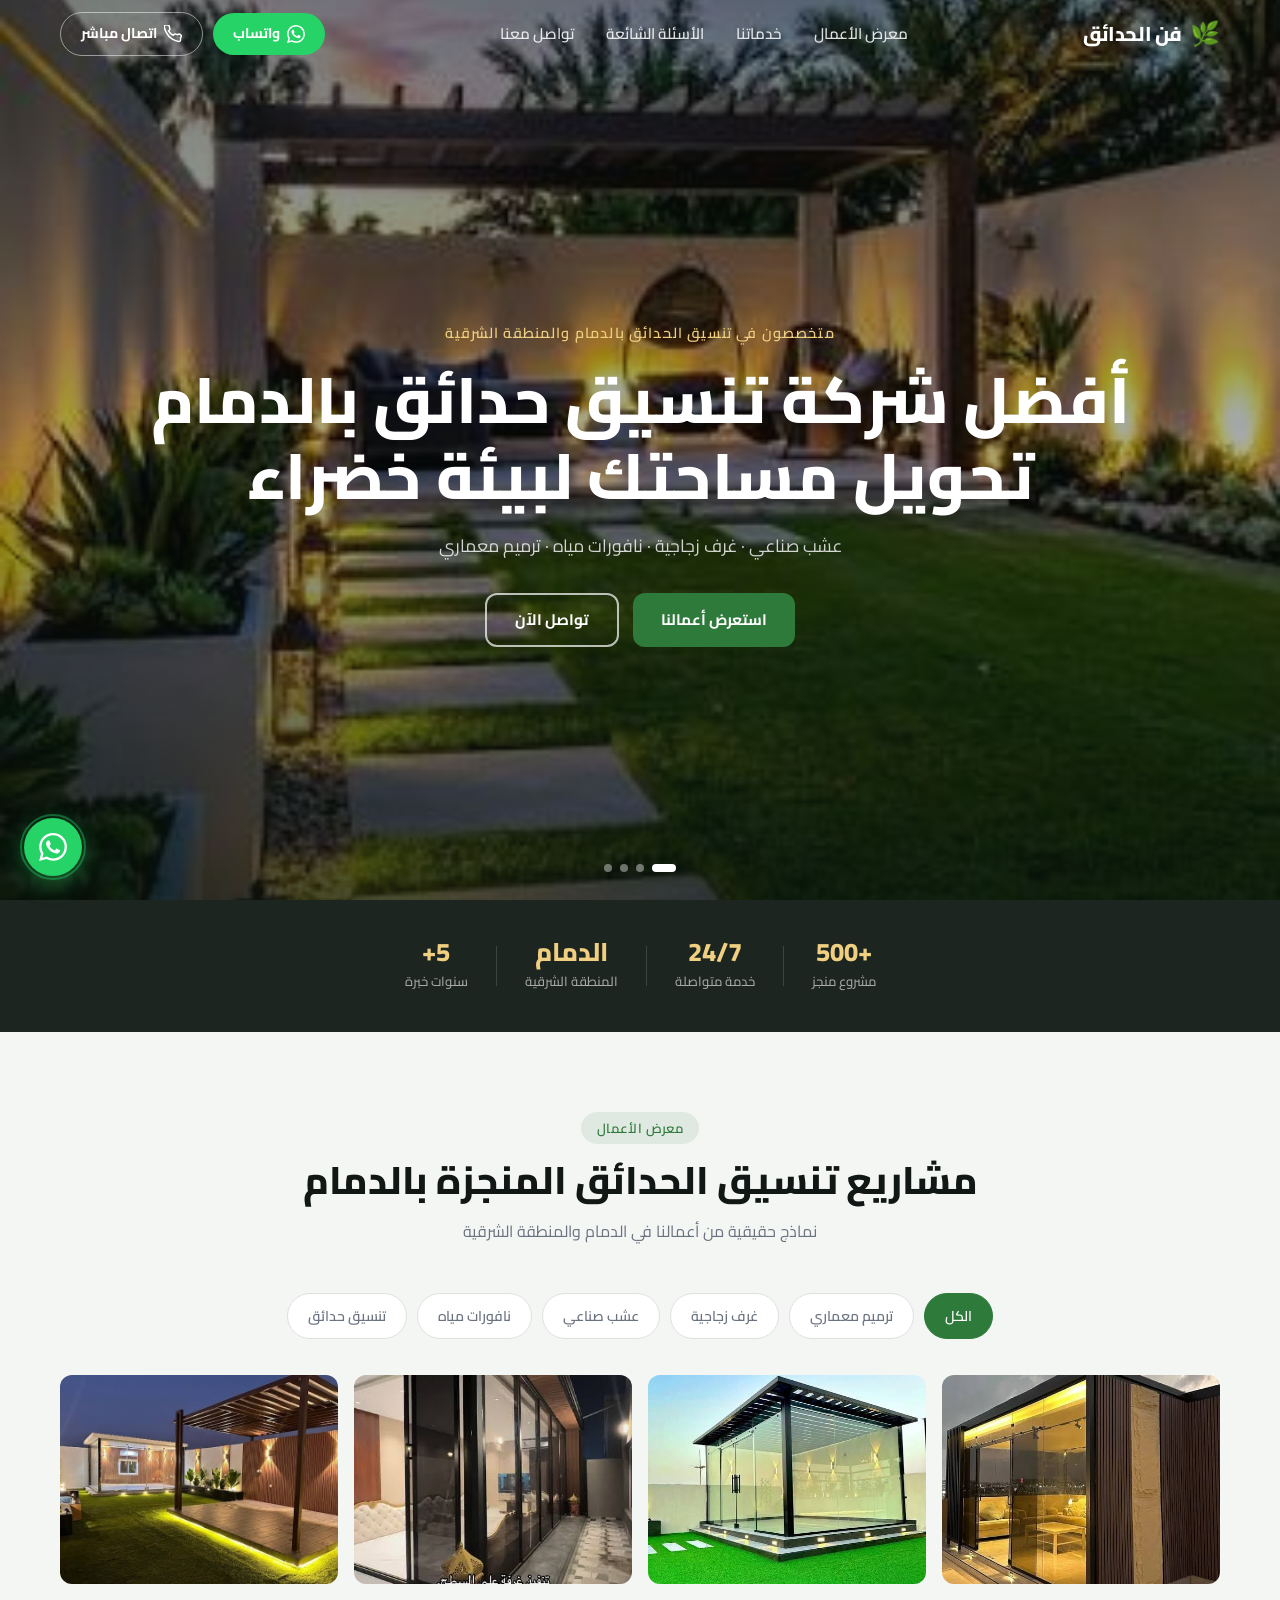
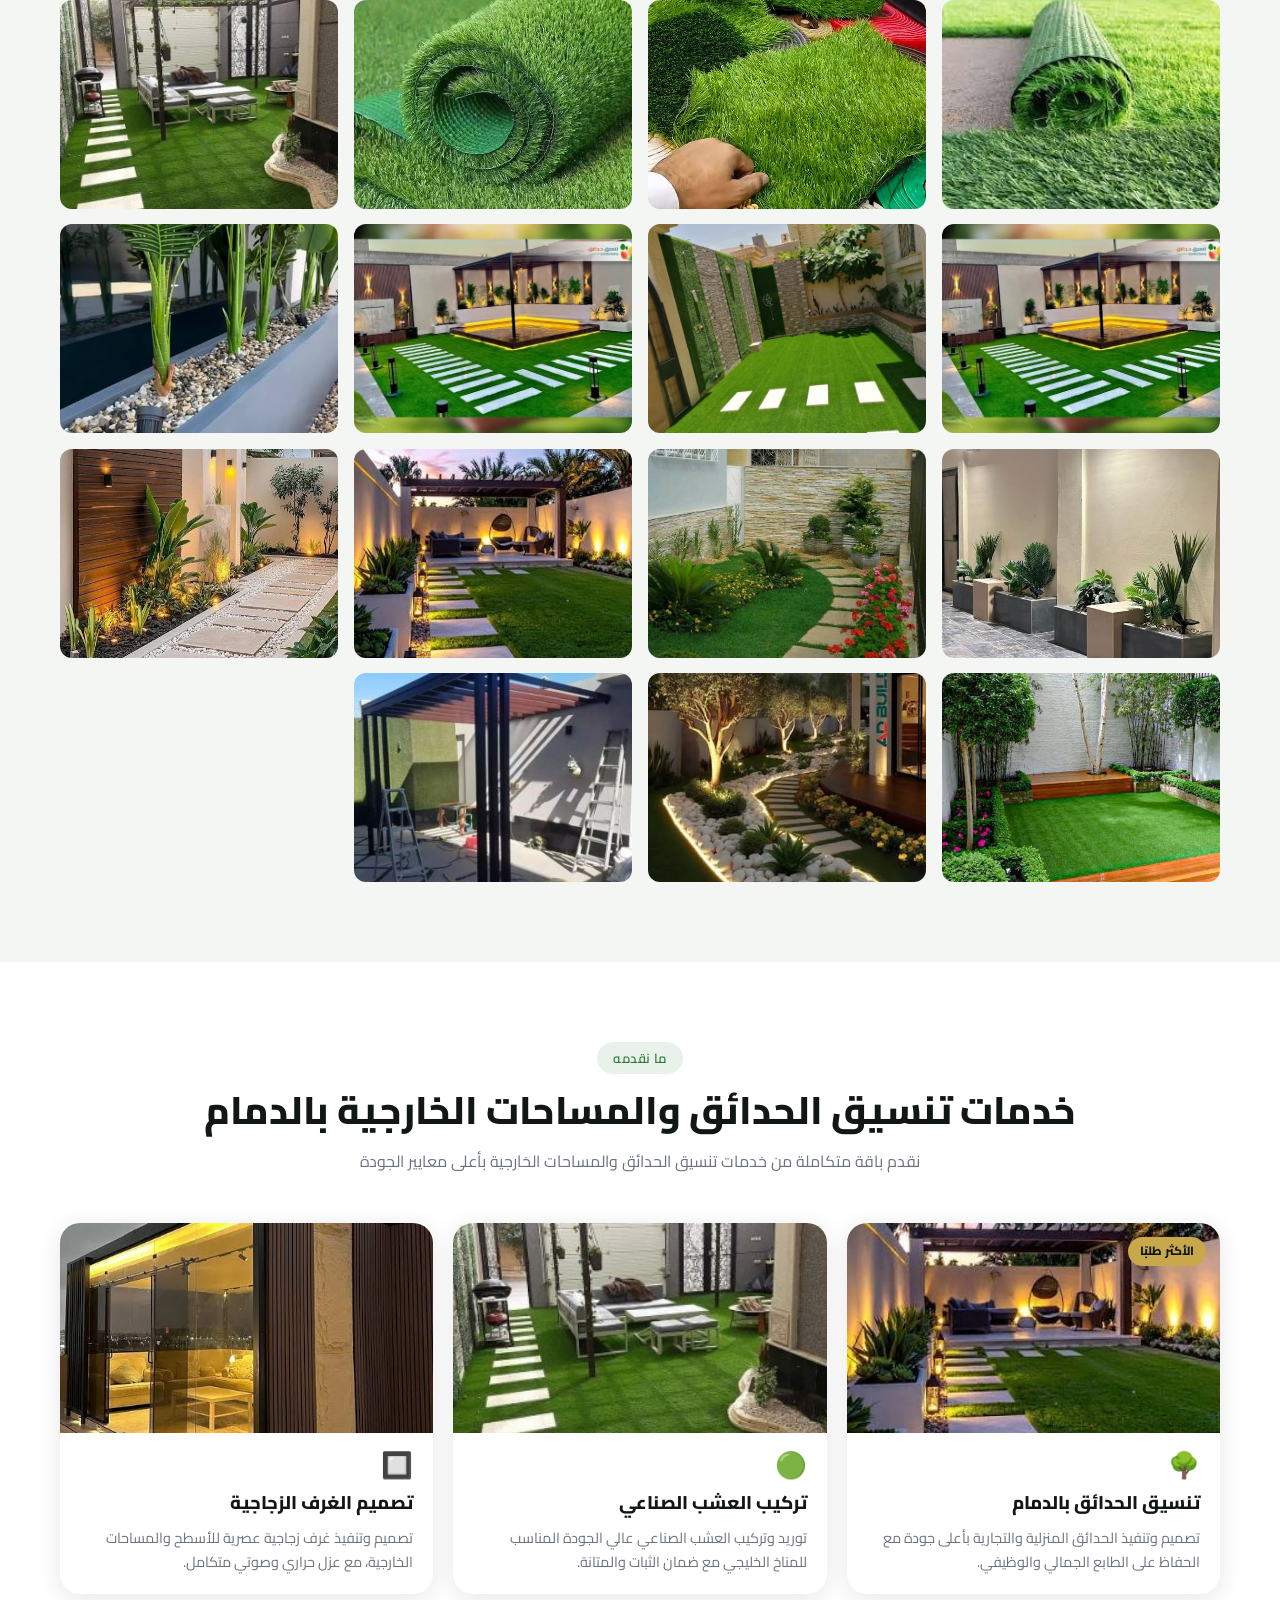
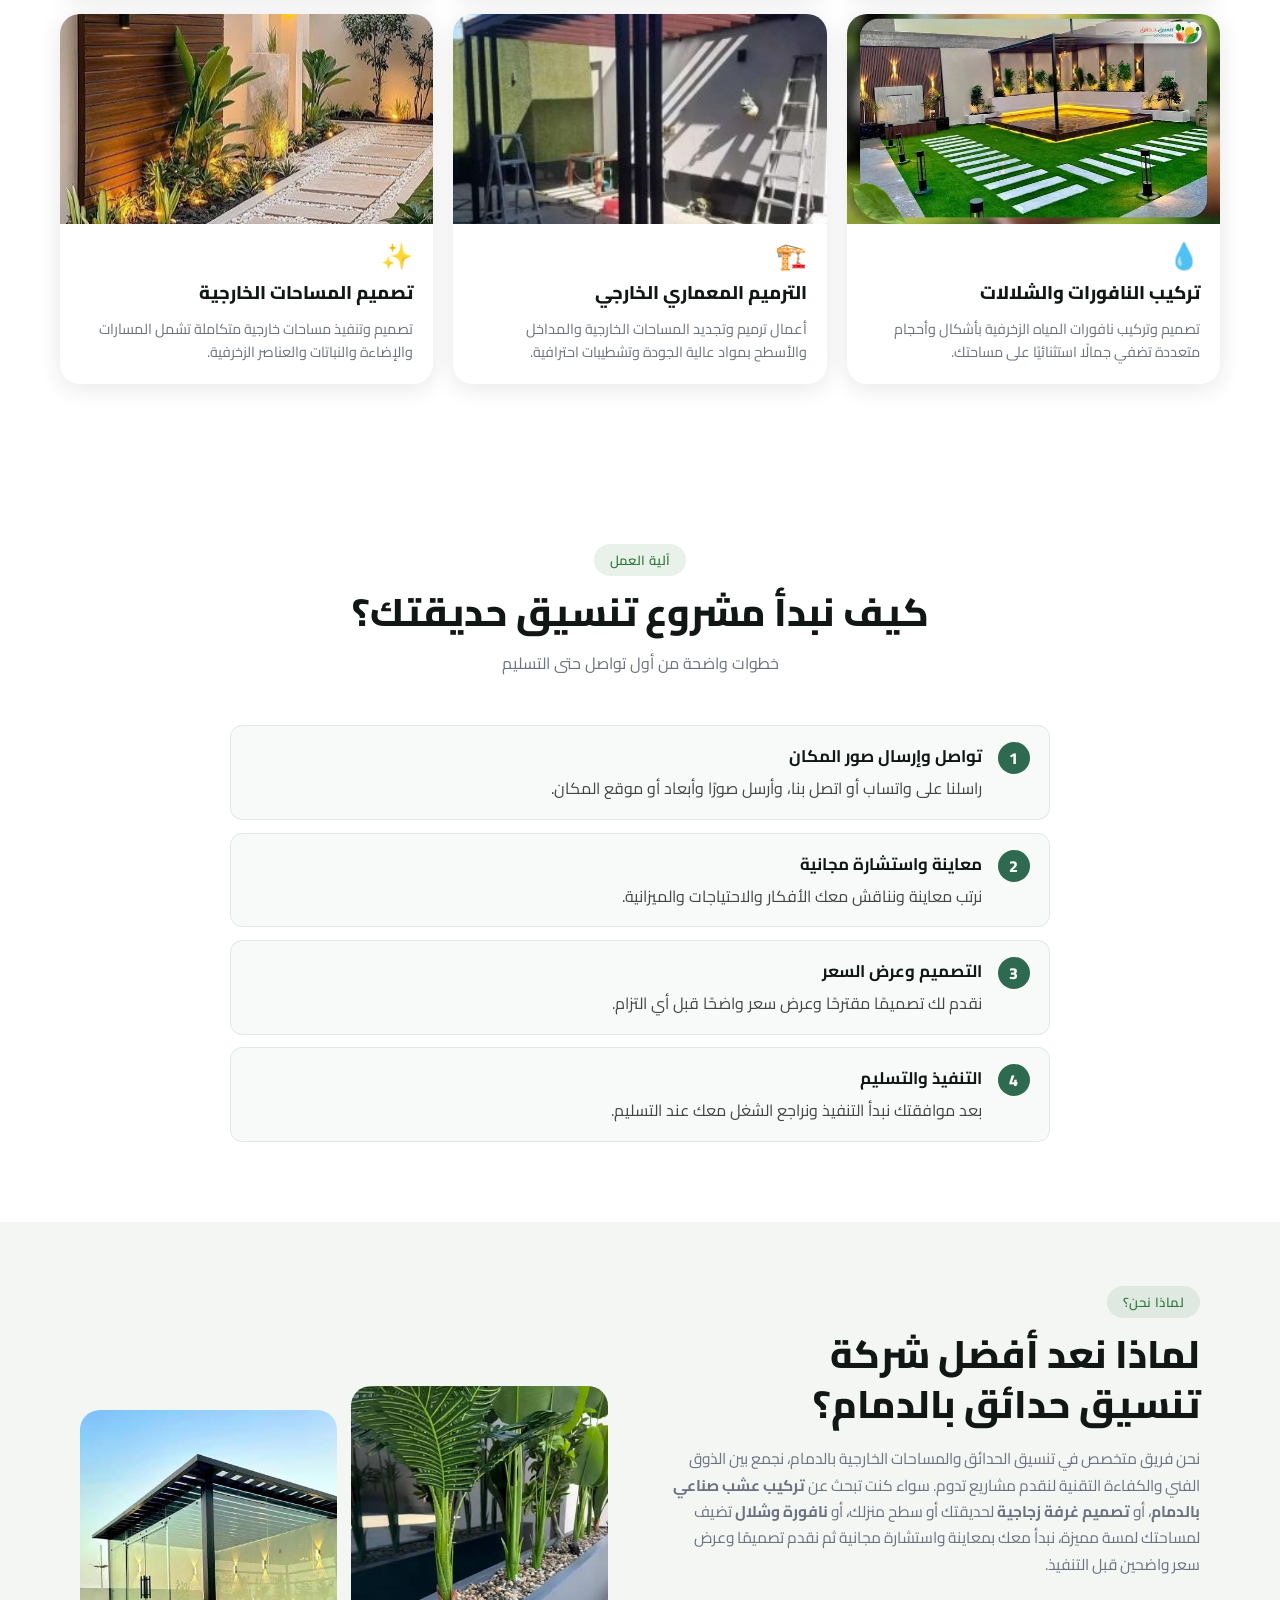
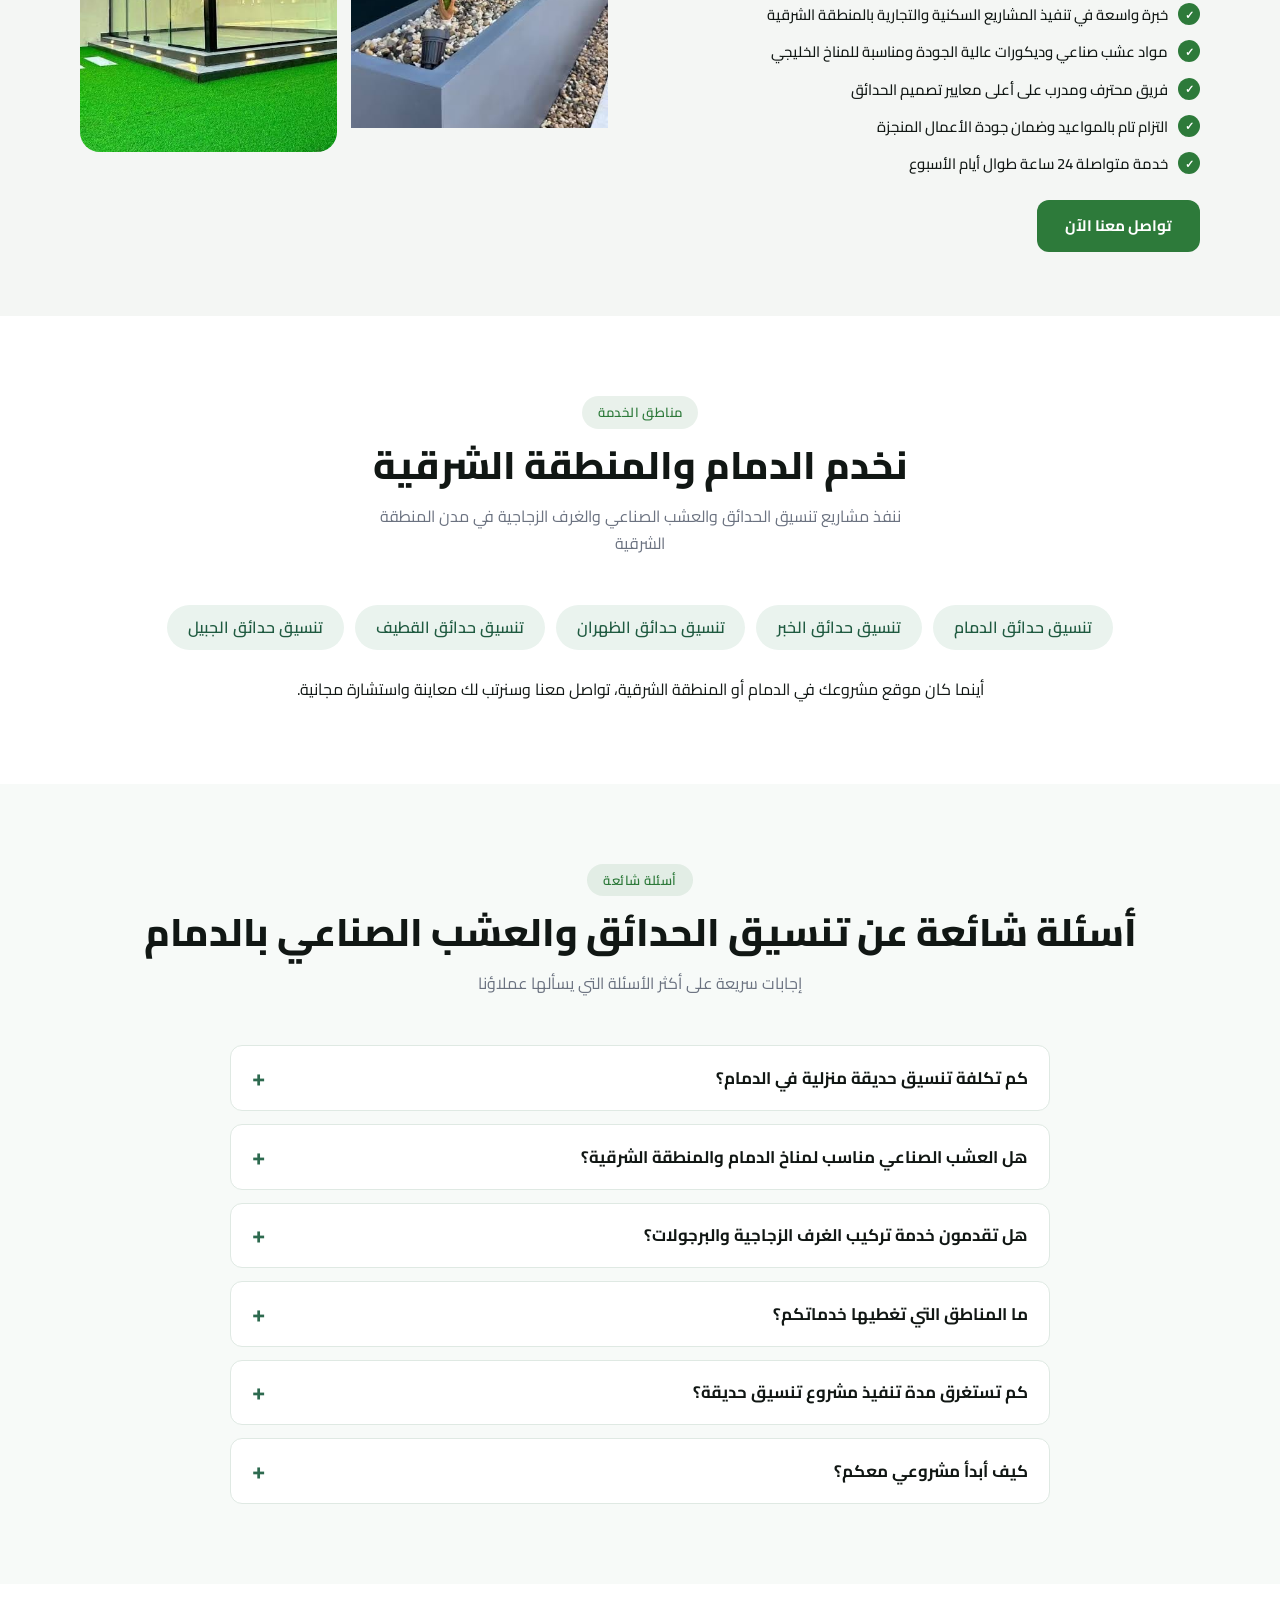
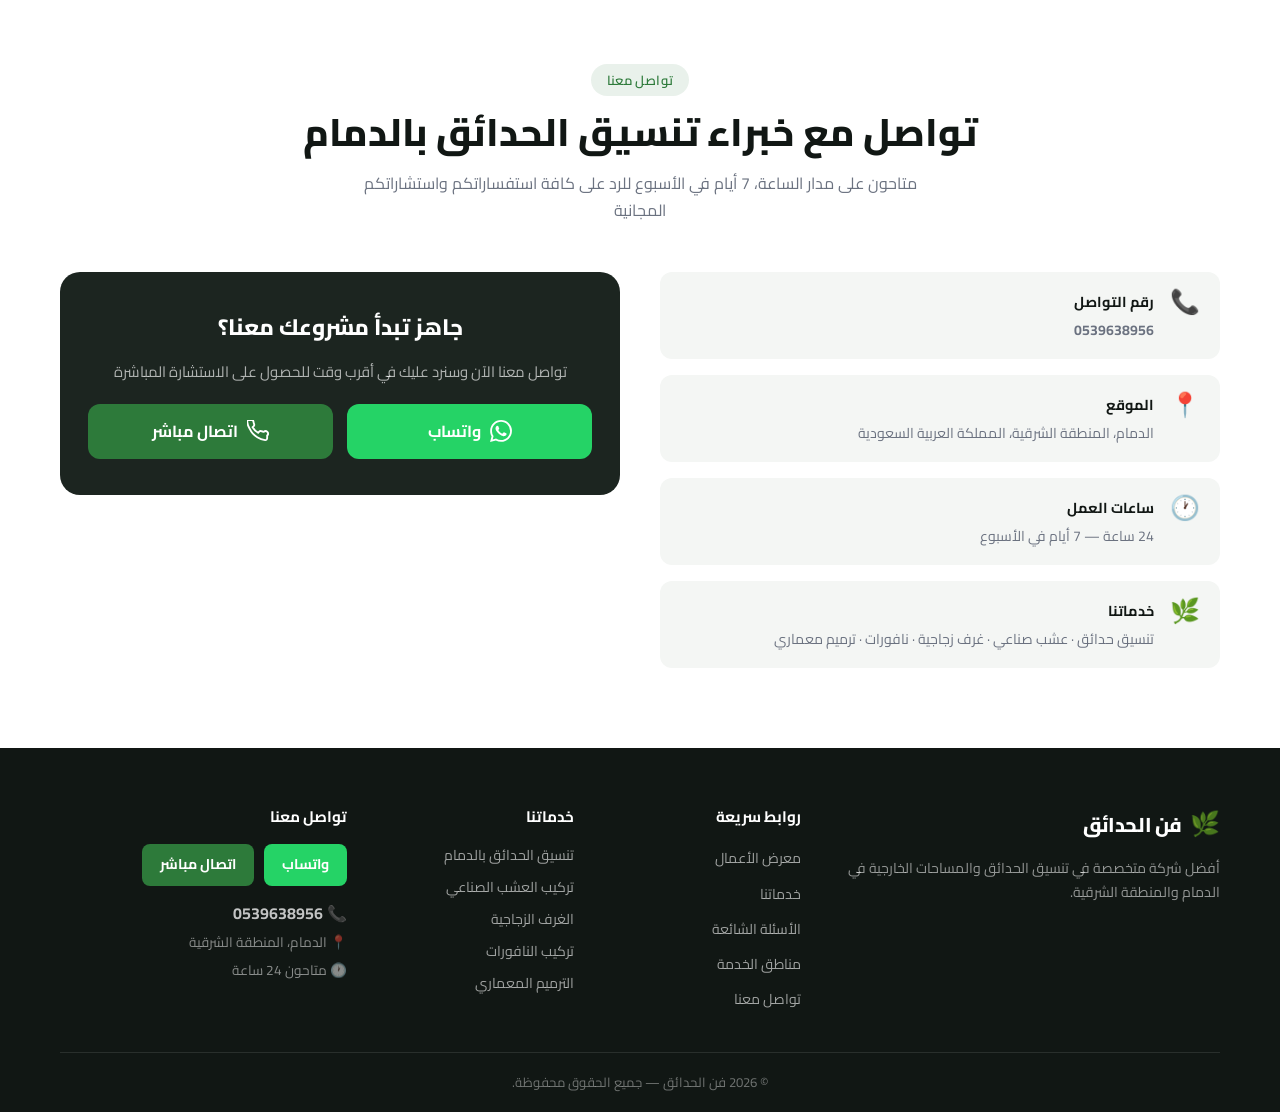
==== commit 82433351: "Update index.html" ====
--- a/index.html
+++ b/index.html
@@ -85,7 +85,7 @@
       "name": "خدمات تنسيق الحدائق والمساحات الخارجية",
       "itemListElement": [
         { "@type": "Offer", "itemOffered": { "@type": "Service", "name": "تنسيق الحدائق", "description": "تصميم وتنفيذ الحدائق المنزلية والتجارية بالدمام والمنطقة الشرقية", "areaServed": "الدمام" } },
-        { "@type": "Offer", "itemOffered": { "@type": "Service", "name": "تركيب العشب الصناعي", "description": "توريد وتركيب العشب الصناعي بالدمام والمنطقة الشرقية", "url": "https://www.fan-alhadaeq.com/artificial-grass-dammam/", "areaServed": "الدمام" } },
+        { "@type": "Offer", "itemOffered": { "@type": "Service", "name": "تركيب العشب الصناعي", "description": "توريد وتركيب العشب الصناعي بالدمام والمنطقة الشرقية", "areaServed": "الدمام" } },
         { "@type": "Offer", "itemOffered": { "@type": "Service", "name": "تصميم الغرف الزجاجية", "description": "تصميم وتنفيذ الغرف الزجاجية بالدمام والمنطقة الشرقية", "areaServed": "الدمام" } },
         { "@type": "Offer", "itemOffered": { "@type": "Service", "name": "تركيب النافورات والشلالات", "description": "تصميم وتركيب النافورات والشلالات بالدمام والمنطقة الشرقية", "areaServed": "الدمام" } },
         { "@type": "Offer", "itemOffered": { "@type": "Service", "name": "الترميم المعماري الخارجي", "description": "أعمال الترميم المعماري الخارجي بالدمام والمنطقة الشرقية", "areaServed": "الدمام" } },
@@ -519,15 +519,12 @@
 
         <div class="service-card">
           <div class="service-img-wrap">
-            <a href="/artificial-grass-dammam/" aria-label="تفاصيل خدمة تركيب العشب الصناعي بالدمام">
-              <img src="images/grass-4.jpg" alt="توريد وتركيب العشب الصناعي" loading="lazy" decoding="async" />
-            </a>
+            <img src="images/grass-4.jpg" alt="توريد وتركيب العشب الصناعي" loading="lazy" decoding="async" />
           </div>
           <div class="service-body">
             <div class="service-icon">🟢</div>
-            <h3><a class="service-title-link" href="/artificial-grass-dammam/">تركيب العشب الصناعي</a></h3>
+            <h3>تركيب العشب الصناعي</h3>
             <p>توريد وتركيب العشب الصناعي عالي الجودة المناسب للمناخ الخليجي مع ضمان الثبات والمتانة.</p>
-            <a class="service-more" href="/artificial-grass-dammam/">تفاصيل الخدمة</a>
           </div>
         </div>
 
@@ -603,7 +600,7 @@
         <div class="why-text">
           <span class="section-tag">لماذا نحن؟</span>
           <h2 class="section-title">لماذا نعد أفضل شركة<br>تنسيق حدائق بالدمام؟</h2>
-          <p>نحن فريق متخصص في تنسيق الحدائق والمساحات الخارجية بالدمام، نجمع بين الذوق الفني والكفاءة التقنية لنقدم مشاريع تدوم. سواء كنت تبحث عن <a href="/artificial-grass-dammam/"><strong>تركيب عشب صناعي بالدمام</strong></a>، أو <strong>تصميم غرفة زجاجية</strong> لحديقتك أو سطح منزلك، أو <strong>نافورة وشلال</strong> تضيف لمساحتك لمسة مميزة، نبدأ معك بمعاينة واستشارة مجانية ثم نقدم تصميمًا وعرض سعر واضحين قبل التنفيذ.</p>
+          <p>نحن فريق متخصص في تنسيق الحدائق والمساحات الخارجية بالدمام، نجمع بين الذوق الفني والكفاءة التقنية لنقدم مشاريع تدوم. سواء كنت تبحث عن <strong>تركيب عشب صناعي بالدمام</strong>، أو <strong>تصميم غرفة زجاجية</strong> لحديقتك أو سطح منزلك، أو <strong>نافورة وشلال</strong> تضيف لمساحتك لمسة مميزة، نبدأ معك بمعاينة واستشارة مجانية ثم نقدم تصميمًا وعرض سعر واضحين قبل التنفيذ.</p>
           <ul class="why-list">
             <li><span class="why-check">✓</span>خبرة واسعة في تنفيذ المشاريع السكنية والتجارية بالمنطقة الشرقية</li>
             <li><span class="why-check">✓</span>مواد عشب صناعي وديكورات عالية الجودة ومناسبة للمناخ الخليجي</li>
@@ -659,7 +656,7 @@
         </details>
         <details class="faq-item">
           <summary>هل العشب الصناعي مناسب لمناخ الدمام والمنطقة الشرقية؟</summary>
-          <p>نعم، العشب الصناعي من الخيارات العملية في المنطقة الشرقية لأنه لا يحتاج ري ولا قص، ويتحمل الحرارة العالية عند اختيار نوع مقاوم للأشعة فوق البنفسجية وتركيبه على أساس مستوٍ مع تصريف جيد للمياه. نساعدك في اختيار الارتفاع والكثافة المناسبين لمساحتك. <a href="/artificial-grass-dammam/">اقرأ المزيد عن تركيب العشب الصناعي</a>.</p>
+          <p>نعم، العشب الصناعي من الخيارات العملية في المنطقة الشرقية لأنه لا يحتاج ري ولا قص، ويتحمل الحرارة العالية عند اختيار نوع مقاوم للأشعة فوق البنفسجية وتركيبه على أساس مستوٍ مع تصريف جيد للمياه. نساعدك في اختيار الارتفاع والكثافة المناسبين لمساحتك.</p>
         </details>
         <details class="faq-item">
           <summary>هل تقدمون خدمة تركيب الغرف الزجاجية والبرجولات؟</summary>
@@ -769,7 +766,7 @@
           <h4>خدماتنا</h4>
           <ul>
             <li>تنسيق الحدائق بالدمام</li>
-            <li><a href="/artificial-grass-dammam/">تركيب العشب الصناعي</a></li>
+            <li>تركيب العشب الصناعي</li>
             <li>الغرف الزجاجية</li>
             <li>تركيب النافورات</li>
             <li>الترميم المعماري</li>
